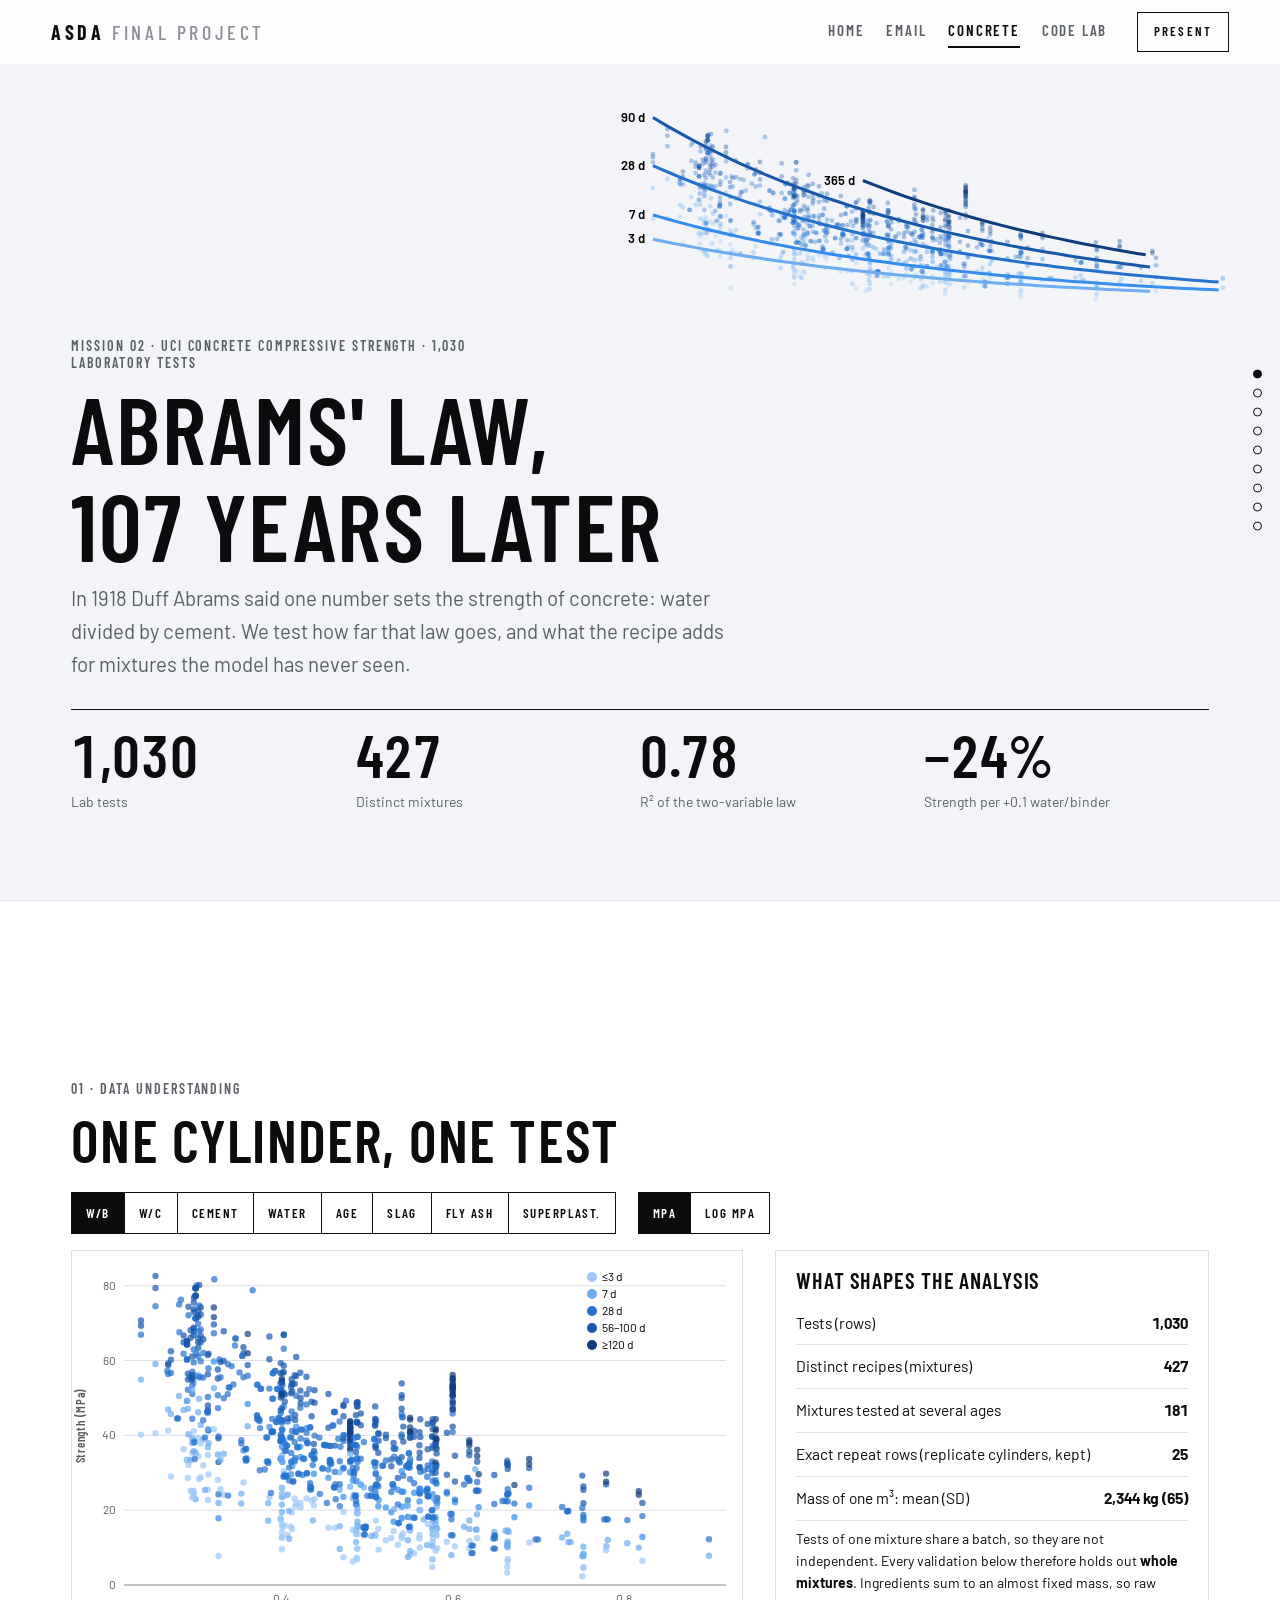
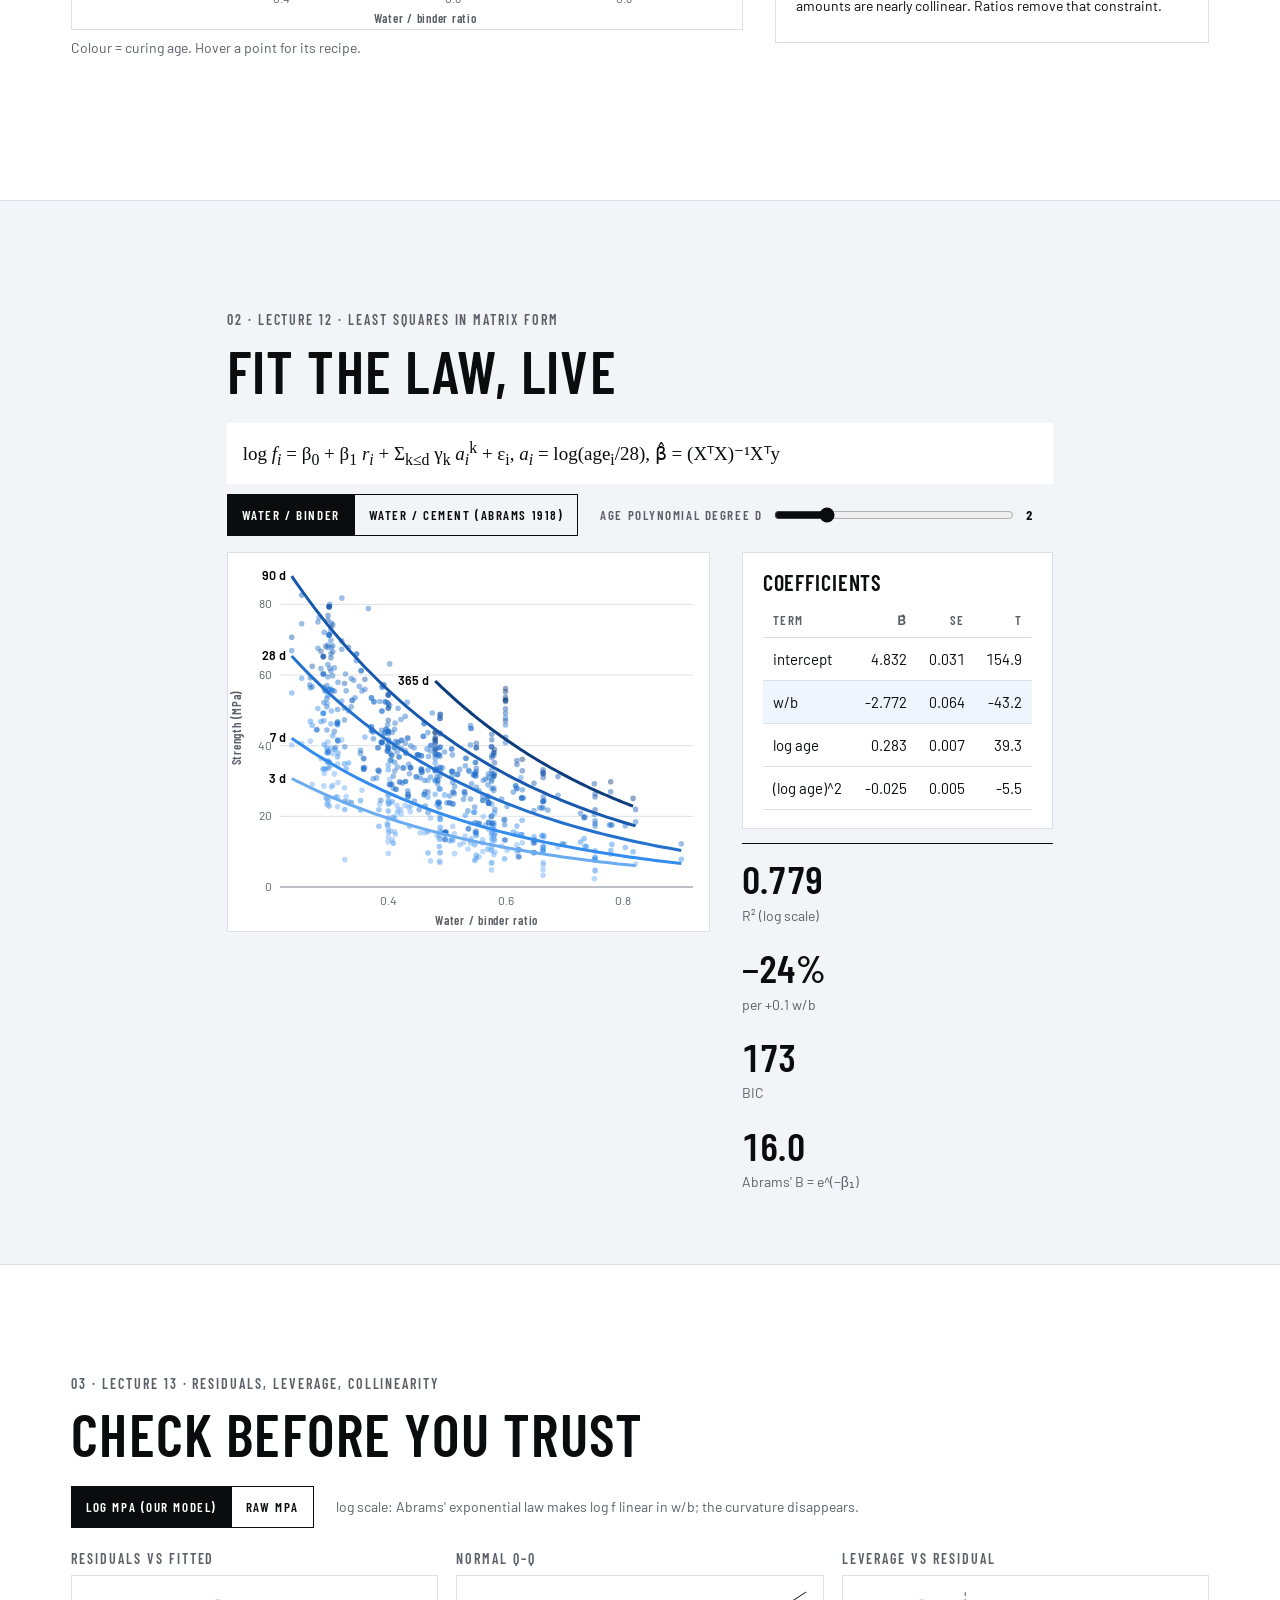
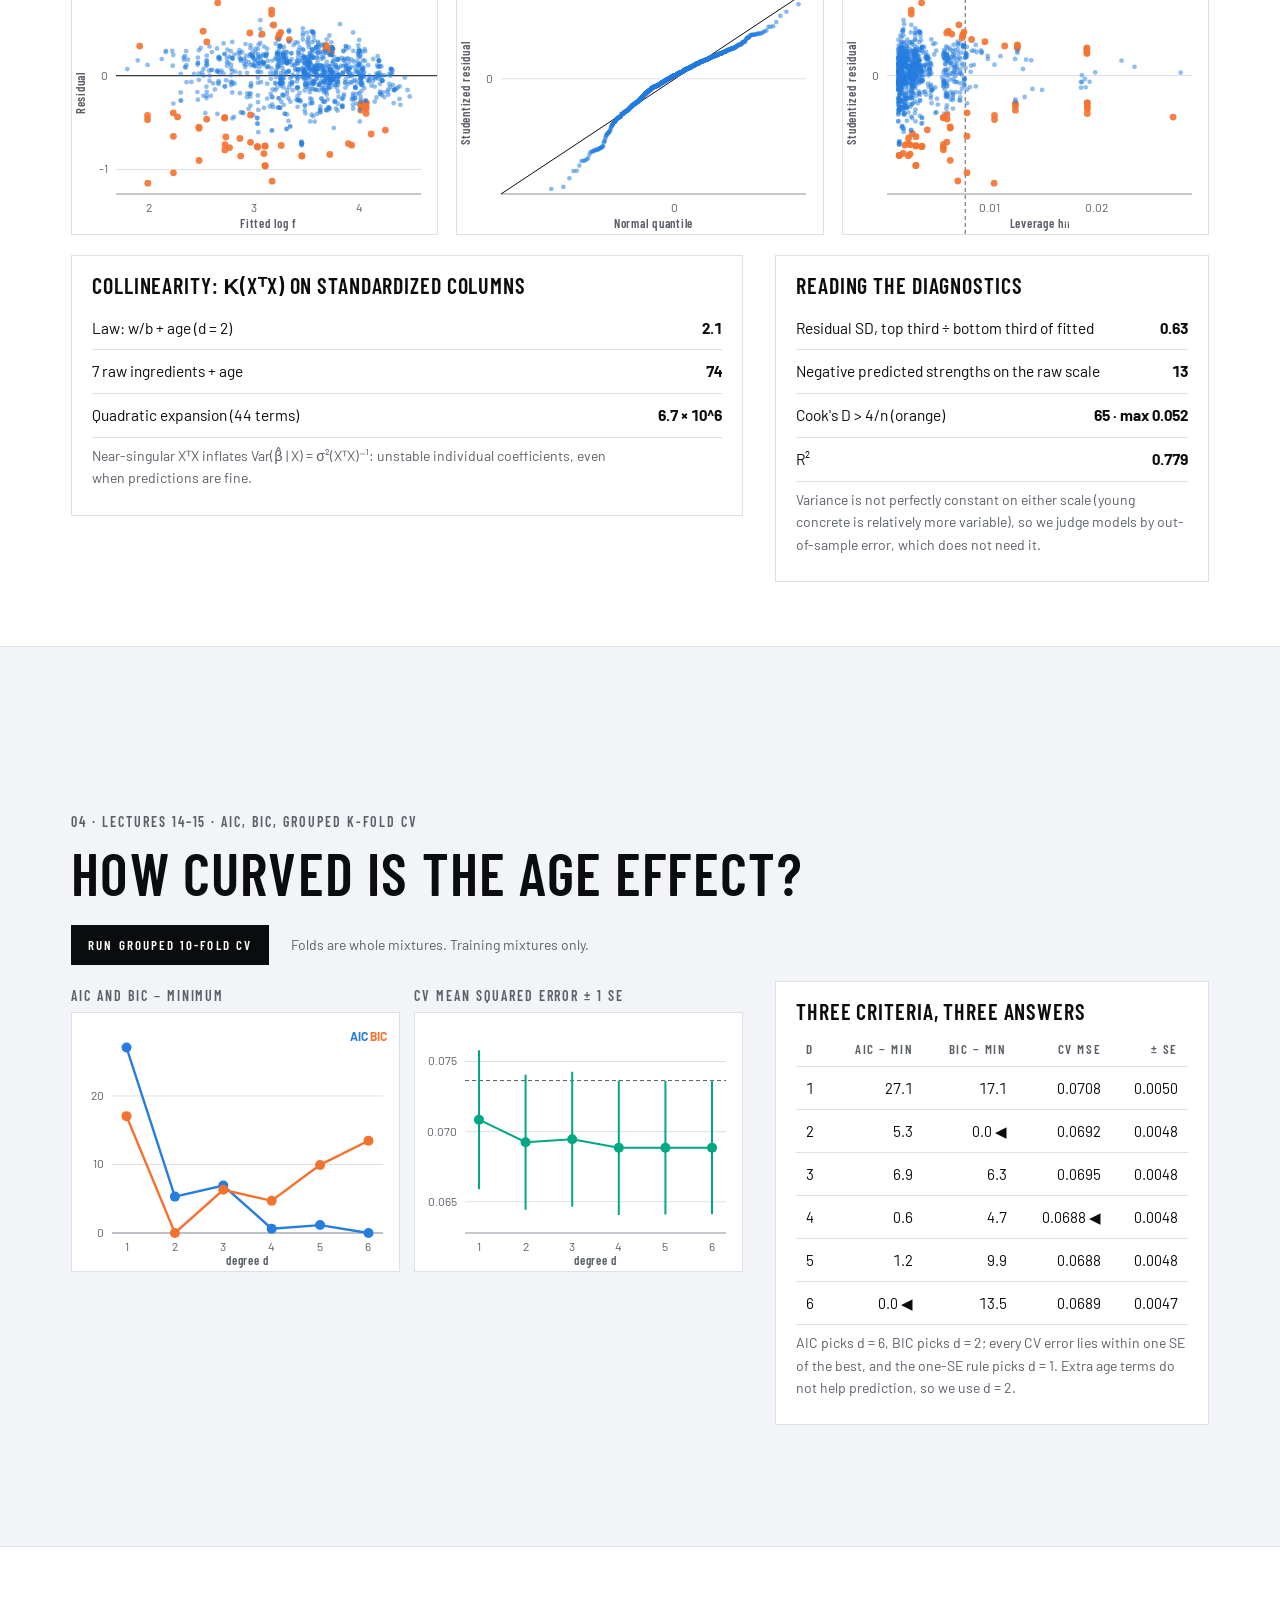
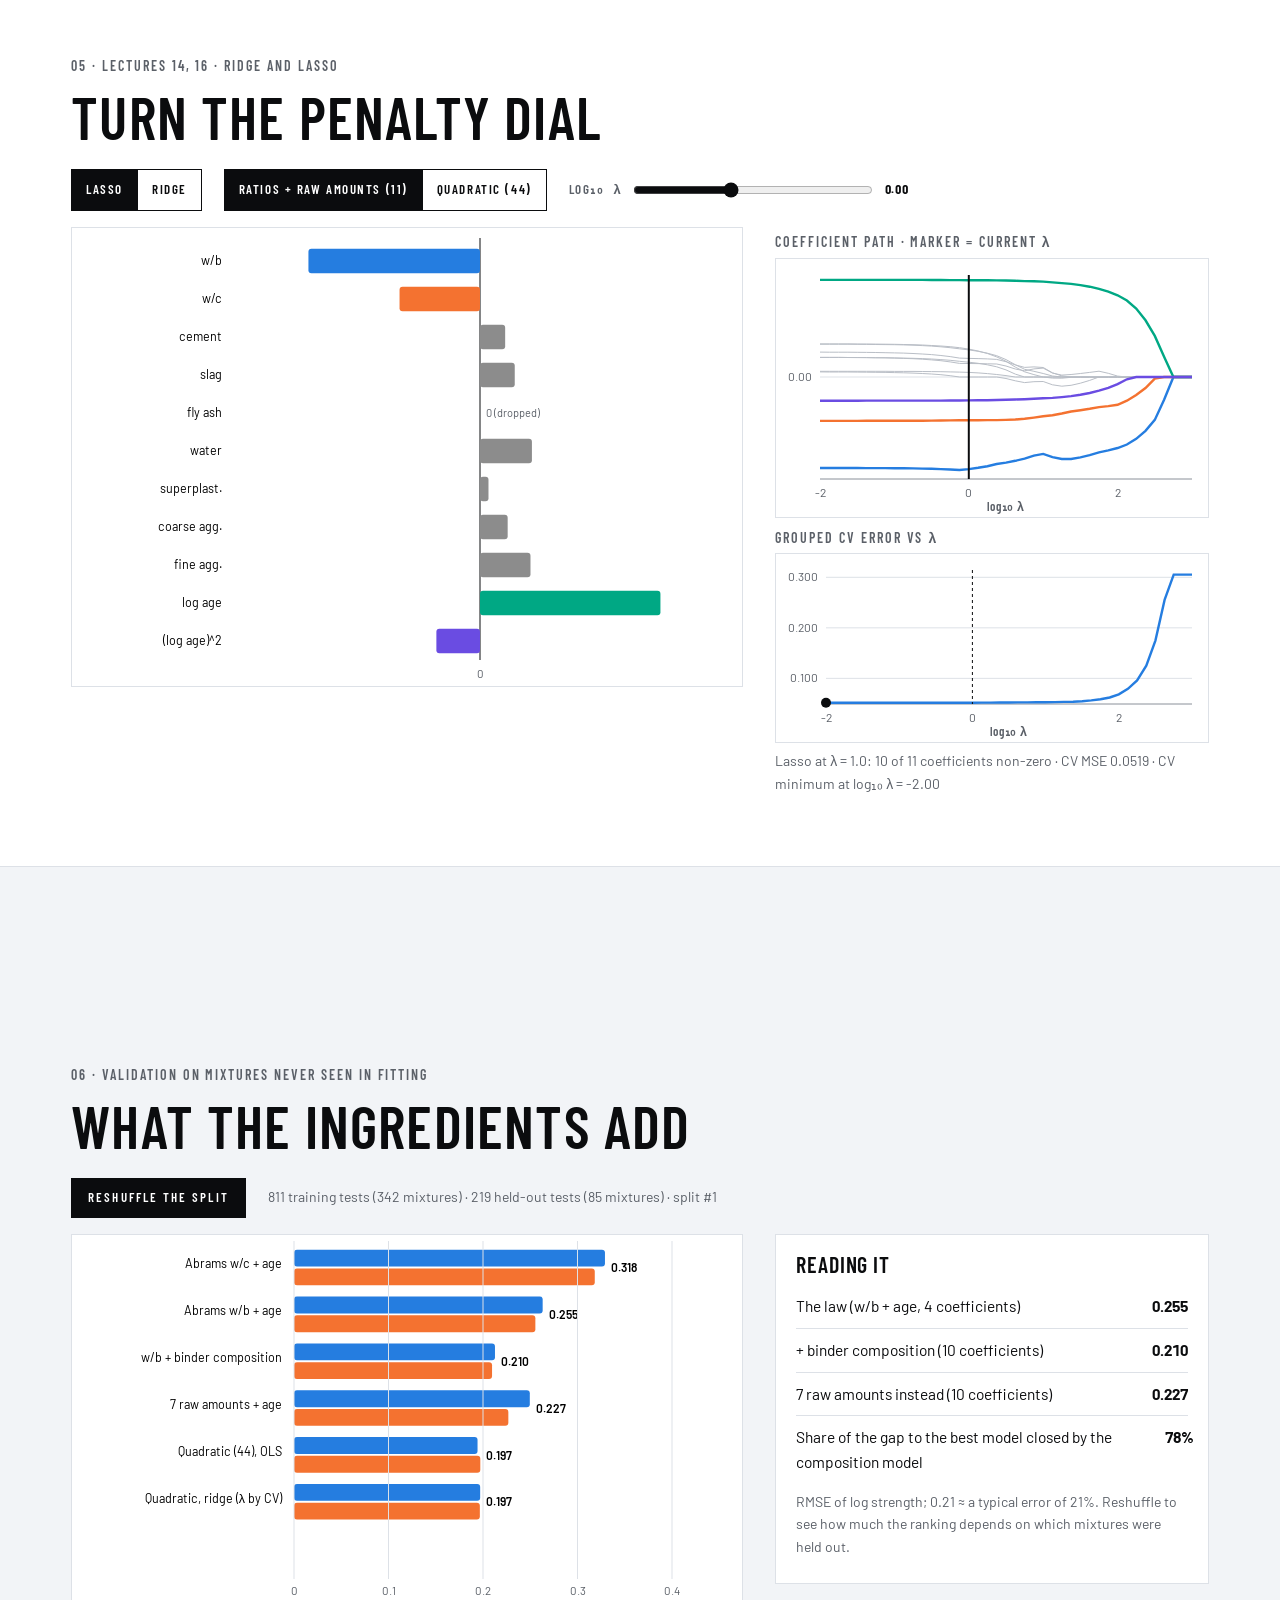
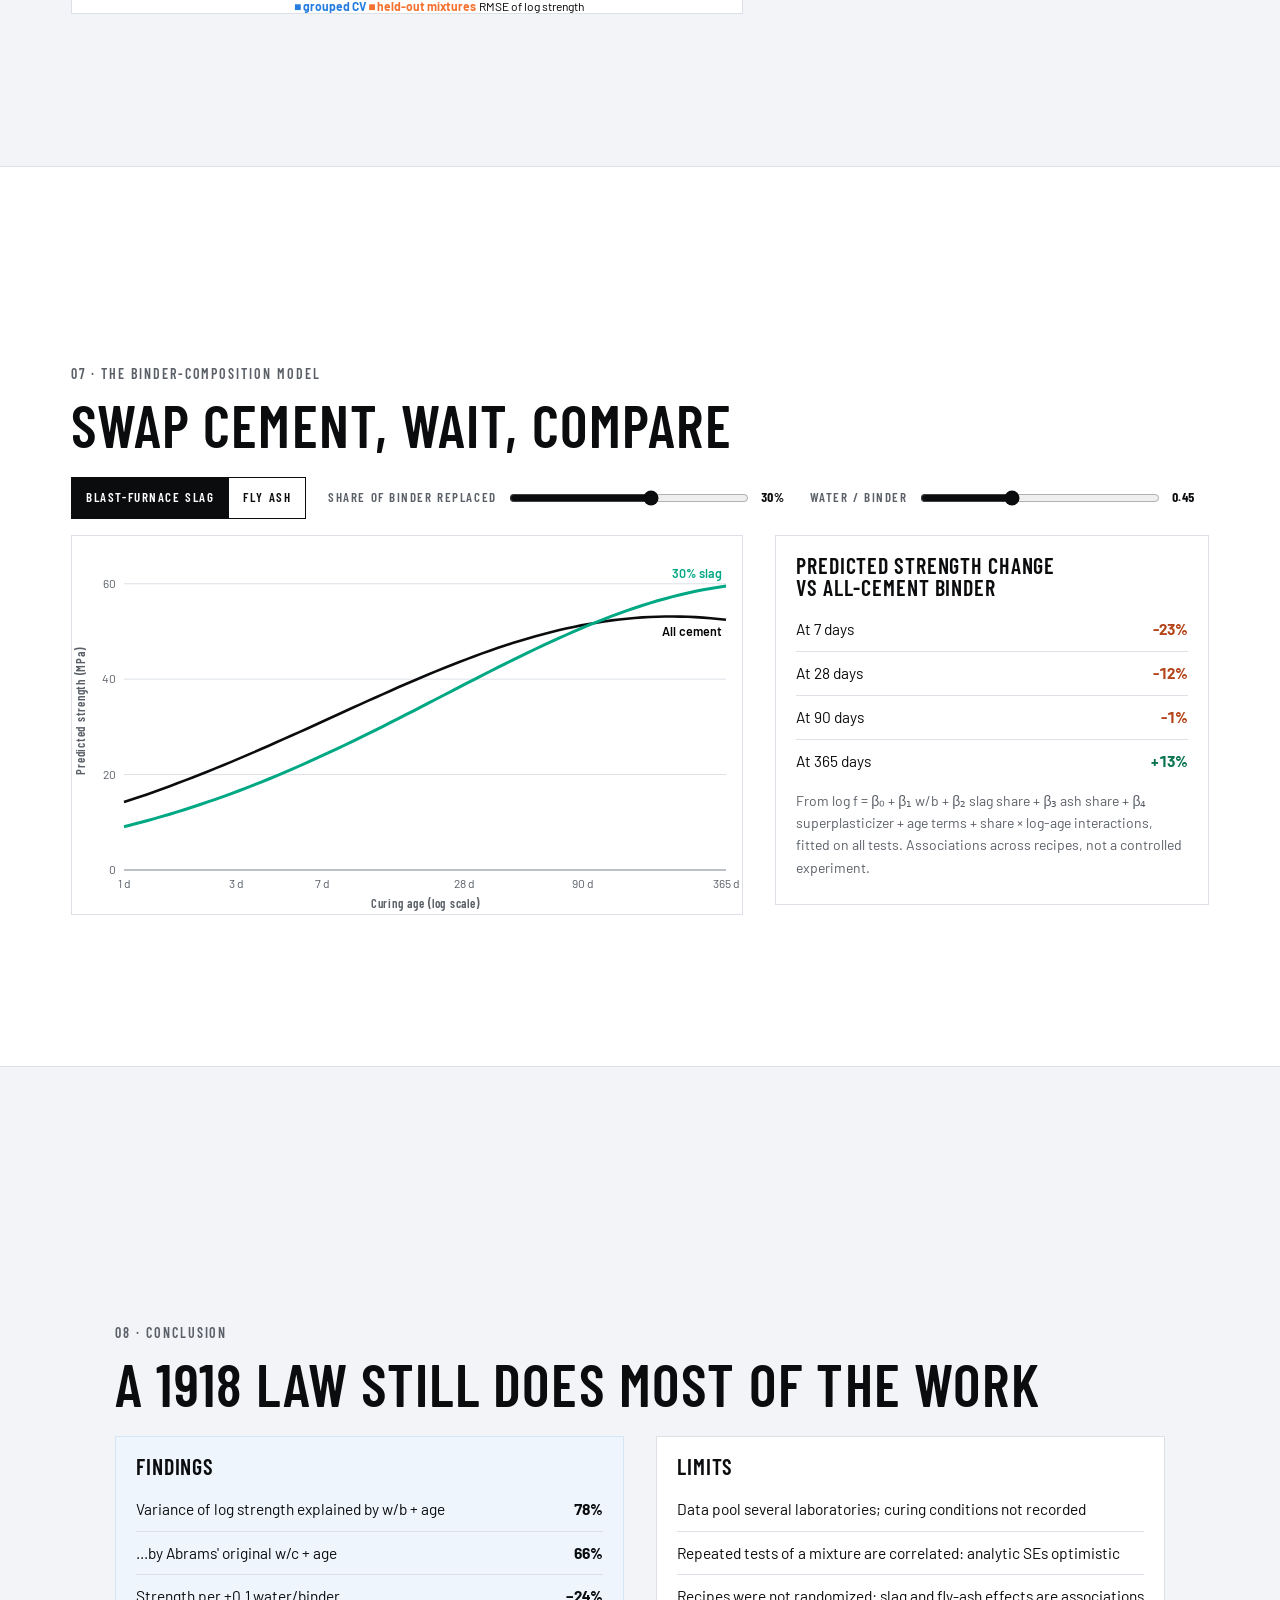
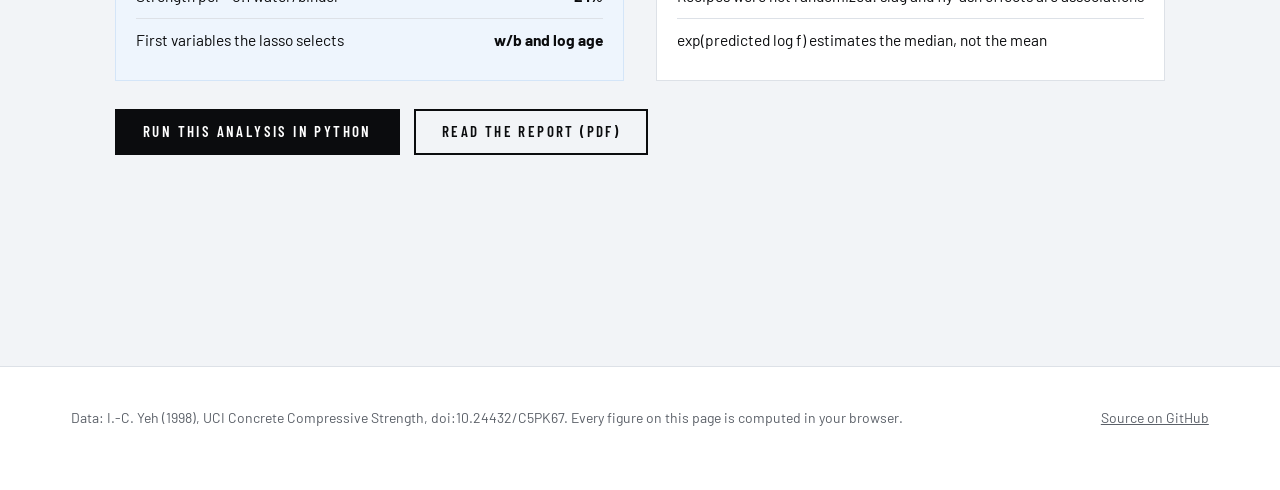
==== concrete.html @ e4a32b52 "ASDA final project: live website, Code Lab, both analyses, report and slides - Mission 01 (Hillstrom" ====
<!DOCTYPE html>
<html lang="en">
<head>
<meta charset="utf-8">
<meta name="viewport" content="width=device-width, initial-scale=1">
<title>Mission 02 · Concrete strength</title>
<link rel="icon" href="data:image/svg+xml,%3Csvg xmlns='http://www.w3.org/2000/svg' viewBox='0 0 32 32'%3E%3Crect width='32' height='32' fill='%230b0c0e'/%3E%3Ccircle cx='10' cy='16' r='3' fill='%238c8c8c'/%3E%3Ccircle cx='16' cy='16' r='3' fill='%23257de0'/%3E%3Ccircle cx='22' cy='16' r='3' fill='%23f47230'/%3E%3C/svg%3E">
<link rel="preconnect" href="https://fonts.googleapis.com"><link rel="preconnect" href="https://fonts.gstatic.com" crossorigin>
<link href="https://fonts.googleapis.com/css2?family=Barlow:wght@400;500;600&family=Barlow+Condensed:wght@500;600;700&display=swap" rel="stylesheet">
<link rel="stylesheet" href="assets/css/site.css">
</head>
<body>
<nav class="nav" aria-label="Main">
  <a class="brand" href="index.html">ASDA <span>Final Project</span></a>
  <div class="links"><a href="index.html">Home</a><a href="email.html">Email</a><a href="concrete.html" aria-current="page">Concrete</a><a href="lab.html">Code Lab</a></div>
  <button class="btn sm present-btn" type="button">Present</button>
</nav>

<section class="hero" id="intro" data-title="Mission 02">
  <svg class="bg" id="heroCurves" aria-hidden="true"></svg>
  <div class="scrim"></div>
  <div class="wrap">
    <p class="label">Mission 02 · UCI Concrete Compressive Strength · 1,030 laboratory tests</p>
    <h1>Abrams' law,<br>107 years later</h1>
    <p class="lead">In 1918 Duff Abrams said one number sets the strength of concrete: water divided by cement. We test how far that law goes, and what the recipe adds for mixtures the model has never seen.</p>
    <div class="stats" id="heroStats"></div>
  </div>
</section>

<section class="chapter" id="data" data-title="The data">
  <div class="wrap">
    <header><p class="label">01 · Data understanding</p><h2>One cylinder, one test</h2></header>
    <div class="controls">
      <div class="seg" id="segX" role="group" aria-label="x variable"></div>
      <div class="seg" id="segLogY" role="group" aria-label="y scale"></div>
    </div>
    <div class="grid2">
      <div><div class="fig"><svg id="scatter" aria-label="Strength against a chosen variable"></svg></div><p class="note">Colour = curing age. Hover a point for its recipe.</p></div>
      <div class="panel">
        <h3>What shapes the analysis</h3>
        <div class="kv"><span>Tests (rows)</span><b id="nObs">–</b></div>
        <div class="kv"><span>Distinct recipes (mixtures)</span><b id="nMix">–</b></div>
        <div class="kv"><span>Mixtures tested at several ages</span><b id="nMulti">–</b></div>
        <div class="kv"><span>Exact repeat rows (replicate cylinders, kept)</span><b id="nDup">–</b></div>
        <div class="kv"><span>Mass of one m³: mean (SD)</span><b id="mass">–</b></div>
        <p class="small">Tests of one mixture share a batch, so they are not independent. Every validation below therefore holds out <b>whole mixtures</b>. Ingredients sum to an almost fixed mass, so raw amounts are nearly collinear. Ratios remove that constraint.</p>
      </div>
    </div>
  </div>
</section>

<section class="chapter alt" id="law" data-title="The law">
  <div class="wrap">
    <header><p class="label">02 · Lecture 12 · Least squares in matrix form</p><h2>Fit the law, live</h2></header>
    <div class="formula" id="lawFormula">log <i>f<sub>i</sub></i> = β<sub>0</sub> + β<sub>1</sub> <i>r<sub>i</sub></i> + Σ<sub>k≤d</sub> γ<sub>k</sub> <i>a<sub>i</sub></i><sup>k</sup> + ε<sub>i</sub>,  <i>a<sub>i</sub></i> = log(age<sub>i</sub>/28),   β̂ = (XᵀX)⁻¹Xᵀy</div>
    <div class="controls">
      <div class="seg" id="segRatio" role="group" aria-label="Ratio"></div>
      <label class="range">Age polynomial degree d <input id="deg" type="range" min="1" max="6" value="2"><b id="degLab">2</b></label>
    </div>
    <div class="grid2">
      <div><div class="fig"><svg id="curves" aria-label="Fitted Abrams curves"></svg></div></div>
      <div>
        <div class="panel"><h3>Coefficients</h3><div class="scroll"><table id="coefTab"></table></div></div>
        <div class="stats" id="lawStats" style="margin-top:14px"></div>
      </div>
    </div>
  </div>
</section>

<section class="chapter" id="diag" data-title="Diagnostics">
  <div class="wrap">
    <header><p class="label">03 · Lecture 13 · Residuals, leverage, collinearity</p><h2>Check before you trust</h2></header>
    <div class="controls"><div class="seg" id="segScale" role="group" aria-label="Response scale"></div><span class="note" id="diagNote"></span></div>
    <div class="grid3">
      <div><p class="label">Residuals vs fitted</p><div class="fig short"><svg id="rvf"></svg></div></div>
      <div><p class="label">Normal Q–Q</p><div class="fig short"><svg id="qq"></svg></div></div>
      <div><p class="label">Leverage vs residual</p><div class="fig short"><svg id="lev"></svg></div></div>
    </div>
    <div class="grid2" style="margin-top:20px">
      <div class="panel"><h3>Collinearity: κ(XᵀX) on standardized columns</h3><div id="kappa"></div></div>
      <div class="panel"><h3>Reading the diagnostics</h3><div id="diagKV"></div></div>
    </div>
  </div>
</section>

<section class="chapter alt" id="select" data-title="Model selection">
  <div class="wrap">
    <header><p class="label">04 · Lectures 14–15 · AIC, BIC, grouped K-fold CV</p><h2>How curved is the age effect?</h2></header>
    <div class="controls"><button class="btn sm solid" id="cvRun" type="button">Run grouped 10-fold CV</button><span class="note" id="cvNote">Folds are whole mixtures. Training mixtures only.</span></div>
    <div class="grid2">
      <div class="grid2 even" style="gap:14px">
        <div><p class="label">AIC and BIC − minimum</p><div class="fig short"><svg id="icPlot"></svg></div></div>
        <div><p class="label">CV mean squared error ± 1 SE</p><div class="fig short"><svg id="cvPlot"></svg></div></div>
      </div>
      <div class="panel"><h3>Three criteria, three answers</h3><div class="scroll"><table id="selTab"></table></div><p class="note" id="selNote"></p></div>
    </div>
  </div>
</section>

<section class="chapter" id="reg" data-title="Ridge and lasso">
  <div class="wrap">
    <header><p class="label">05 · Lectures 14, 16 · Ridge and lasso</p><h2>Turn the penalty dial</h2></header>
    <div class="controls">
      <div class="seg" id="segMethod" role="group" aria-label="Method"></div>
      <div class="seg" id="segFeat" role="group" aria-label="Features"></div>
      <label class="range">log₁₀ <span class="nt">λ</span> <input id="lam" type="range" min="-200" max="300" value="0"><b id="lamLab">0</b></label>
    </div>
    <div class="grid2">
      <div><div class="fig tall"><svg id="coefBars" aria-label="Standardized coefficients"></svg></div></div>
      <div>
        <p class="label">Coefficient path · marker = current <span class="nt">λ</span></p><div class="fig short"><svg id="pathPlot"></svg></div>
        <p class="label" style="margin-top:12px">Grouped CV error vs <span class="nt">λ</span></p><div class="fig short" style="min-height:190px"><svg id="lamCV"></svg></div>
        <p class="note" id="regNote"></p>
      </div>
    </div>
  </div>
</section>

<section class="chapter alt" id="compare" data-title="Held-out test">
  <div class="wrap">
    <header><p class="label">06 · Validation on mixtures never seen in fitting</p><h2>What the ingredients add</h2></header>
    <div class="controls"><button class="btn sm solid" id="reshuffle" type="button">Reshuffle the split</button><span class="note" id="splitNote"></span></div>
    <div class="grid2">
      <div><div class="fig"><svg id="cmpPlot" aria-label="Model comparison"></svg></div></div>
      <div class="panel"><h3>Reading it</h3><div id="cmpKV"></div><p class="note">RMSE of log strength; 0.21 ≈ a typical error of 21%. Reshuffle to see how much the ranking depends on which mixtures were held out.</p></div>
    </div>
  </div>
</section>

<section class="chapter" id="binder" data-title="Replace the cement">
  <div class="wrap">
    <header><p class="label">07 · The binder-composition model</p><h2>Swap cement, wait, compare</h2></header>
    <div class="controls">
      <div class="seg" id="segSCM" role="group" aria-label="Replacement"></div>
      <label class="range">Share of binder replaced <input id="share" type="range" min="0" max="50" value="30"><b id="shareLab">30%</b></label>
      <label class="range">Water / binder <input id="wbIn" type="range" min="30" max="70" value="45"><b id="wbLab">0.45</b></label>
    </div>
    <div class="grid2">
      <div><div class="fig"><svg id="gain" aria-label="Strength over time"></svg></div></div>
      <div class="panel"><h3>Predicted strength change vs all-cement binder</h3><div id="gainKV"></div><p class="note">From log f = β₀ + β₁ w/b + β₂ slag share + β₃ ash share + β₄ superplasticizer + age terms + share × log-age interactions, fitted on all tests. Associations across recipes, not a controlled experiment.</p></div>
    </div>
  </div>
</section>

<section class="chapter alt" id="end" data-title="Conclusion">
  <div class="wrap">
    <header><p class="label">08 · Conclusion</p><h2>A 1918 law still does most of the work</h2></header>
    <div class="grid2 even">
      <div class="panel" style="background:#eef5fd;border-color:#d4e5f8"><h3>Findings</h3><div id="endKV"></div></div>
      <div class="panel"><h3>Limits</h3>
        <div class="kv"><span>Data pool several laboratories; curing conditions not recorded</span></div>
        <div class="kv"><span>Repeated tests of a mixture are correlated: analytic SEs optimistic</span></div>
        <div class="kv"><span>Recipes were not randomized: slag and fly-ash effects are associations</span></div>
        <div class="kv"><span>exp(predicted log f) estimates the median, not the mean</span></div>
      </div>
    </div>
    <div class="cta" style="display:flex;flex-wrap:wrap;gap:14px;margin-top:28px"><a class="btn solid" href="lab.html#concrete">Run this analysis in Python</a><a class="btn" href="report/report.pdf">Read the report (PDF)</a></div>
  </div>
</section>

<footer class="site"><div class="wrap"><span>Data: I.-C. Yeh (1998), UCI Concrete Compressive Strength, doi:10.24432/C5PK67. Every figure on this page is computed in your browser.</span><a href="https://github.com/sahiljangra12/asda-final-project">Source on GitHub</a></div></footer>
<script src="assets/js/core.js"></script>
<script src="assets/js/concrete.js"></script>
</body>
</html>
---- assets/css/site.css ----
/* VOICE: mission-control briefing in daylight; spare, exact, every figure live.
   IDEA: each dataset is a "mission"; each course concept is a chapter you can fly through.
   PICTURE: full-bleed live visuals (64,000 customers as light points; Abrams curves drawing themselves).
   COLOUR and TYPE: white and pale steel fields, near-black ink; arm colours blue/orange/grey; Barlow Condensed + Barlow.
   LAYOUT: fixed hairline nav, full-viewport chapters (snap in Present mode), content up to 1240px. */
:root {
  --bg: #ffffff; --steel: #f2f4f7; --steel2: #e7eaef; --ink: #0b0c0e; --ink2: #5b6068; --ink3: #8a9099;
  --line: #dde1e7; --men: #257de0; --women: #f47230; --ctrl: #8c8c8c; --aqua: #00a884; --violet: #6a4ce2;
  --head: "Barlow Condensed", "Arial Narrow", Arial, sans-serif;
  --body: "Barlow", "Helvetica Neue", Arial, sans-serif;
  --mono: "JetBrains Mono", ui-monospace, Menlo, Consolas, monospace;
  color-scheme: light;
}
* { box-sizing: border-box; min-width: 0 }
html { scroll-behavior: smooth; scroll-padding-top: 72px }
body { margin: 0; background: var(--bg); color: var(--ink); font: 17px/1.6 var(--body); overflow-x: clip; -webkit-font-smoothing: antialiased }
a { color: inherit }
h1, h2, h3 { font-family: var(--head); font-weight: 600; text-transform: uppercase; letter-spacing: .02em; line-height: 1.02; margin: 0; text-wrap: balance }
h1 { font-size: clamp(44px, 7.4vw, 104px) }
h2 { font-size: clamp(34px, 4.6vw, 60px) }
h3 { font-size: 22px; letter-spacing: .04em }
p { margin: .5em 0; max-width: 68ch }
.label { font: 600 14px/1.2 var(--head); letter-spacing: .14em; text-transform: uppercase; color: var(--ink2) }
.muted { color: var(--ink2) } .small { font-size: 14px } .note { font-size: 14px; color: var(--ink2) }
.wrap { max-width: 1240px; margin: 0 auto; padding: 0 max(4vw, 18px) }
i.v { font-family: "Times New Roman", serif; font-style: italic; font-size: 1.08em }

/* nav */
.nav { position: fixed; inset: 0 0 auto 0; z-index: 50; height: 64px; display: flex; align-items: center; gap: 22px; padding: 0 max(4vw, 18px);
  background: rgba(255, 255, 255, .82); backdrop-filter: saturate(1.4) blur(14px); -webkit-backdrop-filter: saturate(1.4) blur(14px); border-bottom: 1px solid transparent; transition: border-color .3s }
.nav.scrolled { border-bottom-color: var(--line) }
.brand { flex: none; font: 700 20px/1 var(--head); letter-spacing: .18em; text-transform: uppercase; text-decoration: none; white-space: nowrap }
.brand span { color: var(--ink3); font-weight: 500 }
.nav .links { display: flex; gap: 22px; margin-left: auto; overflow-x: auto; scrollbar-width: none }
.nav .links a { flex: none; font: 600 15px/1 var(--head); letter-spacing: .12em; text-transform: uppercase; text-decoration: none; color: var(--ink2); padding: 8px 0; white-space: nowrap; border-bottom: 2px solid transparent }
.nav .links a:hover, .nav .links a[aria-current=page] { color: var(--ink); border-bottom-color: var(--ink) }
.btn { display: inline-flex; align-items: center; justify-content: center; gap: 10px; min-height: 46px; padding: 0 26px; border: 2px solid var(--ink); background: transparent; color: var(--ink);
  font: 600 15px/1 var(--head); letter-spacing: .16em; text-transform: uppercase; text-decoration: none; cursor: pointer; transition: background .2s, color .2s; white-space: nowrap }
.btn:hover, .btn.solid { background: var(--ink); color: #fff }
.btn.solid:hover { background: transparent; color: var(--ink) }
.btn.sm { min-height: 40px; padding: 0 16px; font-size: 13px; border-width: 1.5px }
.present-btn { margin-left: 8px }
button:focus-visible, a:focus-visible, input:focus-visible, select:focus-visible { outline: 3px solid var(--men); outline-offset: 2px }

/* hero */
.hero { position: relative; min-height: 100svh; display: flex; align-items: flex-end; overflow: hidden; background: var(--steel) }
.hero canvas, .hero svg.bg { position: absolute; inset: 0; width: 100%; height: 100% }
.hero .wrap { position: relative; width: 100%; padding-bottom: clamp(40px, 9vh, 110px) }
.hero p.lead { font-size: clamp(18px, 1.6vw, 21px); color: var(--ink2); max-width: 56ch }
.hero .cta { display: flex; flex-wrap: wrap; gap: 14px; margin-top: 26px }
.scrim { position: absolute; inset: 0; background: linear-gradient(180deg, rgba(242, 244, 247, 0) 30%, rgba(242, 244, 247, .9) 78%, var(--steel)); pointer-events: none }

/* chapters */
.chapter { position: relative; min-height: 100svh; padding: 104px 0 64px; display: flex; flex-direction: column; justify-content: center; border-top: 1px solid var(--line) }
.chapter.alt { background: var(--steel) }
.chapter header { margin-bottom: 22px }
.chapter header .label { margin-bottom: 12px }
.grid2 { display: grid; grid-template-columns: minmax(0, 1.55fr) minmax(0, 1fr); gap: 32px; align-items: start }
.grid2.even { grid-template-columns: repeat(2, minmax(0, 1fr)) }
.grid3 { display: grid; grid-template-columns: repeat(3, minmax(0, 1fr)); gap: 18px }
.fig { position: relative; min-height: 380px; background: var(--bg); border: 1px solid var(--line) }
.alt .fig { background: #fff }
.fig.short { min-height: 260px } .fig.tall { min-height: 460px }
.fig > svg, .fig > canvas { position: absolute; inset: 0; width: 100%; height: 100% }
.panel { background: var(--bg); border: 1px solid var(--line); padding: 18px 20px }
.alt .panel { background: #fff }
.panel h3 { margin-bottom: 10px }

/* stats */
.stats { display: grid; grid-template-columns: repeat(auto-fit, minmax(170px, 1fr)); gap: 0; border-top: 1px solid var(--ink); margin-top: 28px }
.stat { padding: 16px 18px 6px 0 }
.stat b { display: block; font: 600 clamp(40px, 4.6vw, 64px)/1 var(--head); letter-spacing: .01em; font-variant-numeric: tabular-nums }
.stat span { display: block; font-size: 14px; color: var(--ink2); margin-top: 6px }
.stat .dot, .dot { display: inline-block; width: 10px; height: 10px; border-radius: 50%; margin-right: 7px; vertical-align: 1px }

/* controls */
.controls { display: flex; flex-wrap: wrap; gap: 10px 22px; align-items: center; margin: 4px 0 16px }
.seg { display: inline-flex; flex-wrap: wrap; border: 1.5px solid var(--ink) }
.seg button { font: 600 13px/1 var(--head); letter-spacing: .12em; text-transform: uppercase; border: 0; border-right: 1.5px solid var(--ink); background: transparent; color: var(--ink); padding: 0 14px; min-height: 40px; cursor: pointer }
.seg button:last-child { border-right: 0 }
.seg button[aria-pressed=true] { background: var(--ink); color: #fff }
.range { display: flex; align-items: center; gap: 10px; font: 600 13px/1 var(--head); letter-spacing: .12em; text-transform: uppercase; color: var(--ink2) }
.range input { width: min(240px, 52vw); accent-color: var(--ink) }
.range b { color: var(--ink); min-width: 4.5ch; font-variant-numeric: tabular-nums; letter-spacing: .04em }

/* readouts and tables */
.kv { display: flex; justify-content: space-between; gap: 14px; padding: 9px 0; border-bottom: 1px solid var(--line); font-size: 15.5px }
.kv:last-child { border-bottom: 0 } .kv b { font-variant-numeric: tabular-nums; white-space: nowrap }
.big { font: 600 clamp(38px, 4vw, 56px)/1 var(--head); font-variant-numeric: tabular-nums }
table { border-collapse: collapse; width: 100%; font-size: 15px; font-variant-numeric: tabular-nums }
th, td { padding: 9px 10px; border-bottom: 1px solid var(--line); text-align: right; white-space: nowrap }
th:first-child, td:first-child { text-align: left; white-space: normal }
th { font: 600 13px/1.2 var(--head); letter-spacing: .12em; text-transform: uppercase; color: var(--ink2) }
tr.hl td { background: #eef5fd }
.scroll { overflow-x: auto }
.formula { font-family: "Times New Roman", serif; font-size: 19px; padding: 12px 16px; background: var(--steel); border-left: 0; margin: 10px 0; overflow-x: auto; white-space: nowrap }
.alt .formula { background: #fff }
.tag { display: inline-block; font: 600 12px/1 var(--head); letter-spacing: .14em; text-transform: uppercase; padding: 6px 9px; border: 1px solid var(--line); color: var(--ink2); margin: 0 6px 6px 0 }
.pill-ok { color: #08734f } .pill-no { color: #b4441a }

/* axes */
.axis text { fill: var(--ink2); font: 12px var(--body) }
.axis line { stroke: var(--line) } .axis .zero { stroke: var(--ink3) }
.axis-title { fill: var(--ink2); font: 600 12.5px var(--head); letter-spacing: .06em }
.nt { text-transform: none; letter-spacing: .02em }

/* tooltip */
.tip { position: fixed; z-index: 90; pointer-events: none; background: var(--ink); color: #fff; font-size: 13.5px; line-height: 1.45; padding: 8px 11px; opacity: 0; transition: opacity .12s; max-width: 300px }

/* mission cards on home */
.mission { position: relative; min-height: 92svh; display: flex; align-items: flex-end; overflow: hidden; border-top: 1px solid var(--line) }
.mission .wrap { position: relative; width: 100%; padding-bottom: 72px }
.mission .wrap > * { max-width: min(560px, 100%) }
.mission .bgfig { position: absolute; inset: 0 }
.concepts { display: flex; flex-wrap: wrap; gap: 0; margin-top: 16px }

/* chapter nav dots */
.dots { position: fixed; right: 18px; top: 50%; transform: translateY(-50%); z-index: 40; display: flex; flex-direction: column; gap: 10px }
.dots a { width: 9px; height: 9px; border: 1.5px solid var(--ink); border-radius: 50%; display: block }
.dots a.on { background: var(--ink) }

/* present mode */
html.present { scroll-snap-type: y mandatory }
html.present .chapter, html.present .hero { scroll-snap-align: start; min-height: 100vh }
.present-hint { position: fixed; left: 50%; bottom: 16px; transform: translateX(-50%); z-index: 60; background: var(--ink); color: #fff; font: 600 12px/1 var(--head); letter-spacing: .14em; text-transform: uppercase; padding: 10px 14px; opacity: 0; transition: opacity .3s; pointer-events: none }
html.present .present-hint.show { opacity: .9 }

/* code lab */
.cell { border: 1px solid var(--line); background: #fff; margin: 0 0 26px }
.cell .bar { display: flex; flex-wrap: wrap; align-items: center; gap: 12px; padding: 12px 16px; border-bottom: 1px solid var(--line); background: var(--steel) }
.cell .bar h3 { font-size: 19px; margin-right: auto }
.cell .explain { padding: 12px 16px 4px; color: var(--ink2); font-size: 15.5px }
.cell .CodeMirror, .cell textarea.code { height: auto; min-height: 60px; font: 14px/1.55 var(--mono); border-top: 1px solid var(--line); border-bottom: 1px solid var(--line) }
.cell textarea.code { width: 100%; border: 0; padding: 12px 16px; resize: vertical; background: #fbfcfd }
.cell .out { padding: 12px 16px; font: 13.5px/1.5 var(--mono); white-space: pre-wrap; overflow-x: auto; min-height: 20px; color: var(--ink) }
.cell .out:empty::before { content: "Output appears here."; color: var(--ink3); font-family: var(--body) }
.cell .out img { display: block; max-width: 100%; margin: 10px 0; background: #fff }
.cell .out .err { color: #b4441a }
.status { font: 600 13px/1.2 var(--head); letter-spacing: .12em; text-transform: uppercase }
.bootbar { height: 3px; background: var(--steel2); margin-top: 10px }
.bootbar i { display: block; height: 100%; width: 0; background: var(--ink); transition: width .3s }

footer.site { border-top: 1px solid var(--line); padding: 40px 0 60px; font-size: 14px; color: var(--ink2) }
footer.site .wrap { display: flex; flex-wrap: wrap; gap: 14px 28px; justify-content: space-between }

@media (max-width: 900px) { .grid2, .grid2.even { grid-template-columns: 1fr } .grid3 { grid-template-columns: 1fr } .dots { display: none } }
@media (max-width: 600px) {
  body { font-size: 16px }
  .nav { gap: 12px } .brand { font-size: 16px; letter-spacing: .12em } .brand span { display: none } .nav .links { gap: 14px } .present-btn { display: none }
  .fig { min-height: 300px } .chapter { padding-top: 88px }
  table { font-size: 13.5px } th, td { padding: 8px 6px }
}
@media (prefers-reduced-motion: reduce) { * { transition: none !important; scroll-behavior: auto !important } }
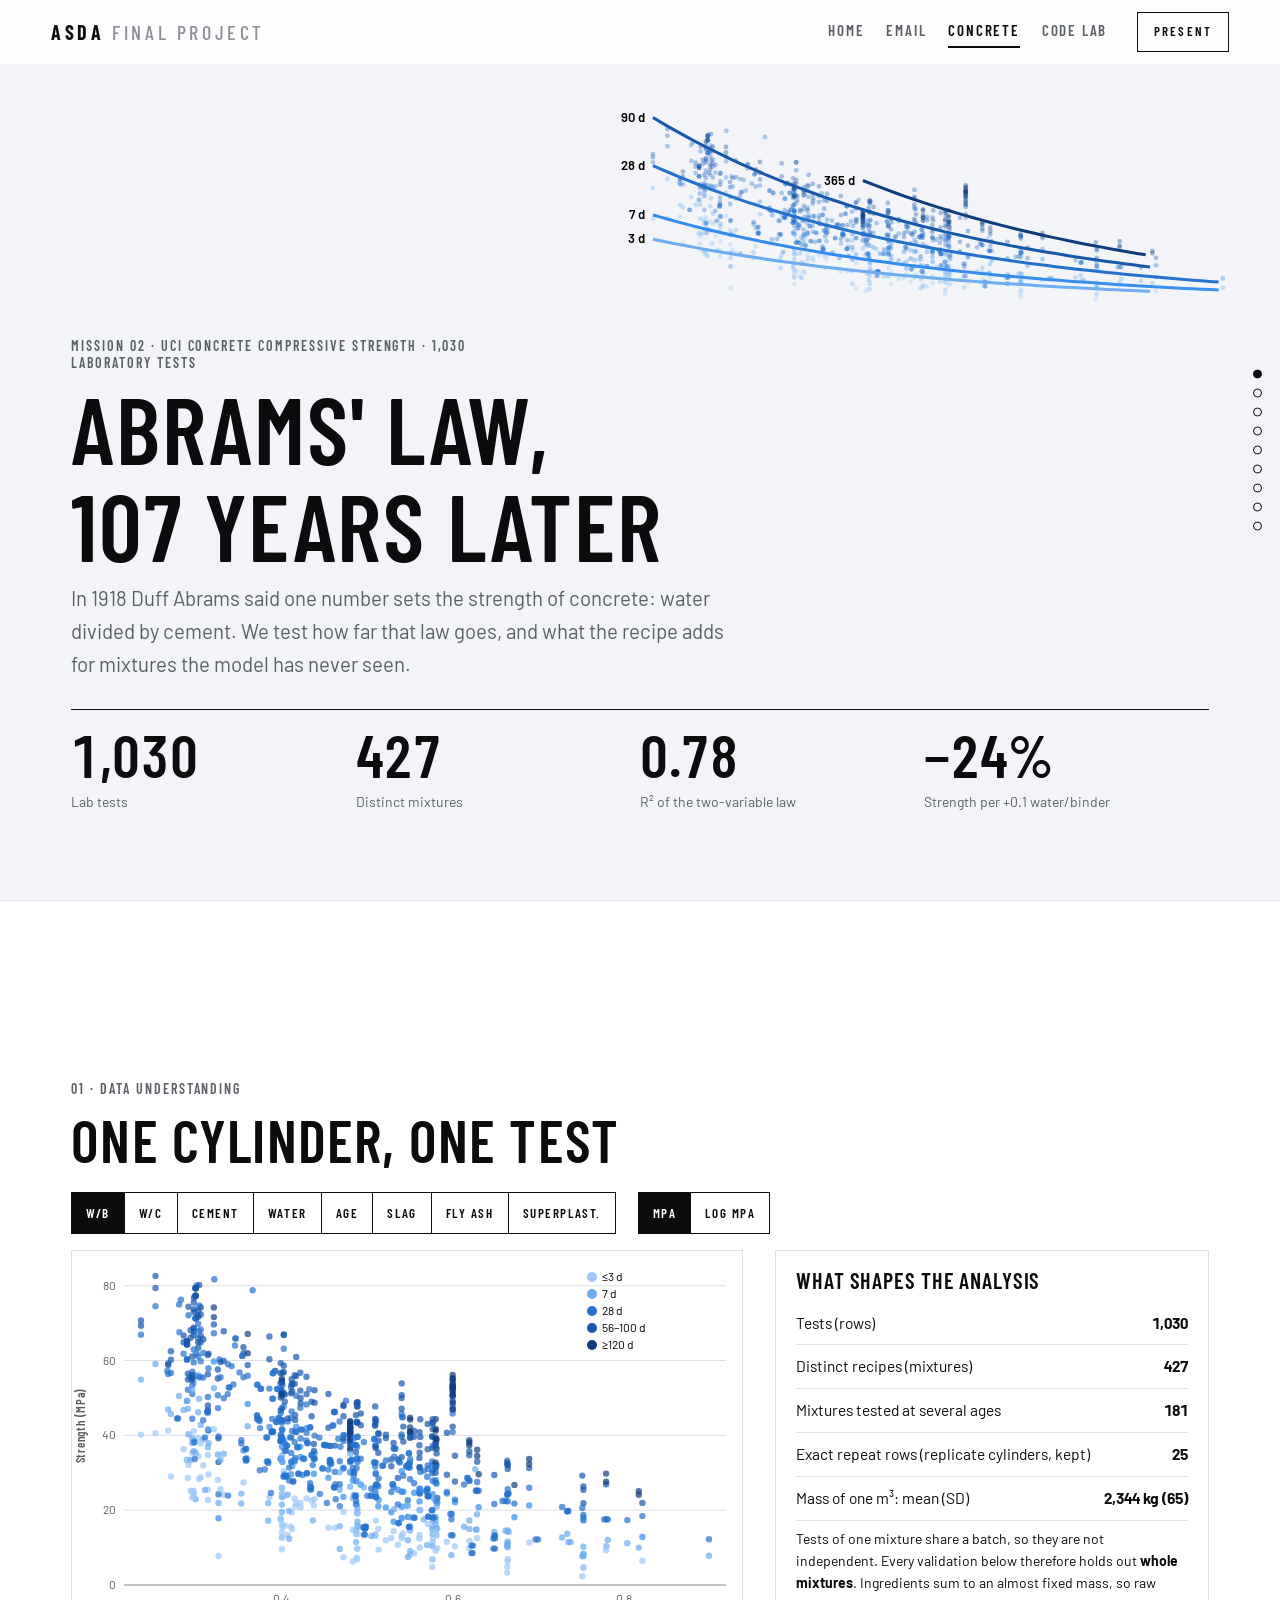
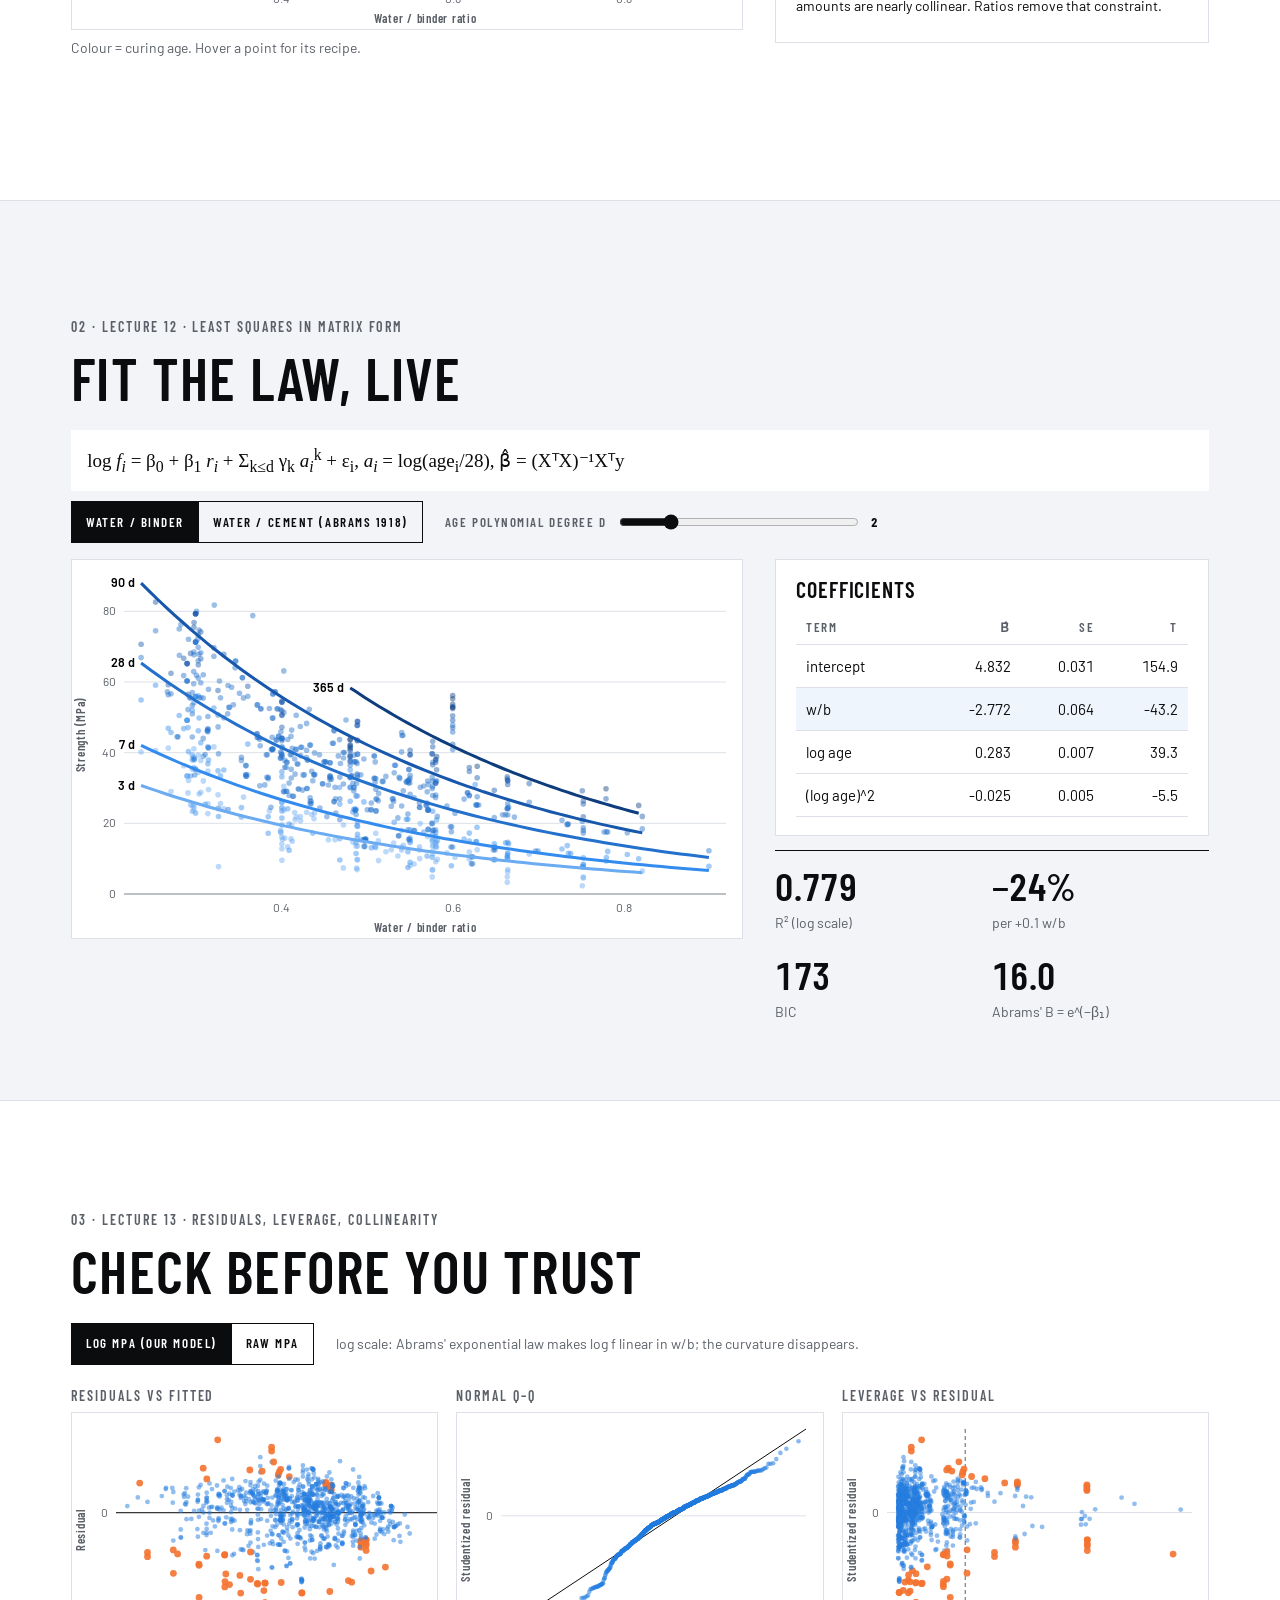
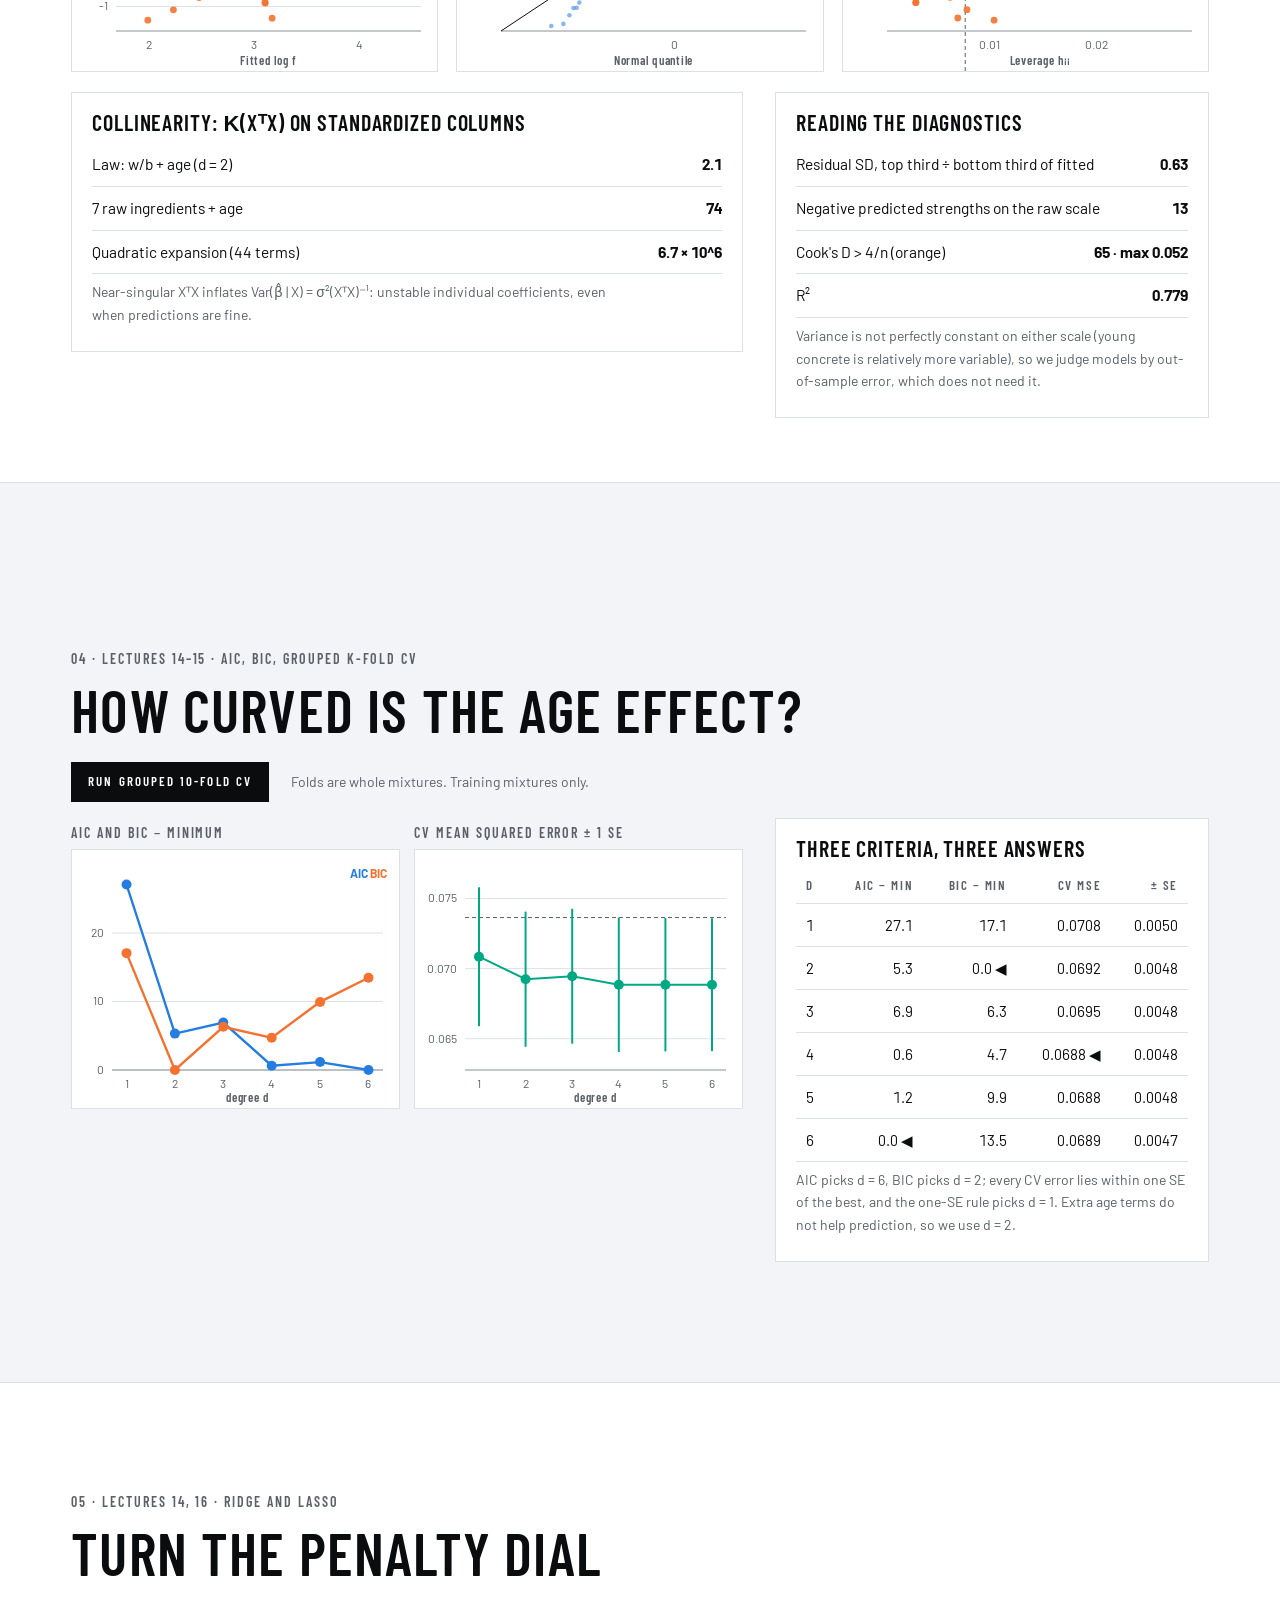
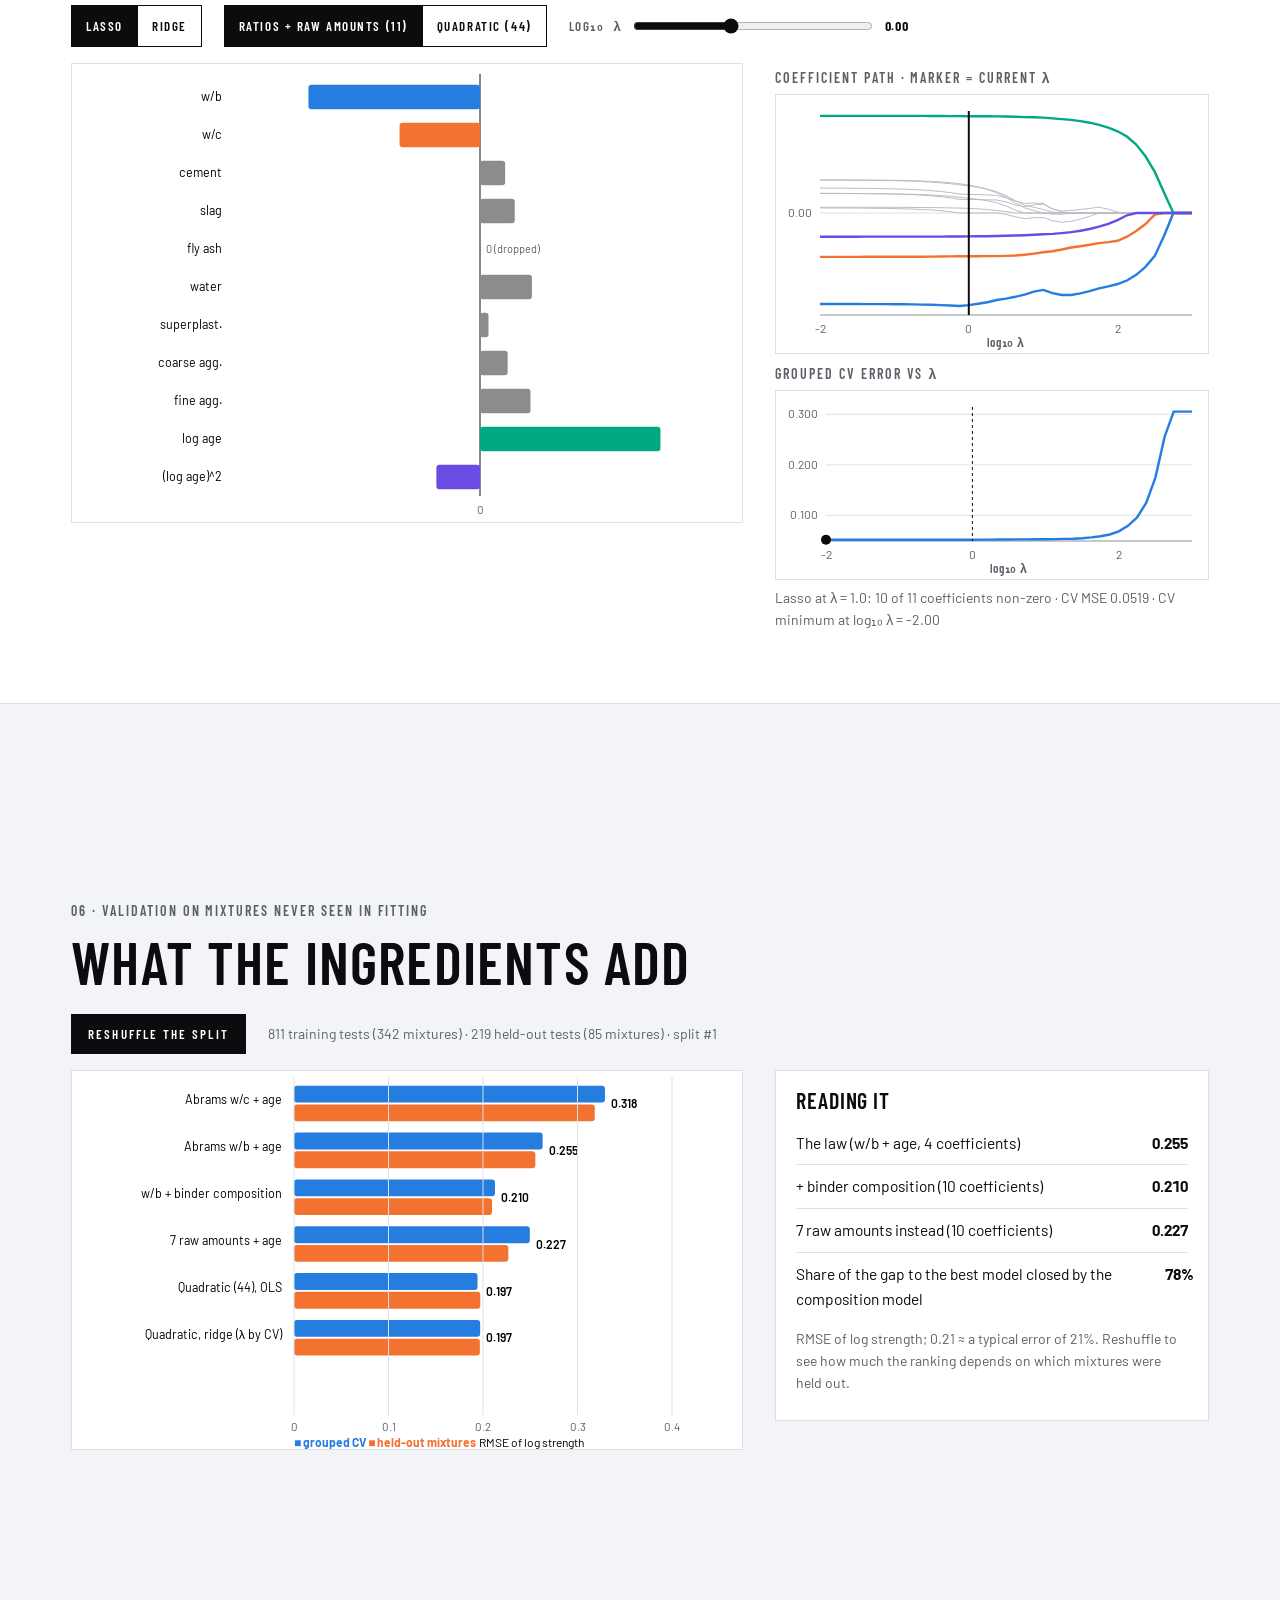
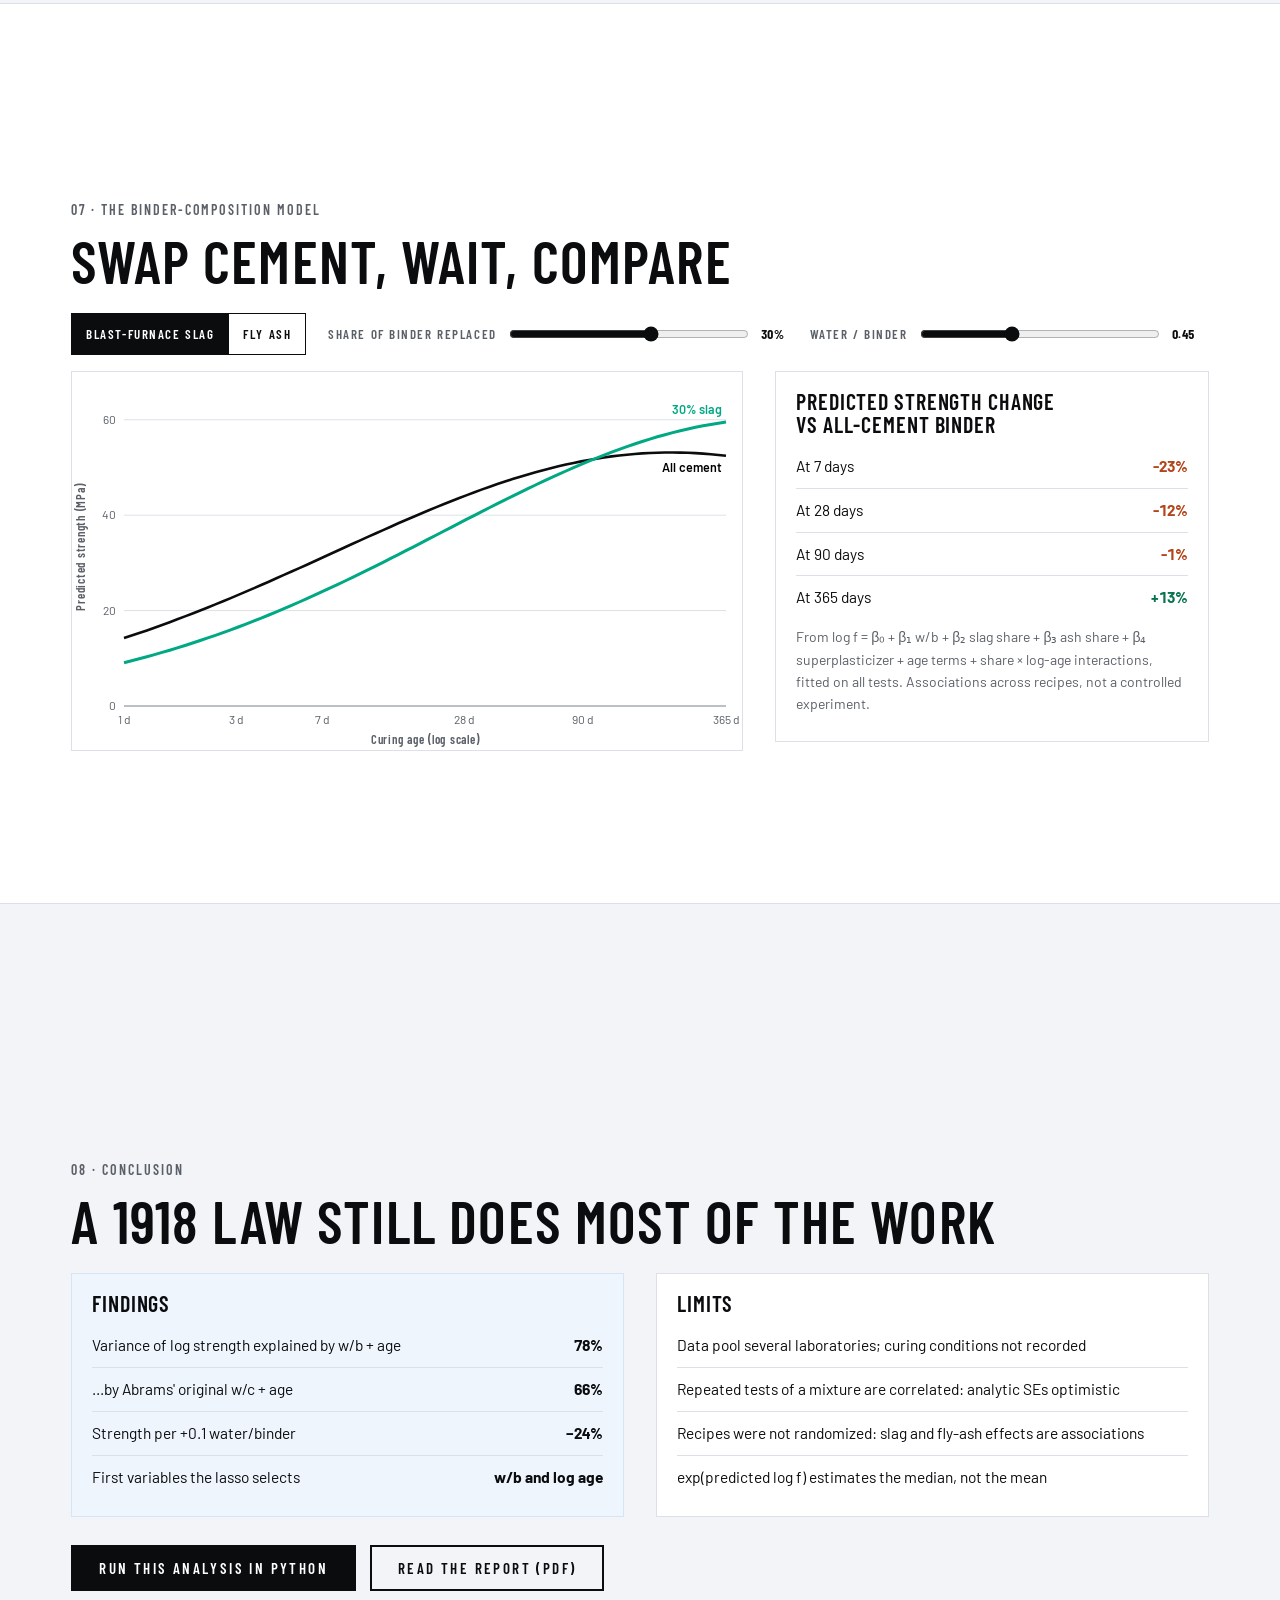
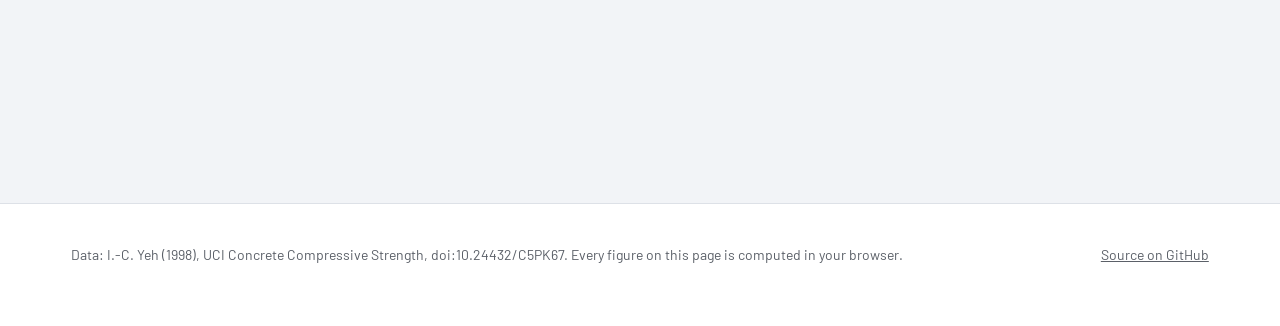
==== commit 16a9663d: "Add the Ask box with an 'Ask Claude' link (opens claude.ai with the question and page context)" ====
--- a/concrete.html
+++ b/concrete.html
@@ -161,5 +161,6 @@
 <footer class="site"><div class="wrap"><span>Data: I.-C. Yeh (1998), UCI Concrete Compressive Strength, doi:10.24432/C5PK67. Every figure on this page is computed in your browser.</span><a href="https://github.com/sahiljangra12/asda-final-project">Source on GitHub</a></div></footer>
 <script src="assets/js/core.js"></script>
 <script src="assets/js/concrete.js"></script>
+<script defer src="https://sahiljangra12.github.io/ask/ask.js" data-site="ASDA Final Project"></script>
 </body>
 </html>
--- a/assets/css/site.css
+++ b/assets/css/site.css
@@ -22,7 +22,7 @@
 p { margin: .5em 0; max-width: 68ch }
 .label { font: 600 14px/1.2 var(--head); letter-spacing: .14em; text-transform: uppercase; color: var(--ink2) }
 .muted { color: var(--ink2) } .small { font-size: 14px } .note { font-size: 14px; color: var(--ink2) }
-.wrap { max-width: 1240px; margin: 0 auto; padding: 0 max(4vw, 18px) }
+.wrap { width: 100%; max-width: 1240px; margin: 0 auto; padding: 0 max(4vw, 18px) }
 i.v { font-family: "Times New Roman", serif; font-style: italic; font-size: 1.08em }
 
 /* nav */
@@ -75,7 +75,7 @@
 
 /* controls */
 .controls { display: flex; flex-wrap: wrap; gap: 10px 22px; align-items: center; margin: 4px 0 16px }
-.seg { display: inline-flex; flex-wrap: wrap; border: 1.5px solid var(--ink) }
+.seg { display: inline-flex; flex-wrap: wrap; border: 1.5px solid var(--ink); max-width: 100% }
 .seg button { font: 600 13px/1 var(--head); letter-spacing: .12em; text-transform: uppercase; border: 0; border-right: 1.5px solid var(--ink); background: transparent; color: var(--ink); padding: 0 14px; min-height: 40px; cursor: pointer }
 .seg button:last-child { border-right: 0 }
 .seg button[aria-pressed=true] { background: var(--ink); color: #fff }
@@ -149,5 +149,7 @@
   .nav { gap: 12px } .brand { font-size: 16px; letter-spacing: .12em } .brand span { display: none } .nav .links { gap: 14px } .present-btn { display: none }
   .fig { min-height: 300px } .chapter { padding-top: 88px }
   table { font-size: 13.5px } th, td { padding: 8px 6px }
+  .seg button { padding: 0 10px; font-size: 12px; letter-spacing: .08em }
+  .range input { width: 44vw }
 }
 @media (prefers-reduced-motion: reduce) { * { transition: none !important; scroll-behavior: auto !important } }
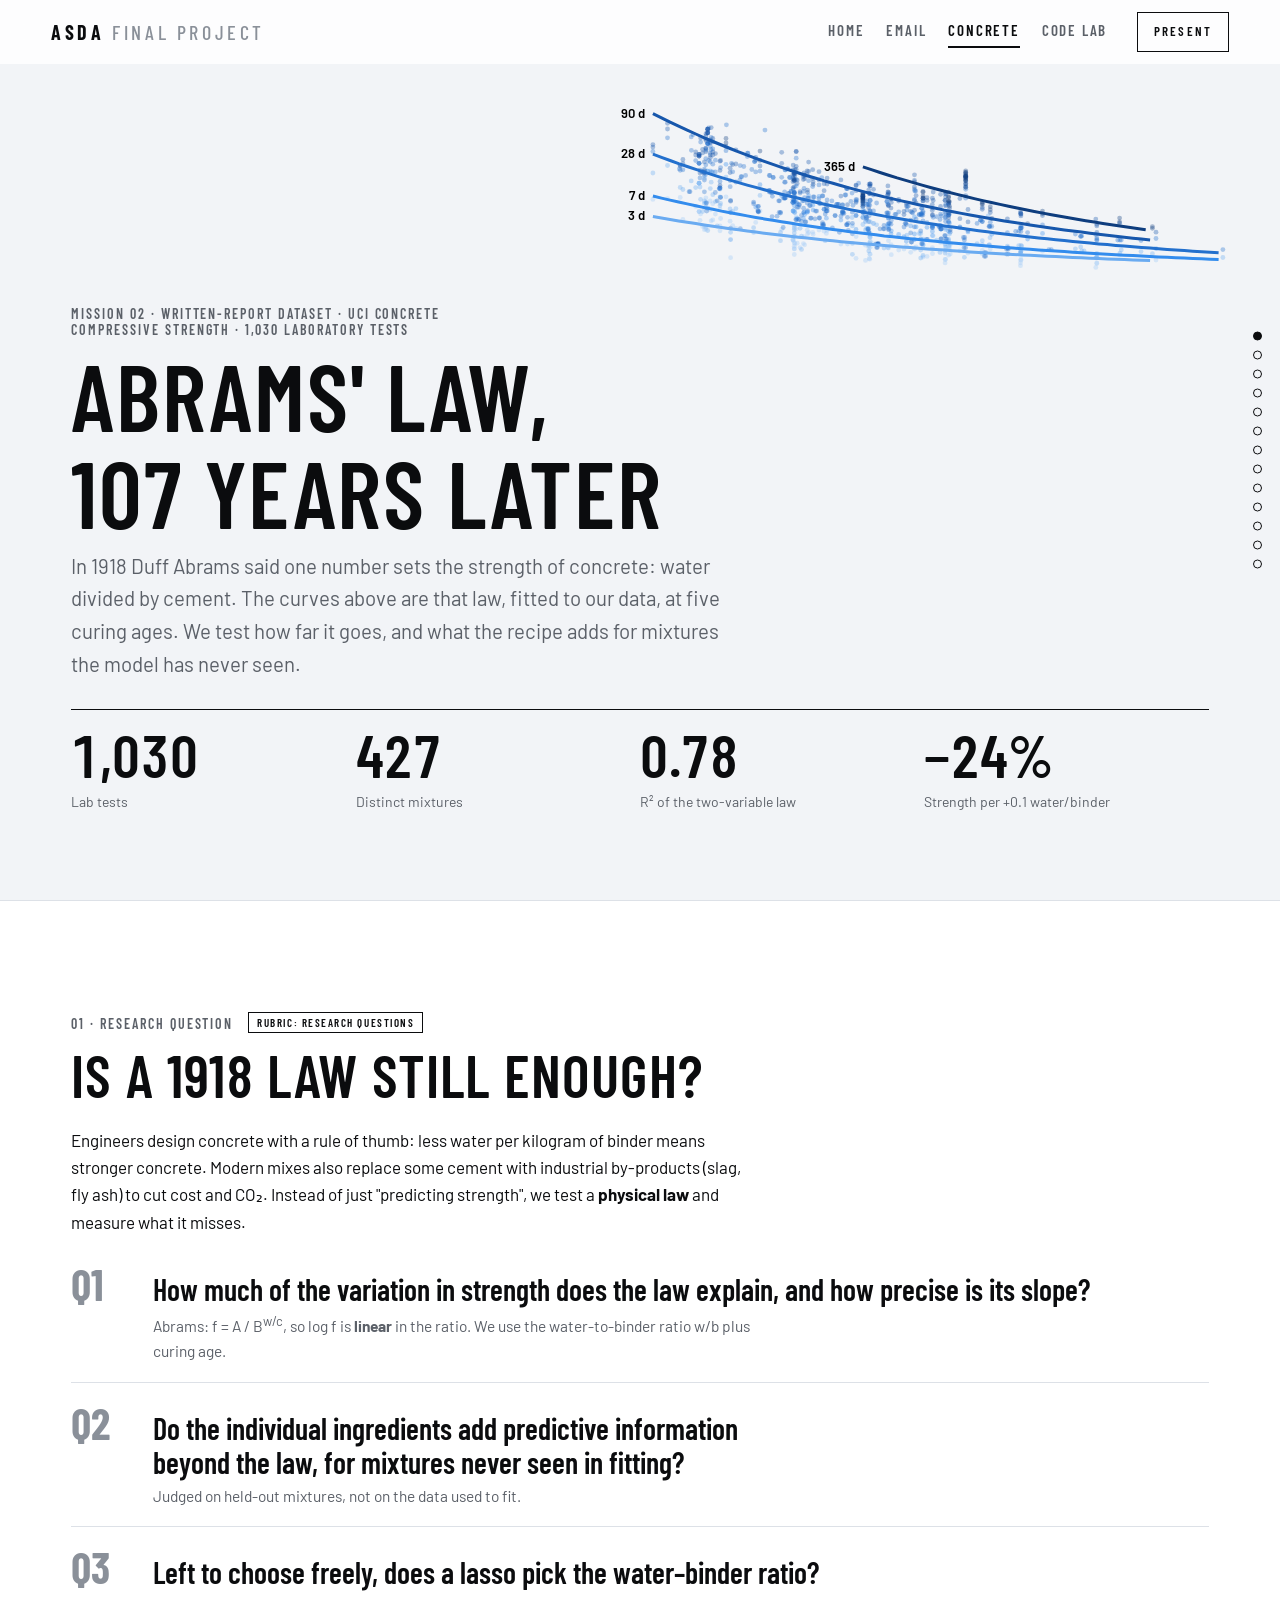
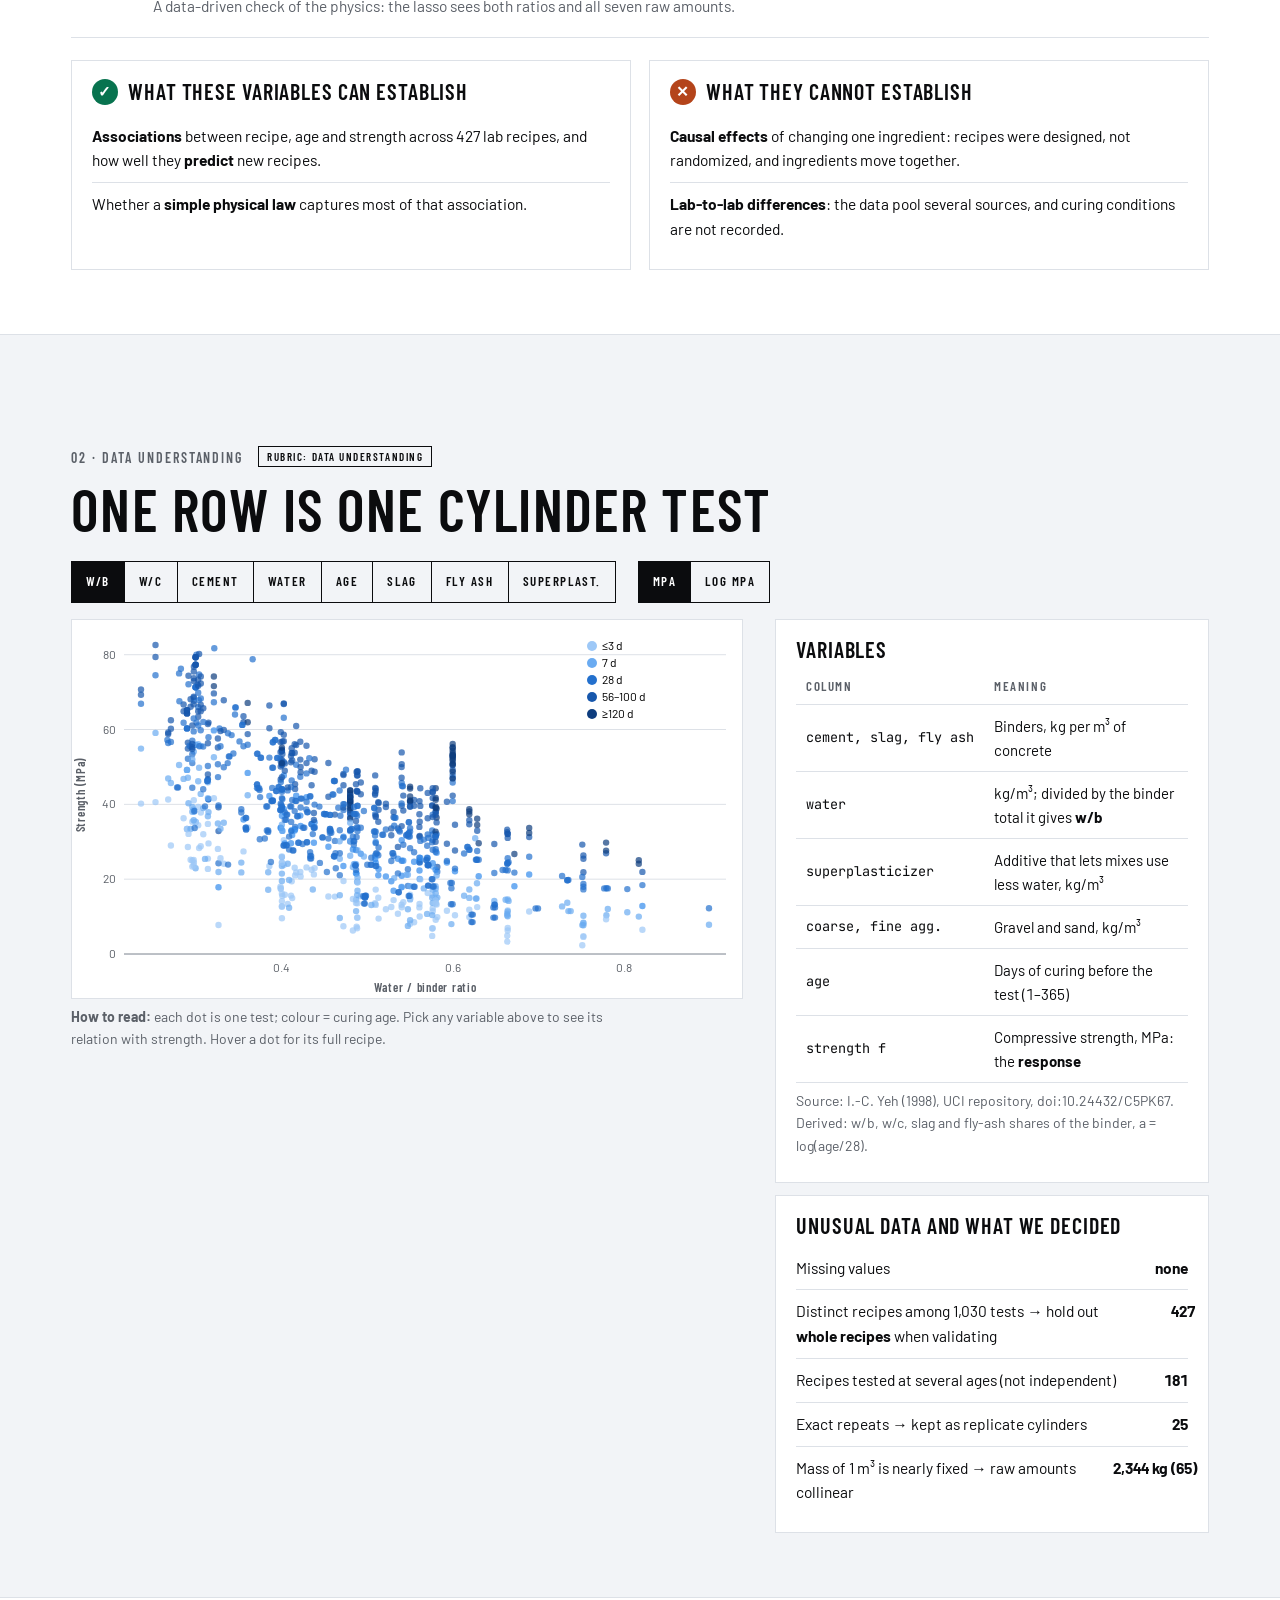
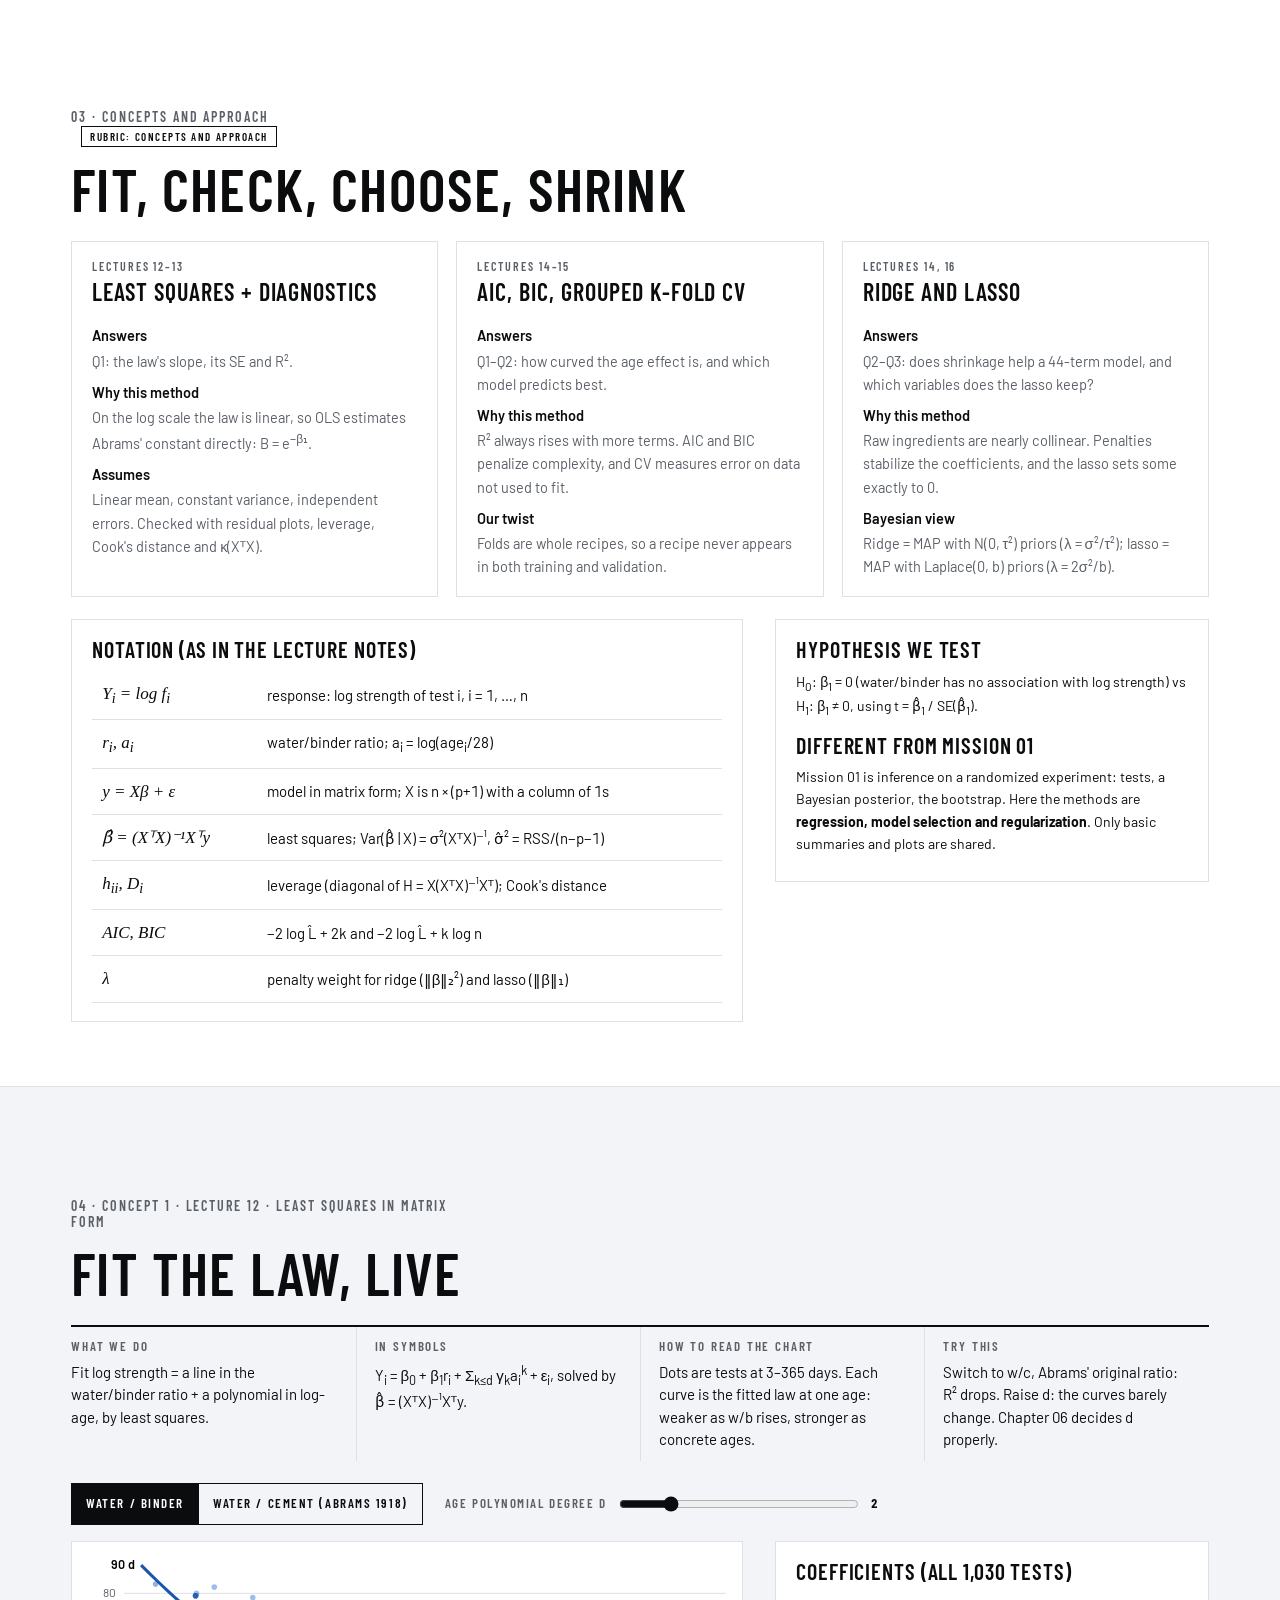
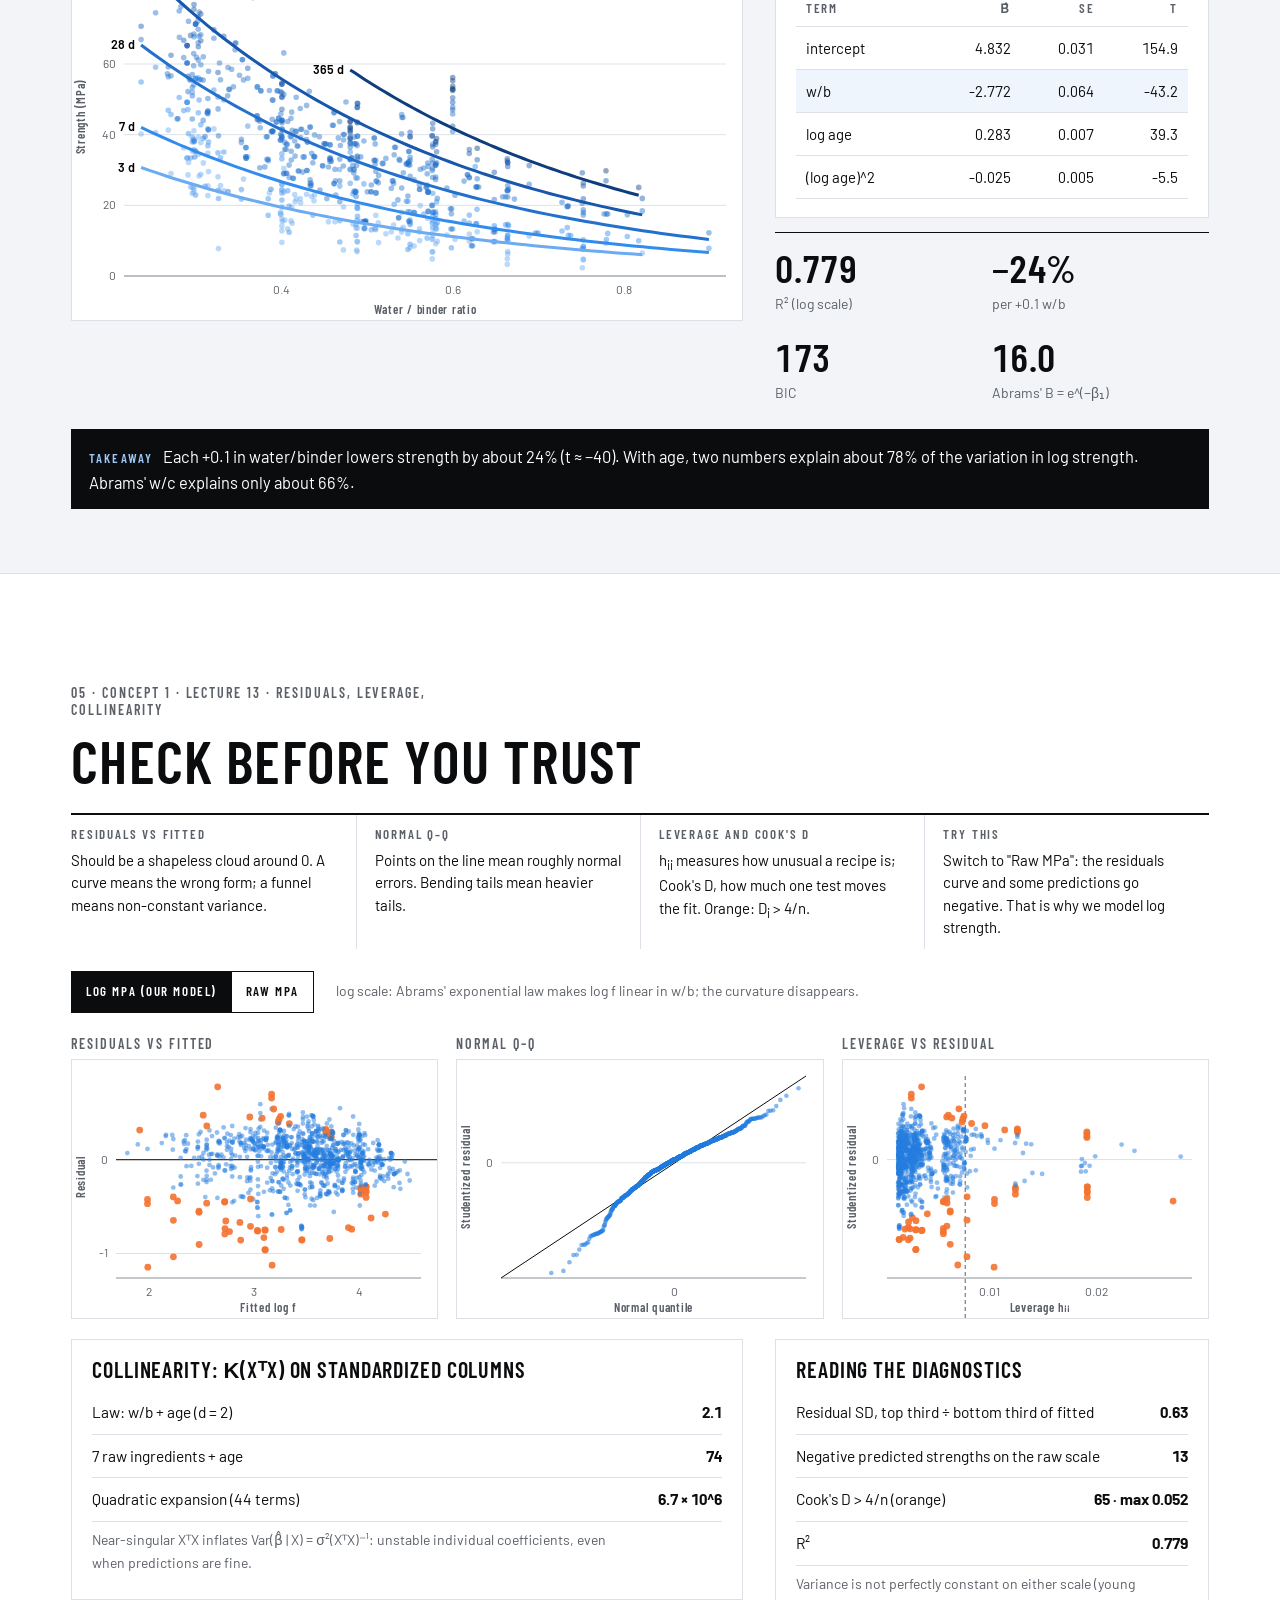
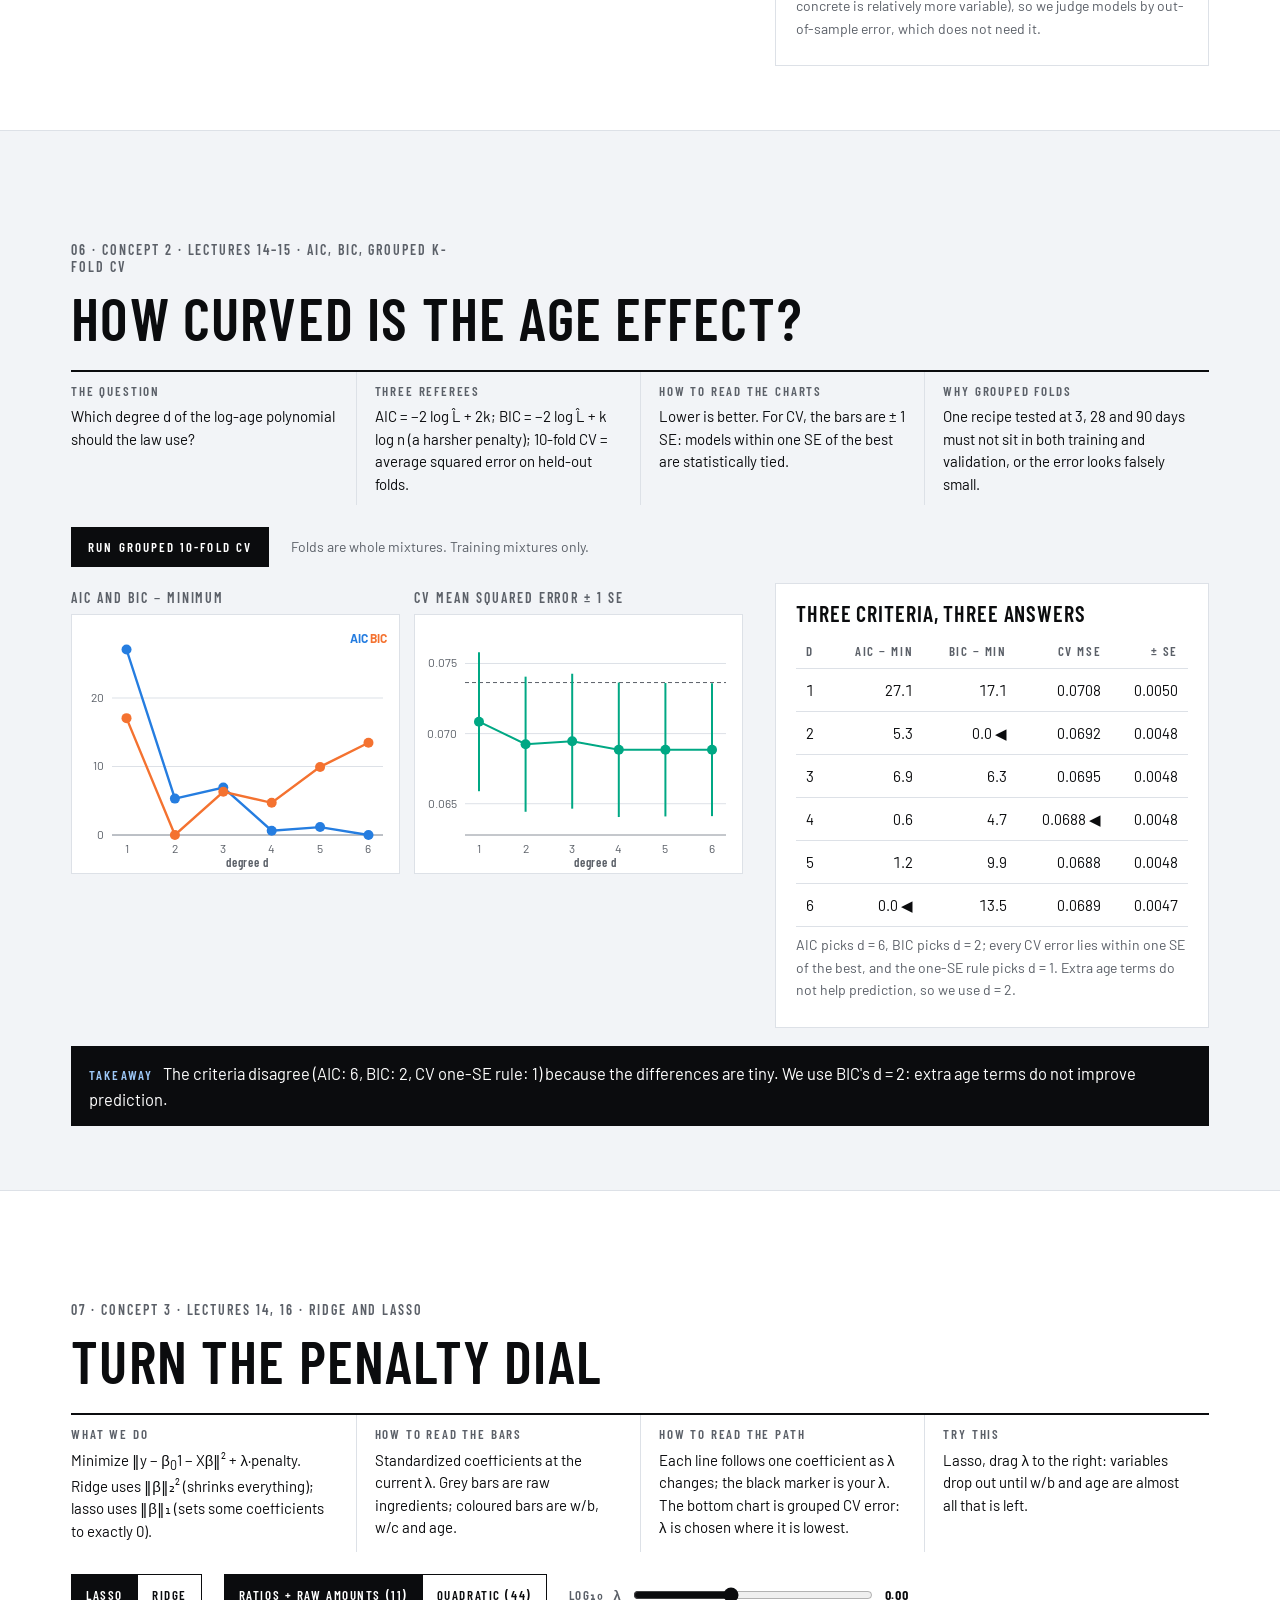
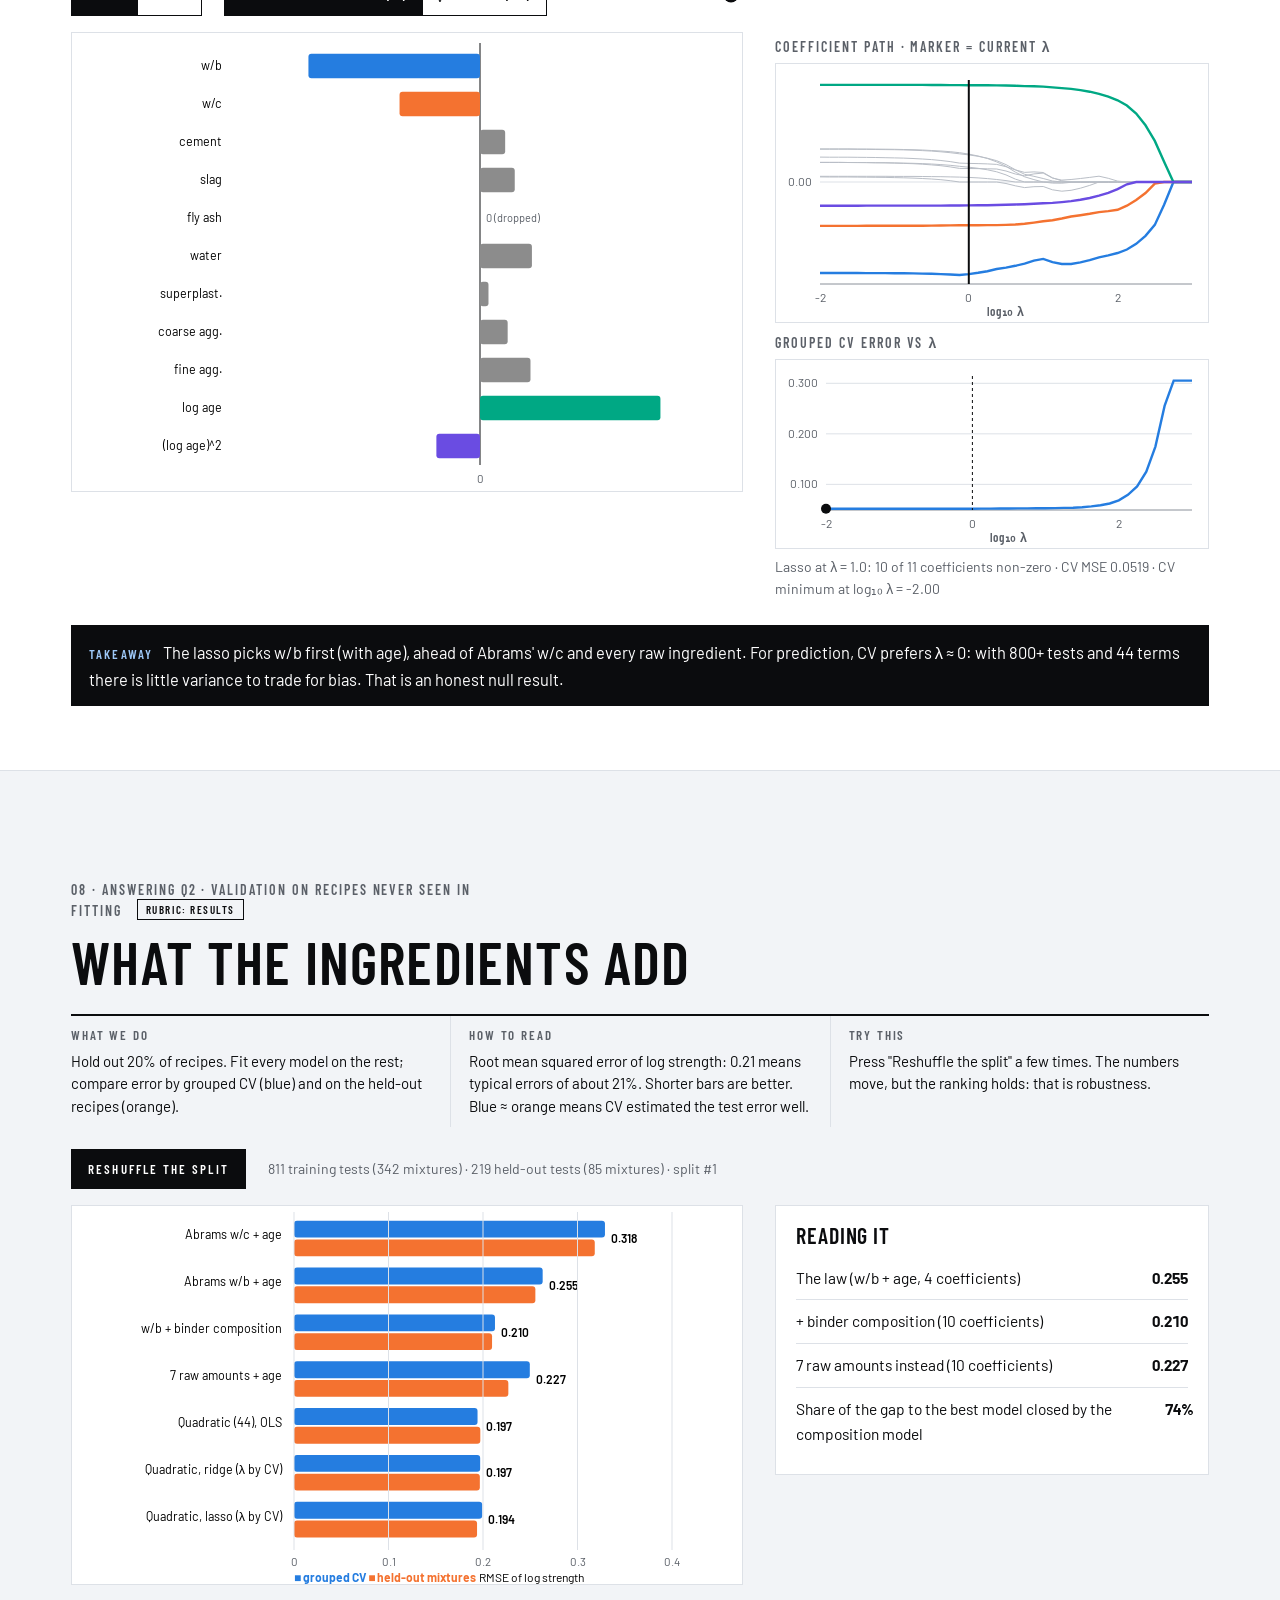
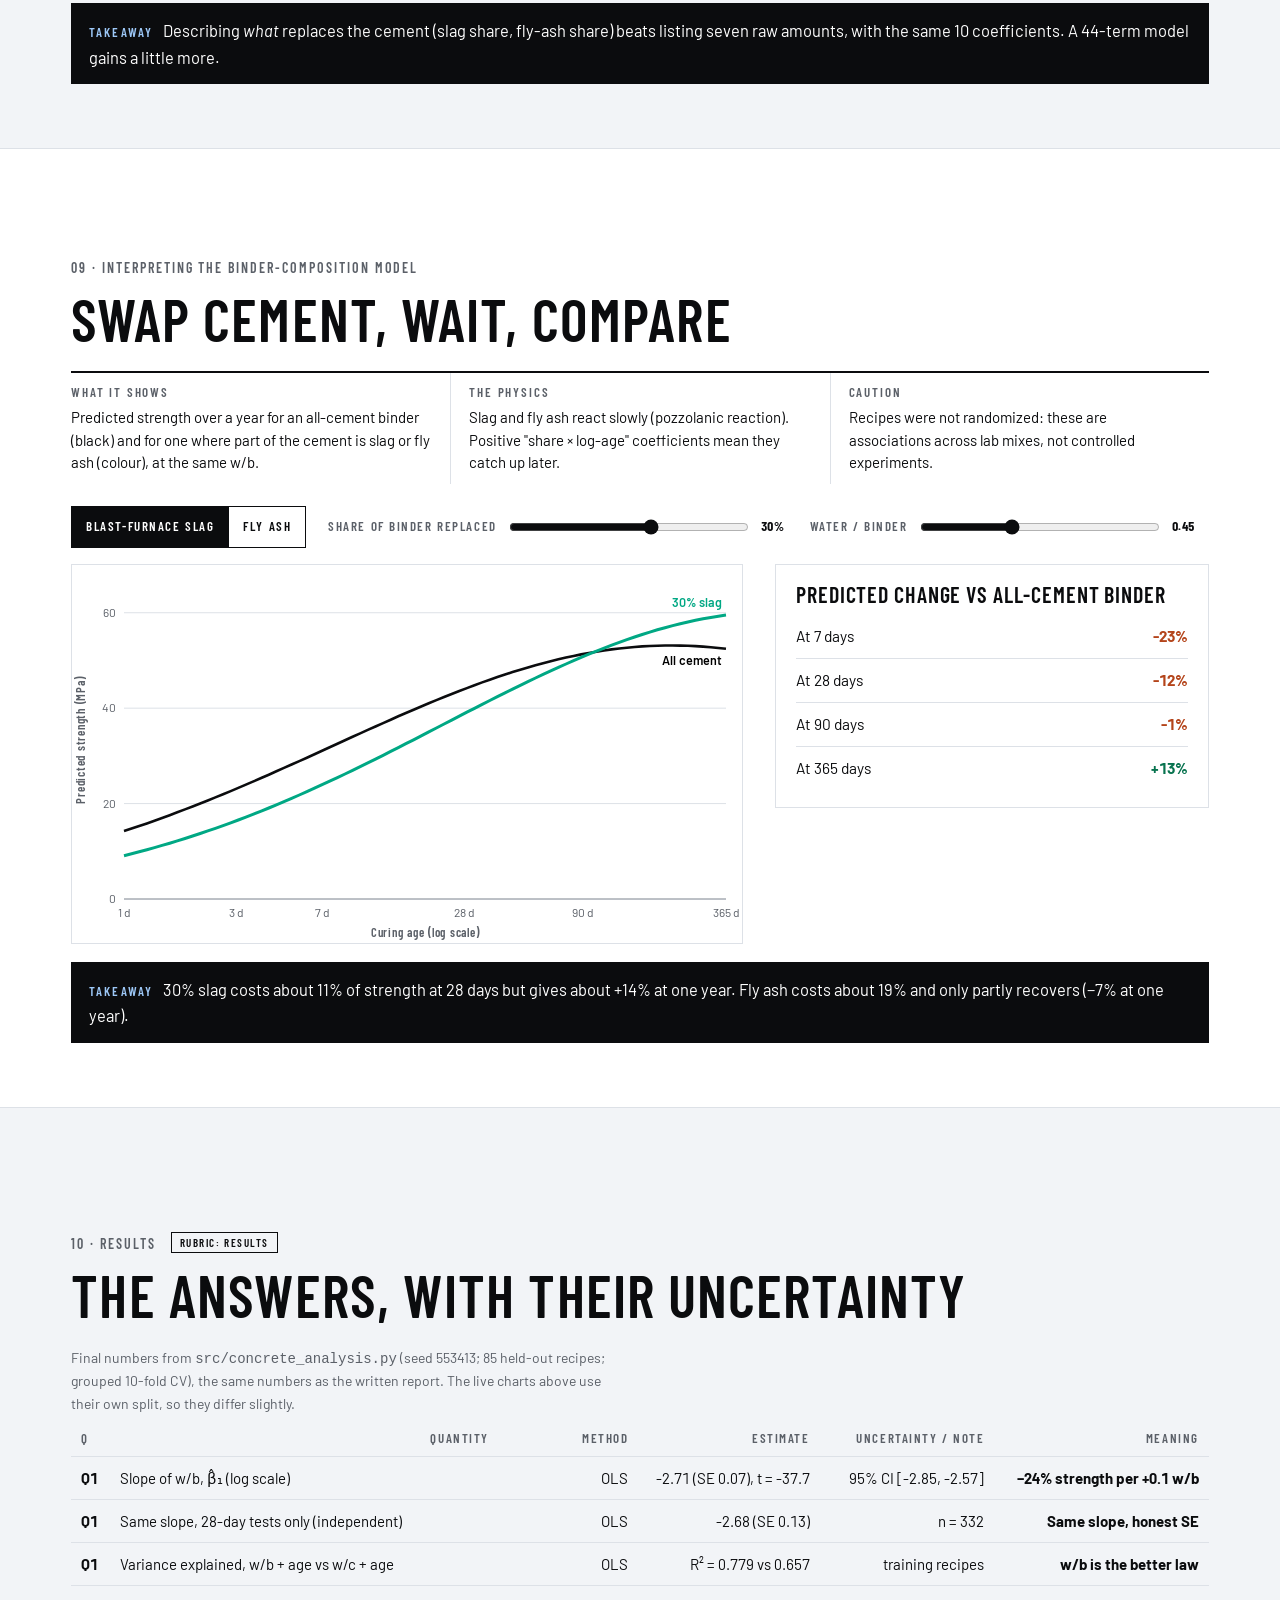
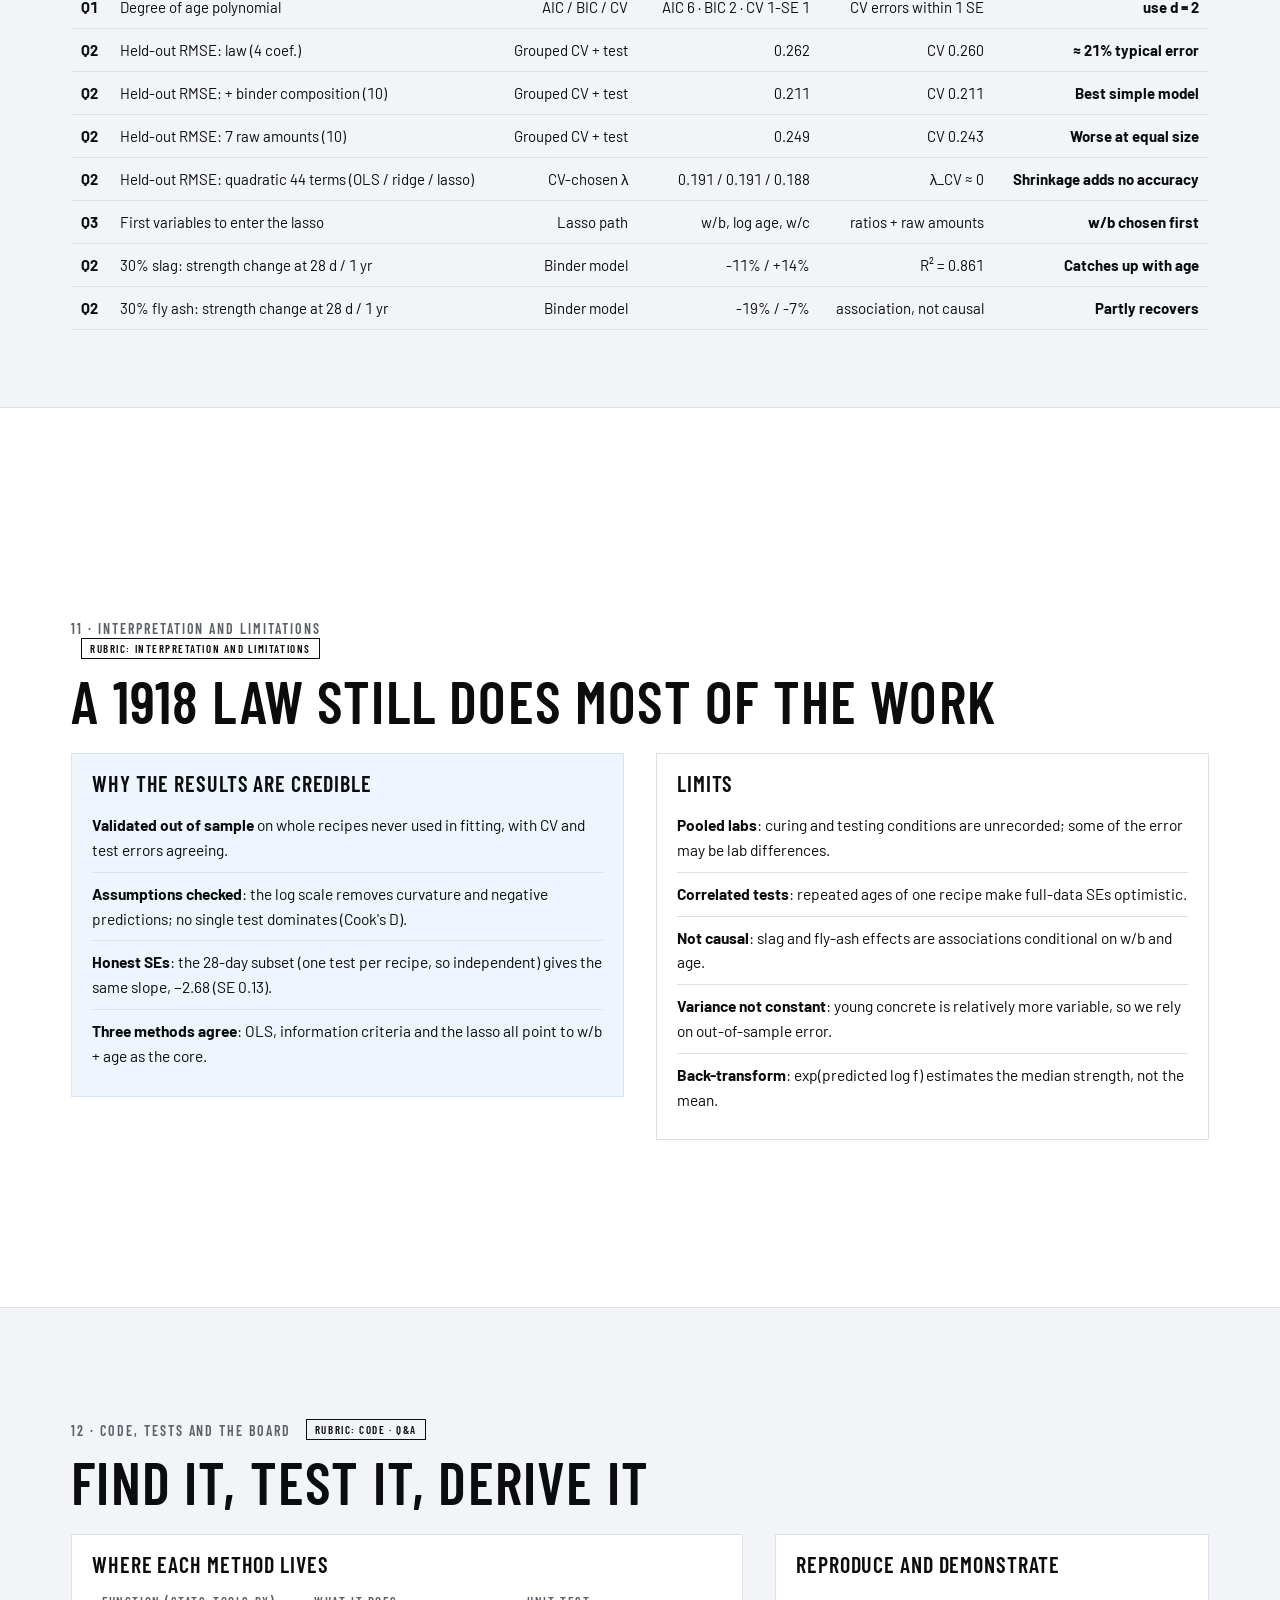
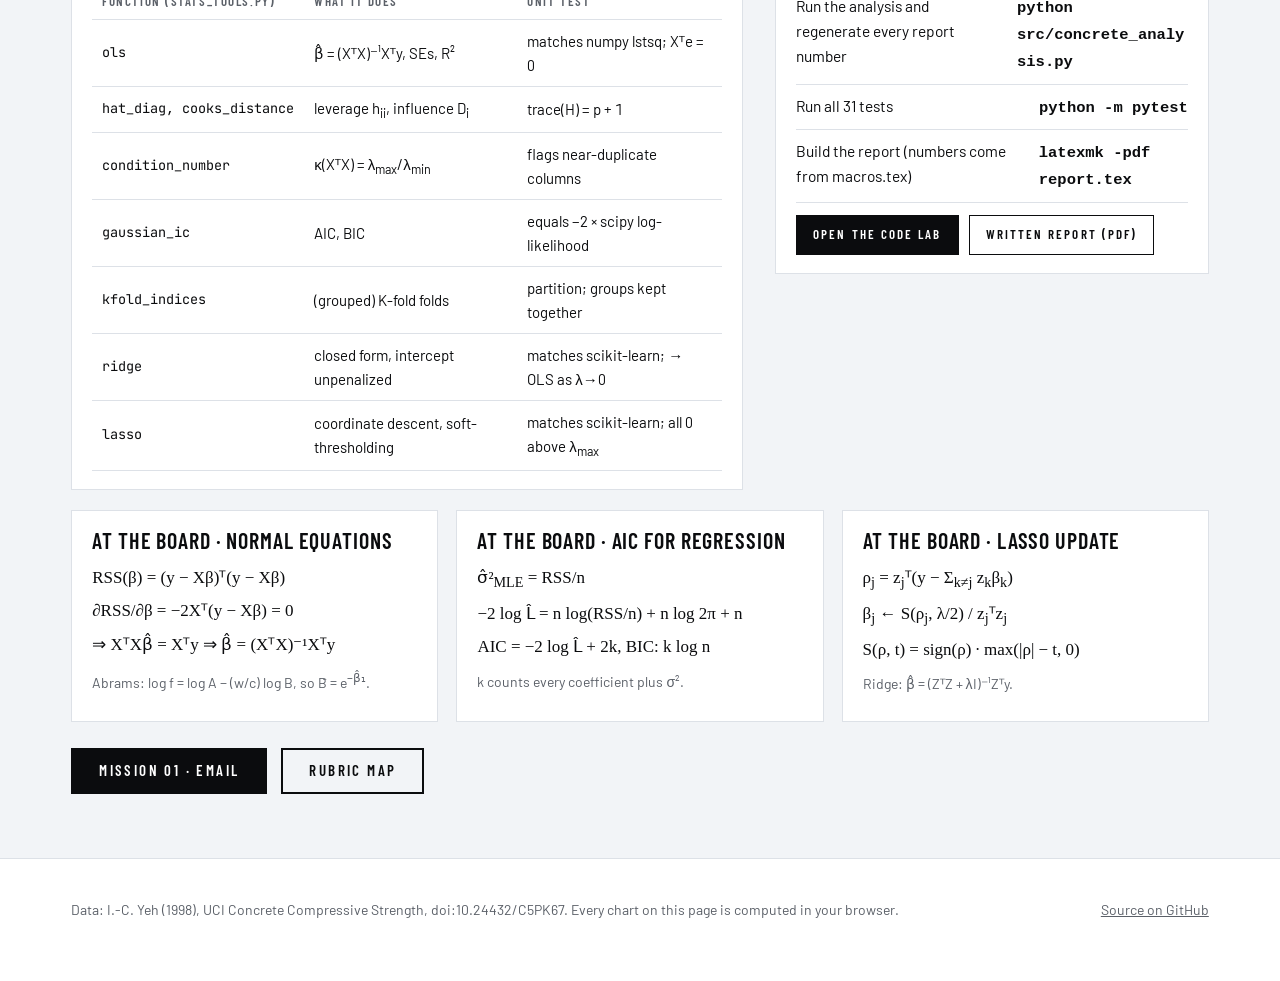
==== commit e41c310e: "Restructure both mission pages around the rubric: research question, data, approach, concept chapter" ====
--- a/concrete.html
+++ b/concrete.html
@@ -6,7 +6,7 @@
 <title>Mission 02 · Concrete strength</title>
 <link rel="icon" href="data:image/svg+xml,%3Csvg xmlns='http://www.w3.org/2000/svg' viewBox='0 0 32 32'%3E%3Crect width='32' height='32' fill='%230b0c0e'/%3E%3Ccircle cx='10' cy='16' r='3' fill='%238c8c8c'/%3E%3Ccircle cx='16' cy='16' r='3' fill='%23257de0'/%3E%3Ccircle cx='22' cy='16' r='3' fill='%23f47230'/%3E%3C/svg%3E">
 <link rel="preconnect" href="https://fonts.googleapis.com"><link rel="preconnect" href="https://fonts.gstatic.com" crossorigin>
-<link href="https://fonts.googleapis.com/css2?family=Barlow:wght@400;500;600&family=Barlow+Condensed:wght@500;600;700&display=swap" rel="stylesheet">
+<link href="https://fonts.googleapis.com/css2?family=Barlow:wght@400;500;600&family=Barlow+Condensed:wght@500;600;700&family=JetBrains+Mono:wght@400&display=swap" rel="stylesheet">
 <link rel="stylesheet" href="assets/css/site.css">
 </head>
 <body>
@@ -20,39 +20,108 @@
   <svg class="bg" id="heroCurves" aria-hidden="true"></svg>
   <div class="scrim"></div>
   <div class="wrap">
-    <p class="label">Mission 02 · UCI Concrete Compressive Strength · 1,030 laboratory tests</p>
+    <p class="label">Mission 02 · Written-report dataset · UCI Concrete Compressive Strength · 1,030 laboratory tests</p>
     <h1>Abrams' law,<br>107 years later</h1>
-    <p class="lead">In 1918 Duff Abrams said one number sets the strength of concrete: water divided by cement. We test how far that law goes, and what the recipe adds for mixtures the model has never seen.</p>
+    <p class="lead">In 1918 Duff Abrams said one number sets the strength of concrete: water divided by cement. The curves above are that law, fitted to our data, at five curing ages. We test how far it goes, and what the recipe adds for mixtures the model has never seen.</p>
     <div class="stats" id="heroStats"></div>
   </div>
 </section>
 
-<section class="chapter" id="data" data-title="The data">
-  <div class="wrap">
-    <header><p class="label">01 · Data understanding</p><h2>One cylinder, one test</h2></header>
+<!-- ============ 01 RESEARCH QUESTION ============ -->
+<section class="chapter" id="rq" data-title="Research question">
+  <div class="wrap">
+    <header><p class="label">01 · Research question <span class="rub">Rubric: research questions</span></p><h2>Is a 1918 law still enough?</h2></header>
+    <p>Engineers design concrete with a rule of thumb: less water per kilogram of binder means stronger concrete. Modern mixes also replace some cement with industrial by-products (slag, fly ash) to cut cost and CO₂. Instead of just "predicting strength", we test a <b>physical law</b> and measure what it misses.</p>
+    <div class="rq"><span class="n">Q1</span><div><h3>How much of the variation in strength does the law explain, and how precise is its slope?</h3><p>Abrams: f = A / B<sup>w/c</sup>, so log f is <b>linear</b> in the ratio. We use the water-to-binder ratio w/b plus curing age.</p></div></div>
+    <div class="rq"><span class="n">Q2</span><div><h3>Do the individual ingredients add predictive information beyond the law, for mixtures never seen in fitting?</h3><p>Judged on held-out mixtures, not on the data used to fit.</p></div></div>
+    <div class="rq"><span class="n">Q3</span><div><h3>Left to choose freely, does a lasso pick the water–binder ratio?</h3><p>A data-driven check of the physics: the lasso sees both ratios and all seven raw amounts.</p></div></div>
+    <div class="can">
+      <div class="panel"><h3><span class="ok-i">✓</span>What these variables can establish</h3>
+        <div class="kv"><span><b>Associations</b> between recipe, age and strength across 427 lab recipes, and how well they <b>predict</b> new recipes.</span></div>
+        <div class="kv"><span>Whether a <b>simple physical law</b> captures most of that association.</span></div></div>
+      <div class="panel"><h3><span class="no-i">✕</span>What they cannot establish</h3>
+        <div class="kv"><span><b>Causal effects</b> of changing one ingredient: recipes were designed, not randomized, and ingredients move together.</span></div>
+        <div class="kv"><span><b>Lab-to-lab differences</b>: the data pool several sources, and curing conditions are not recorded.</span></div></div>
+    </div>
+  </div>
+</section>
+
+<!-- ============ 02 DATA ============ -->
+<section class="chapter alt" id="data" data-title="The data">
+  <div class="wrap">
+    <header><p class="label">02 · Data understanding <span class="rub">Rubric: data understanding</span></p><h2>One row is one cylinder test</h2></header>
     <div class="controls">
       <div class="seg" id="segX" role="group" aria-label="x variable"></div>
       <div class="seg" id="segLogY" role="group" aria-label="y scale"></div>
     </div>
     <div class="grid2">
-      <div><div class="fig"><svg id="scatter" aria-label="Strength against a chosen variable"></svg></div><p class="note">Colour = curing age. Hover a point for its recipe.</p></div>
-      <div class="panel">
-        <h3>What shapes the analysis</h3>
-        <div class="kv"><span>Tests (rows)</span><b id="nObs">–</b></div>
-        <div class="kv"><span>Distinct recipes (mixtures)</span><b id="nMix">–</b></div>
-        <div class="kv"><span>Mixtures tested at several ages</span><b id="nMulti">–</b></div>
-        <div class="kv"><span>Exact repeat rows (replicate cylinders, kept)</span><b id="nDup">–</b></div>
-        <div class="kv"><span>Mass of one m³: mean (SD)</span><b id="mass">–</b></div>
-        <p class="small">Tests of one mixture share a batch, so they are not independent. Every validation below therefore holds out <b>whole mixtures</b>. Ingredients sum to an almost fixed mass, so raw amounts are nearly collinear. Ratios remove that constraint.</p>
+      <div><div class="fig"><svg id="scatter" aria-label="Strength against a chosen variable"></svg></div><p class="note"><b>How to read:</b> each dot is one test; colour = curing age. Pick any variable above to see its relation with strength. Hover a dot for its full recipe.</p></div>
+      <div>
+        <div class="panel">
+          <h3>Variables</h3>
+          <div class="scroll"><table class="dict">
+            <tr><th>Column</th><th>Meaning</th></tr>
+            <tr><td>cement, slag, fly ash</td><td>Binders, kg per m³ of concrete</td></tr>
+            <tr><td>water</td><td>kg/m³; divided by the binder total it gives <b>w/b</b></td></tr>
+            <tr><td>superplasticizer</td><td>Additive that lets mixes use less water, kg/m³</td></tr>
+            <tr><td>coarse, fine agg.</td><td>Gravel and sand, kg/m³</td></tr>
+            <tr><td>age</td><td>Days of curing before the test (1–365)</td></tr>
+            <tr><td>strength f</td><td>Compressive strength, MPa: the <b>response</b></td></tr>
+          </table></div>
+          <p class="note">Source: I.-C. Yeh (1998), UCI repository, doi:10.24432/C5PK67. Derived: w/b, w/c, slag and fly-ash shares of the binder, a = log(age/28).</p>
+        </div>
+        <div class="panel" style="margin-top:12px">
+          <h3>Unusual data and what we decided</h3>
+          <div class="kv"><span>Missing values</span><b>none</b></div>
+          <div class="kv"><span>Distinct recipes among <span id="nObs">–</span> tests → hold out <b>whole recipes</b> when validating</span><b id="nMix">–</b></div>
+          <div class="kv"><span>Recipes tested at several ages (not independent)</span><b id="nMulti">–</b></div>
+          <div class="kv"><span>Exact repeats → kept as replicate cylinders</span><b id="nDup">–</b></div>
+          <div class="kv"><span>Mass of 1 m³ is nearly fixed → raw amounts collinear</span><b id="mass">–</b></div>
+        </div>
       </div>
     </div>
   </div>
 </section>
 
+<!-- ============ 03 APPROACH ============ -->
+<section class="chapter" id="approach" data-title="Approach">
+  <div class="wrap">
+    <header><p class="label">03 · Concepts and approach <span class="rub">Rubric: concepts and approach</span></p><h2>Fit, check, choose, shrink</h2></header>
+    <div class="grid3">
+      <div class="concept-card"><span class="lec">Lectures 12–13</span><h3>Least squares + diagnostics</h3>
+        <dl><dt>Answers</dt><dd>Q1: the law's slope, its SE and R².</dd><dt>Why this method</dt><dd>On the log scale the law is linear, so OLS estimates Abrams' constant directly: B = e<sup>−β₁</sup>.</dd><dt>Assumes</dt><dd>Linear mean, constant variance, independent errors. Checked with residual plots, leverage, Cook's distance and κ(XᵀX).</dd></dl></div>
+      <div class="concept-card"><span class="lec">Lectures 14–15</span><h3>AIC, BIC, grouped K-fold CV</h3>
+        <dl><dt>Answers</dt><dd>Q1–Q2: how curved the age effect is, and which model predicts best.</dd><dt>Why this method</dt><dd>R² always rises with more terms. AIC and BIC penalize complexity, and CV measures error on data not used to fit.</dd><dt>Our twist</dt><dd>Folds are whole recipes, so a recipe never appears in both training and validation.</dd></dl></div>
+      <div class="concept-card"><span class="lec">Lectures 14, 16</span><h3>Ridge and lasso</h3>
+        <dl><dt>Answers</dt><dd>Q2–Q3: does shrinkage help a 44-term model, and which variables does the lasso keep?</dd><dt>Why this method</dt><dd>Raw ingredients are nearly collinear. Penalties stabilize the coefficients, and the lasso sets some exactly to 0.</dd><dt>Bayesian view</dt><dd>Ridge = MAP with N(0, τ²) priors (λ = σ²/τ²); lasso = MAP with Laplace(0, b) priors (λ = 2σ²/b).</dd></dl></div>
+    </div>
+    <div class="grid2" style="margin-top:22px">
+      <div class="panel"><h3>Notation (as in the lecture notes)</h3>
+        <div class="scroll"><table class="notation">
+          <tr><td>Y<sub>i</sub> = log f<sub>i</sub></td><td>response: log strength of test i, i = 1, …, n</td></tr>
+          <tr><td>r<sub>i</sub>, a<sub>i</sub></td><td>water/binder ratio; a<sub>i</sub> = log(age<sub>i</sub>/28)</td></tr>
+          <tr><td>y = Xβ + ε</td><td>model in matrix form; X is n × (p+1) with a column of 1s</td></tr>
+          <tr><td>β̂ = (XᵀX)⁻¹Xᵀy</td><td>least squares; Var(β̂ | X) = σ²(XᵀX)⁻¹, σ̂² = RSS/(n−p−1)</td></tr>
+          <tr><td>h<sub>ii</sub>, D<sub>i</sub></td><td>leverage (diagonal of H = X(XᵀX)⁻¹Xᵀ); Cook's distance</td></tr>
+          <tr><td>AIC, BIC</td><td>−2 log L̂ + 2k and −2 log L̂ + k log n</td></tr>
+          <tr><td>λ</td><td>penalty weight for ridge (‖β‖₂²) and lasso (‖β‖₁)</td></tr>
+        </table></div></div>
+      <div class="panel"><h3>Hypothesis we test</h3><p class="small">H<sub>0</sub>: β<sub>1</sub> = 0 (water/binder has no association with log strength) vs H<sub>1</sub>: β<sub>1</sub> ≠ 0, using t = β̂<sub>1</sub> / SE(β̂<sub>1</sub>).</p>
+        <h3 style="margin-top:14px">Different from Mission 01</h3><p class="small">Mission 01 is inference on a randomized experiment: tests, a Bayesian posterior, the bootstrap. Here the methods are <b>regression, model selection and regularization</b>. Only basic summaries and plots are shared.</p></div>
+    </div>
+  </div>
+</section>
+
+<!-- ============ 04 LAW ============ -->
 <section class="chapter alt" id="law" data-title="The law">
   <div class="wrap">
-    <header><p class="label">02 · Lecture 12 · Least squares in matrix form</p><h2>Fit the law, live</h2></header>
-    <div class="formula" id="lawFormula">log <i>f<sub>i</sub></i> = β<sub>0</sub> + β<sub>1</sub> <i>r<sub>i</sub></i> + Σ<sub>k≤d</sub> γ<sub>k</sub> <i>a<sub>i</sub></i><sup>k</sup> + ε<sub>i</sub>,  <i>a<sub>i</sub></i> = log(age<sub>i</sub>/28),   β̂ = (XᵀX)⁻¹Xᵀy</div>
+    <header><p class="label">04 · Concept 1 · Lecture 12 · Least squares in matrix form</p><h2>Fit the law, live</h2></header>
+    <div class="explain">
+      <div class="ex"><b>What we do</b><p>Fit log strength = a line in the water/binder ratio + a polynomial in log-age, by least squares.</p></div>
+      <div class="ex"><b>In symbols</b><p>Y<sub>i</sub> = β<sub>0</sub> + β<sub>1</sub>r<sub>i</sub> + Σ<sub>k≤d</sub> γ<sub>k</sub>a<sub>i</sub><sup>k</sup> + ε<sub>i</sub>, solved by β̂ = (XᵀX)⁻¹Xᵀy.</p></div>
+      <div class="ex"><b>How to read the chart</b><p>Dots are tests at 3–365 days. Each curve is the fitted law at one age: weaker as w/b rises, stronger as concrete ages.</p></div>
+      <div class="ex"><b>Try this</b><p>Switch to w/c, Abrams' original ratio: R² drops. Raise d: the curves barely change. Chapter 06 decides d properly.</p></div>
+    </div>
     <div class="controls">
       <div class="seg" id="segRatio" role="group" aria-label="Ratio"></div>
       <label class="range">Age polynomial degree d <input id="deg" type="range" min="1" max="6" value="2"><b id="degLab">2</b></label>
@@ -60,16 +129,24 @@
     <div class="grid2">
       <div><div class="fig"><svg id="curves" aria-label="Fitted Abrams curves"></svg></div></div>
       <div>
-        <div class="panel"><h3>Coefficients</h3><div class="scroll"><table id="coefTab"></table></div></div>
+        <div class="panel"><h3>Coefficients (all 1,030 tests)</h3><div class="scroll"><table id="coefTab"></table></div></div>
         <div class="stats" id="lawStats" style="margin-top:14px"></div>
       </div>
     </div>
-  </div>
-</section>
-
+    <p class="takeaway"><b>Takeaway</b>Each +0.1 in water/binder lowers strength by about 24% (t ≈ −40). With age, two numbers explain about 78% of the variation in log strength. Abrams' w/c explains only about 66%.</p>
+  </div>
+</section>
+
+<!-- ============ 05 DIAGNOSTICS ============ -->
 <section class="chapter" id="diag" data-title="Diagnostics">
   <div class="wrap">
-    <header><p class="label">03 · Lecture 13 · Residuals, leverage, collinearity</p><h2>Check before you trust</h2></header>
+    <header><p class="label">05 · Concept 1 · Lecture 13 · Residuals, leverage, collinearity</p><h2>Check before you trust</h2></header>
+    <div class="explain">
+      <div class="ex"><b>Residuals vs fitted</b><p>Should be a shapeless cloud around 0. A curve means the wrong form; a funnel means non-constant variance.</p></div>
+      <div class="ex"><b>Normal Q–Q</b><p>Points on the line mean roughly normal errors. Bending tails mean heavier tails.</p></div>
+      <div class="ex"><b>Leverage and Cook's D</b><p>h<sub>ii</sub> measures how unusual a recipe is; Cook's D, how much one test moves the fit. Orange: D<sub>i</sub> &gt; 4/n.</p></div>
+      <div class="ex"><b>Try this</b><p>Switch to "Raw MPa": the residuals curve and some predictions go negative. That is why we model log strength.</p></div>
+    </div>
     <div class="controls"><div class="seg" id="segScale" role="group" aria-label="Response scale"></div><span class="note" id="diagNote"></span></div>
     <div class="grid3">
       <div><p class="label">Residuals vs fitted</p><div class="fig short"><svg id="rvf"></svg></div></div>
@@ -83,10 +160,17 @@
   </div>
 </section>
 
+<!-- ============ 06 SELECTION ============ -->
 <section class="chapter alt" id="select" data-title="Model selection">
   <div class="wrap">
-    <header><p class="label">04 · Lectures 14–15 · AIC, BIC, grouped K-fold CV</p><h2>How curved is the age effect?</h2></header>
-    <div class="controls"><button class="btn sm solid" id="cvRun" type="button">Run grouped 10-fold CV</button><span class="note" id="cvNote">Folds are whole mixtures. Training mixtures only.</span></div>
+    <header><p class="label">06 · Concept 2 · Lectures 14–15 · AIC, BIC, grouped K-fold CV</p><h2>How curved is the age effect?</h2></header>
+    <div class="explain">
+      <div class="ex"><b>The question</b><p>Which degree d of the log-age polynomial should the law use?</p></div>
+      <div class="ex"><b>Three referees</b><p>AIC = −2 log L̂ + 2k; BIC = −2 log L̂ + k log n (a harsher penalty); 10-fold CV = average squared error on held-out folds.</p></div>
+      <div class="ex"><b>How to read the charts</b><p>Lower is better. For CV, the bars are ± 1 SE: models within one SE of the best are statistically tied.</p></div>
+      <div class="ex"><b>Why grouped folds</b><p>One recipe tested at 3, 28 and 90 days must not sit in both training and validation, or the error looks falsely small.</p></div>
+    </div>
+    <div class="controls"><button class="btn sm solid" id="cvRun" type="button">Run grouped 10-fold CV</button><span class="note" id="cvNote">Folds are whole recipes. Training recipes only.</span></div>
     <div class="grid2">
       <div class="grid2 even" style="gap:14px">
         <div><p class="label">AIC and BIC − minimum</p><div class="fig short"><svg id="icPlot"></svg></div></div>
@@ -94,12 +178,20 @@
       </div>
       <div class="panel"><h3>Three criteria, three answers</h3><div class="scroll"><table id="selTab"></table></div><p class="note" id="selNote"></p></div>
     </div>
-  </div>
-</section>
-
+    <p class="takeaway"><b>Takeaway</b>The criteria disagree (AIC: 6, BIC: 2, CV one-SE rule: 1) because the differences are tiny. We use BIC's d = 2: extra age terms do not improve prediction.</p>
+  </div>
+</section>
+
+<!-- ============ 07 RIDGE/LASSO ============ -->
 <section class="chapter" id="reg" data-title="Ridge and lasso">
   <div class="wrap">
-    <header><p class="label">05 · Lectures 14, 16 · Ridge and lasso</p><h2>Turn the penalty dial</h2></header>
+    <header><p class="label">07 · Concept 3 · Lectures 14, 16 · Ridge and lasso</p><h2>Turn the penalty dial</h2></header>
+    <div class="explain">
+      <div class="ex"><b>What we do</b><p>Minimize ‖y − β<sub>0</sub>1 − Xβ‖² + λ·penalty. Ridge uses ‖β‖₂² (shrinks everything); lasso uses ‖β‖₁ (sets some coefficients to exactly 0).</p></div>
+      <div class="ex"><b>How to read the bars</b><p>Standardized coefficients at the current λ. Grey bars are raw ingredients; coloured bars are w/b, w/c and age.</p></div>
+      <div class="ex"><b>How to read the path</b><p>Each line follows one coefficient as λ changes; the black marker is your λ. The bottom chart is grouped CV error: λ is chosen where it is lowest.</p></div>
+      <div class="ex"><b>Try this</b><p>Lasso, drag λ to the right: variables drop out until w/b and age are almost all that is left.</p></div>
+    </div>
     <div class="controls">
       <div class="seg" id="segMethod" role="group" aria-label="Method"></div>
       <div class="seg" id="segFeat" role="group" aria-label="Features"></div>
@@ -113,23 +205,37 @@
         <p class="note" id="regNote"></p>
       </div>
     </div>
-  </div>
-</section>
-
+    <p class="takeaway"><b>Takeaway</b>The lasso picks w/b first (with age), ahead of Abrams' w/c and every raw ingredient. For prediction, CV prefers λ ≈ 0: with 800+ tests and 44 terms there is little variance to trade for bias. That is an honest null result.</p>
+  </div>
+</section>
+
+<!-- ============ 08 HELD-OUT ============ -->
 <section class="chapter alt" id="compare" data-title="Held-out test">
   <div class="wrap">
-    <header><p class="label">06 · Validation on mixtures never seen in fitting</p><h2>What the ingredients add</h2></header>
+    <header><p class="label">08 · Answering Q2 · validation on recipes never seen in fitting <span class="rub">Rubric: results</span></p><h2>What the ingredients add</h2></header>
+    <div class="explain three">
+      <div class="ex"><b>What we do</b><p>Hold out 20% of recipes. Fit every model on the rest; compare error by grouped CV (blue) and on the held-out recipes (orange).</p></div>
+      <div class="ex"><b>How to read</b><p>Root mean squared error of log strength: 0.21 means typical errors of about 21%. Shorter bars are better. Blue ≈ orange means CV estimated the test error well.</p></div>
+      <div class="ex"><b>Try this</b><p>Press "Reshuffle the split" a few times. The numbers move, but the ranking holds: that is robustness.</p></div>
+    </div>
     <div class="controls"><button class="btn sm solid" id="reshuffle" type="button">Reshuffle the split</button><span class="note" id="splitNote"></span></div>
     <div class="grid2">
       <div><div class="fig"><svg id="cmpPlot" aria-label="Model comparison"></svg></div></div>
-      <div class="panel"><h3>Reading it</h3><div id="cmpKV"></div><p class="note">RMSE of log strength; 0.21 ≈ a typical error of 21%. Reshuffle to see how much the ranking depends on which mixtures were held out.</p></div>
-    </div>
-  </div>
-</section>
-
+      <div class="panel"><h3>Reading it</h3><div id="cmpKV"></div></div>
+    </div>
+    <p class="takeaway"><b>Takeaway</b>Describing <i>what</i> replaces the cement (slag share, fly-ash share) beats listing seven raw amounts, with the same 10 coefficients. A 44-term model gains a little more.</p>
+  </div>
+</section>
+
+<!-- ============ 09 BINDER ============ -->
 <section class="chapter" id="binder" data-title="Replace the cement">
   <div class="wrap">
-    <header><p class="label">07 · The binder-composition model</p><h2>Swap cement, wait, compare</h2></header>
+    <header><p class="label">09 · Interpreting the binder-composition model</p><h2>Swap cement, wait, compare</h2></header>
+    <div class="explain three">
+      <div class="ex"><b>What it shows</b><p>Predicted strength over a year for an all-cement binder (black) and for one where part of the cement is slag or fly ash (colour), at the same w/b.</p></div>
+      <div class="ex"><b>The physics</b><p>Slag and fly ash react slowly (pozzolanic reaction). Positive "share × log-age" coefficients mean they catch up later.</p></div>
+      <div class="ex"><b>Caution</b><p>Recipes were not randomized: these are associations across lab mixes, not controlled experiments.</p></div>
+    </div>
     <div class="controls">
       <div class="seg" id="segSCM" role="group" aria-label="Replacement"></div>
       <label class="range">Share of binder replaced <input id="share" type="range" min="0" max="50" value="30"><b id="shareLab">30%</b></label>
@@ -137,30 +243,80 @@
     </div>
     <div class="grid2">
       <div><div class="fig"><svg id="gain" aria-label="Strength over time"></svg></div></div>
-      <div class="panel"><h3>Predicted strength change vs all-cement binder</h3><div id="gainKV"></div><p class="note">From log f = β₀ + β₁ w/b + β₂ slag share + β₃ ash share + β₄ superplasticizer + age terms + share × log-age interactions, fitted on all tests. Associations across recipes, not a controlled experiment.</p></div>
-    </div>
-  </div>
-</section>
-
-<section class="chapter alt" id="end" data-title="Conclusion">
-  <div class="wrap">
-    <header><p class="label">08 · Conclusion</p><h2>A 1918 law still does most of the work</h2></header>
+      <div class="panel"><h3>Predicted change vs all-cement binder</h3><div id="gainKV"></div></div>
+    </div>
+    <p class="takeaway"><b>Takeaway</b>30% slag costs about 11% of strength at 28 days but gives about +14% at one year. Fly ash costs about 19% and only partly recovers (−7% at one year).</p>
+  </div>
+</section>
+
+<!-- ============ 10 RESULTS ============ -->
+<section class="chapter alt" id="results" data-title="Results">
+  <div class="wrap">
+    <header><p class="label">10 · Results <span class="rub">Rubric: results</span></p><h2>The answers, with their uncertainty</h2></header>
+    <p class="small muted">Final numbers from <code>src/concrete_analysis.py</code> (seed 553413; 85 held-out recipes; grouped 10-fold CV), the same numbers as the written report. The live charts above use their own split, so they differ slightly.</p>
+    <div class="scroll"><table id="resTab"></table></div>
+  </div>
+</section>
+
+<!-- ============ 11 INTERPRETATION ============ -->
+<section class="chapter" id="end" data-title="Interpretation">
+  <div class="wrap">
+    <header><p class="label">11 · Interpretation and limitations <span class="rub">Rubric: interpretation and limitations</span></p><h2>A 1918 law still does most of the work</h2></header>
     <div class="grid2 even">
-      <div class="panel" style="background:#eef5fd;border-color:#d4e5f8"><h3>Findings</h3><div id="endKV"></div></div>
+      <div class="panel" style="background:#eef5fd;border-color:#d4e5f8"><h3>Why the results are credible</h3>
+        <div class="kv"><span><b>Validated out of sample</b> on whole recipes never used in fitting, with CV and test errors agreeing.</span></div>
+        <div class="kv"><span><b>Assumptions checked</b>: the log scale removes curvature and negative predictions; no single test dominates (Cook's D).</span></div>
+        <div class="kv"><span><b>Honest SEs</b>: the 28-day subset (one test per recipe, so independent) gives the same slope, −2.68 (SE 0.13).</span></div>
+        <div class="kv"><span><b>Three methods agree</b>: OLS, information criteria and the lasso all point to w/b + age as the core.</span></div></div>
       <div class="panel"><h3>Limits</h3>
-        <div class="kv"><span>Data pool several laboratories; curing conditions not recorded</span></div>
-        <div class="kv"><span>Repeated tests of a mixture are correlated: analytic SEs optimistic</span></div>
-        <div class="kv"><span>Recipes were not randomized: slag and fly-ash effects are associations</span></div>
-        <div class="kv"><span>exp(predicted log f) estimates the median, not the mean</span></div>
-      </div>
-    </div>
-    <div class="cta" style="display:flex;flex-wrap:wrap;gap:14px;margin-top:28px"><a class="btn solid" href="lab.html#concrete">Run this analysis in Python</a><a class="btn" href="report/report.pdf">Read the report (PDF)</a></div>
-  </div>
-</section>
-
-<footer class="site"><div class="wrap"><span>Data: I.-C. Yeh (1998), UCI Concrete Compressive Strength, doi:10.24432/C5PK67. Every figure on this page is computed in your browser.</span><a href="https://github.com/sahiljangra12/asda-final-project">Source on GitHub</a></div></footer>
+        <div class="kv"><span><b>Pooled labs</b>: curing and testing conditions are unrecorded; some of the error may be lab differences.</span></div>
+        <div class="kv"><span><b>Correlated tests</b>: repeated ages of one recipe make full-data SEs optimistic.</span></div>
+        <div class="kv"><span><b>Not causal</b>: slag and fly-ash effects are associations conditional on w/b and age.</span></div>
+        <div class="kv"><span><b>Variance not constant</b>: young concrete is relatively more variable, so we rely on out-of-sample error.</span></div>
+        <div class="kv"><span><b>Back-transform</b>: exp(predicted log f) estimates the median strength, not the mean.</span></div></div>
+    </div>
+  </div>
+</section>
+
+<!-- ============ 12 CODE + BOARD ============ -->
+<section class="chapter alt" id="code" data-title="Code and board">
+  <div class="wrap">
+    <header><p class="label">12 · Code, tests and the board <span class="rub">Rubric: code · Q&amp;A</span></p><h2>Find it, test it, derive it</h2></header>
+    <div class="grid2">
+      <div class="panel"><h3>Where each method lives</h3><div class="scroll"><table class="dict">
+        <tr><th>Function (stats_tools.py)</th><th>What it does</th><th>Unit test</th></tr>
+        <tr><td>ols</td><td>β̂ = (XᵀX)⁻¹Xᵀy, SEs, R²</td><td>matches numpy lstsq; Xᵀe = 0</td></tr>
+        <tr><td>hat_diag, cooks_distance</td><td>leverage h<sub>ii</sub>, influence D<sub>i</sub></td><td>trace(H) = p + 1</td></tr>
+        <tr><td>condition_number</td><td>κ(XᵀX) = λ<sub>max</sub>/λ<sub>min</sub></td><td>flags near-duplicate columns</td></tr>
+        <tr><td>gaussian_ic</td><td>AIC, BIC</td><td>equals −2 × scipy log-likelihood</td></tr>
+        <tr><td>kfold_indices</td><td>(grouped) K-fold folds</td><td>partition; groups kept together</td></tr>
+        <tr><td>ridge</td><td>closed form, intercept unpenalized</td><td>matches scikit-learn; → OLS as λ→0</td></tr>
+        <tr><td>lasso</td><td>coordinate descent, soft-thresholding</td><td>matches scikit-learn; all 0 above λ<sub>max</sub></td></tr>
+      </table></div></div>
+      <div class="panel"><h3>Reproduce and demonstrate</h3>
+        <div class="kv"><span>Run the analysis and regenerate every report number</span><b><code>python src/concrete_analysis.py</code></b></div>
+        <div class="kv"><span>Run all 31 tests</span><b><code>python -m pytest</code></b></div>
+        <div class="kv"><span>Build the report (numbers come from macros.tex)</span><b><code>latexmk -pdf report.tex</code></b></div>
+        <div class="cta" style="display:flex;flex-wrap:wrap;gap:10px;margin-top:12px"><a class="btn sm solid" href="lab.html#concrete">Open the Code Lab</a><a class="btn sm" href="report/report.pdf">Written report (PDF)</a></div></div>
+    </div>
+    <div class="board" style="margin-top:20px">
+      <div class="panel"><h3>At the board · Normal equations</h3>
+        <div class="step">RSS(β) = (y − Xβ)ᵀ(y − Xβ)</div><div class="step">∂RSS/∂β = −2Xᵀ(y − Xβ) = 0</div><div class="step">⇒ XᵀXβ̂ = Xᵀy ⇒ β̂ = (XᵀX)⁻¹Xᵀy</div>
+        <p class="note">Abrams: log f = log A − (w/c) log B, so B̂ = e<sup>−β̂₁</sup>.</p></div>
+      <div class="panel"><h3>At the board · AIC for regression</h3>
+        <div class="step">σ̂²<sub>MLE</sub> = RSS/n</div><div class="step">−2 log L̂ = n log(RSS/n) + n log 2π + n</div><div class="step">AIC = −2 log L̂ + 2k,  BIC: k log n</div>
+        <p class="note">k counts every coefficient plus σ².</p></div>
+      <div class="panel"><h3>At the board · Lasso update</h3>
+        <div class="step">ρ<sub>j</sub> = z<sub>j</sub>ᵀ(y − Σ<sub>k≠j</sub> z<sub>k</sub>β<sub>k</sub>)</div><div class="step">β<sub>j</sub> ← S(ρ<sub>j</sub>, λ/2) / z<sub>j</sub>ᵀz<sub>j</sub></div><div class="step">S(ρ, t) = sign(ρ) · max(|ρ| − t, 0)</div>
+        <p class="note">Ridge: β̂ = (ZᵀZ + λI)⁻¹Zᵀy.</p></div>
+    </div>
+    <div class="cta" style="display:flex;flex-wrap:wrap;gap:14px;margin-top:26px"><a class="btn solid" href="email.html">Mission 01 · Email</a><a class="btn" href="index.html#rubric">Rubric map</a></div>
+  </div>
+</section>
+
+<footer class="site"><div class="wrap"><span>Data: I.-C. Yeh (1998), UCI Concrete Compressive Strength, doi:10.24432/C5PK67. Every chart on this page is computed in your browser.</span><a href="https://github.com/sahiljangra12/asda-final-project">Source on GitHub</a></div></footer>
 <script src="assets/js/core.js"></script>
 <script src="assets/js/concrete.js"></script>
-<script defer src="https://sahiljangra12.github.io/ask/ask.js" data-site="ASDA Final Project"></script>
+<script defer src="https://sahiljangra12.github.io/ask/ask.js" data-site="ASDA Final Project" data-claude="on"></script>
 </body>
 </html>
--- a/assets/css/site.css
+++ b/assets/css/site.css
@@ -153,3 +153,38 @@
   .range input { width: 44vw }
 }
 @media (prefers-reduced-motion: reduce) { * { transition: none !important; scroll-behavior: auto !important } }
+
+/* ---------- self-explaining blocks ---------- */
+.rub { display: inline-block; margin-left: 10px; padding: 4px 8px; border: 1px solid var(--ink); font: 600 11px/1 var(--head); letter-spacing: .14em; text-transform: uppercase; color: var(--ink); vertical-align: 2px }
+.explain { display: grid; grid-template-columns: repeat(4, minmax(0, 1fr)); gap: 0; border-top: 2px solid var(--ink); margin: 6px 0 22px }
+.explain.three { grid-template-columns: repeat(3, minmax(0, 1fr)) }
+.ex { padding: 12px 18px 10px 0; font-size: 15px; line-height: 1.5 }
+.ex + .ex { padding-left: 18px; border-left: 1px solid var(--line) }
+.ex > b { display: block; font: 600 13px/1.2 var(--head); letter-spacing: .14em; text-transform: uppercase; color: var(--ink2); margin-bottom: 6px }
+.ex p { margin: 0 } .ex ul { margin: 0; padding-left: 18px } .ex li { margin: 2px 0 }
+.takeaway { margin: 18px 0 0; padding: 14px 18px; background: var(--ink); color: #fff; font-size: 16.5px; max-width: none }
+.takeaway b { font: 600 13px/1 var(--head); letter-spacing: .16em; text-transform: uppercase; margin-right: 10px; color: #9dc8f7 }
+.alt .takeaway { background: var(--ink) }
+.rq { display: grid; grid-template-columns: 64px minmax(0, 1fr); gap: 4px 18px; padding: 18px 0; border-bottom: 1px solid var(--line); align-items: baseline }
+.rq .n { font: 700 44px/1 var(--head); color: var(--ink3) }
+.rq h3 { font-size: clamp(22px, 2.4vw, 30px); text-transform: none; letter-spacing: 0; line-height: 1.15 }
+.rq p { margin: 4px 0 0; color: var(--ink2); font-size: 15.5px }
+.can { display: grid; grid-template-columns: repeat(2, minmax(0, 1fr)); gap: 18px; margin-top: 22px }
+.can .panel h3 { display: flex; align-items: center; gap: 10px }
+.ok-i, .no-i { display: inline-grid; place-items: center; width: 26px; height: 26px; border-radius: 50%; color: #fff; font-size: 15px; flex: none }
+.ok-i { background: #08734f } .no-i { background: #b4441a }
+.dict td:first-child { font-family: var(--mono); font-size: 13.5px; white-space: nowrap }
+.dict td { white-space: normal; text-align: left } .dict th { text-align: left }
+.concept-card { border: 1px solid var(--line); background: #fff; padding: 18px 20px; display: flex; flex-direction: column; gap: 8px }
+.concept-card .lec { font: 600 12px/1 var(--head); letter-spacing: .16em; text-transform: uppercase; color: var(--ink2) }
+.concept-card h3 { font-size: 24px }
+.concept-card dl { margin: 4px 0 0; font-size: 14.5px } .concept-card dt { font-weight: 600; margin-top: 8px } .concept-card dd { margin: 2px 0 0; color: var(--ink2) }
+.notation td:first-child { font-family: "Times New Roman", serif; font-style: italic; font-size: 17px; white-space: nowrap }
+.notation td { text-align: left; white-space: normal }
+.board { display: grid; grid-template-columns: repeat(3, minmax(0, 1fr)); gap: 18px }
+.board .panel { font-size: 15px } .board .step { font-family: "Times New Roman", serif; font-size: 17px; padding: 3px 0; overflow-x: auto; white-space: nowrap }
+.rubmap td:first-child b { font-family: var(--head); letter-spacing: .06em; text-transform: uppercase; font-size: 15px }
+.rubmap td { white-space: normal; text-align: left } .rubmap td:nth-child(2) { text-align: right; white-space: nowrap }
+@media (max-width: 900px) { .explain, .explain.three { grid-template-columns: repeat(2, minmax(0, 1fr)) } .ex:nth-child(3) { padding-left: 0; border-left: 0 } .can, .board { grid-template-columns: 1fr } }
+@media (max-width: 600px) { .explain, .explain.three { grid-template-columns: 1fr } .ex + .ex { padding-left: 0; border-left: 0; border-top: 1px solid var(--line) } .rq { grid-template-columns: 40px minmax(0,1fr) } .rq .n { font-size: 30px } }
+.kv code { white-space: normal; overflow-wrap: anywhere }
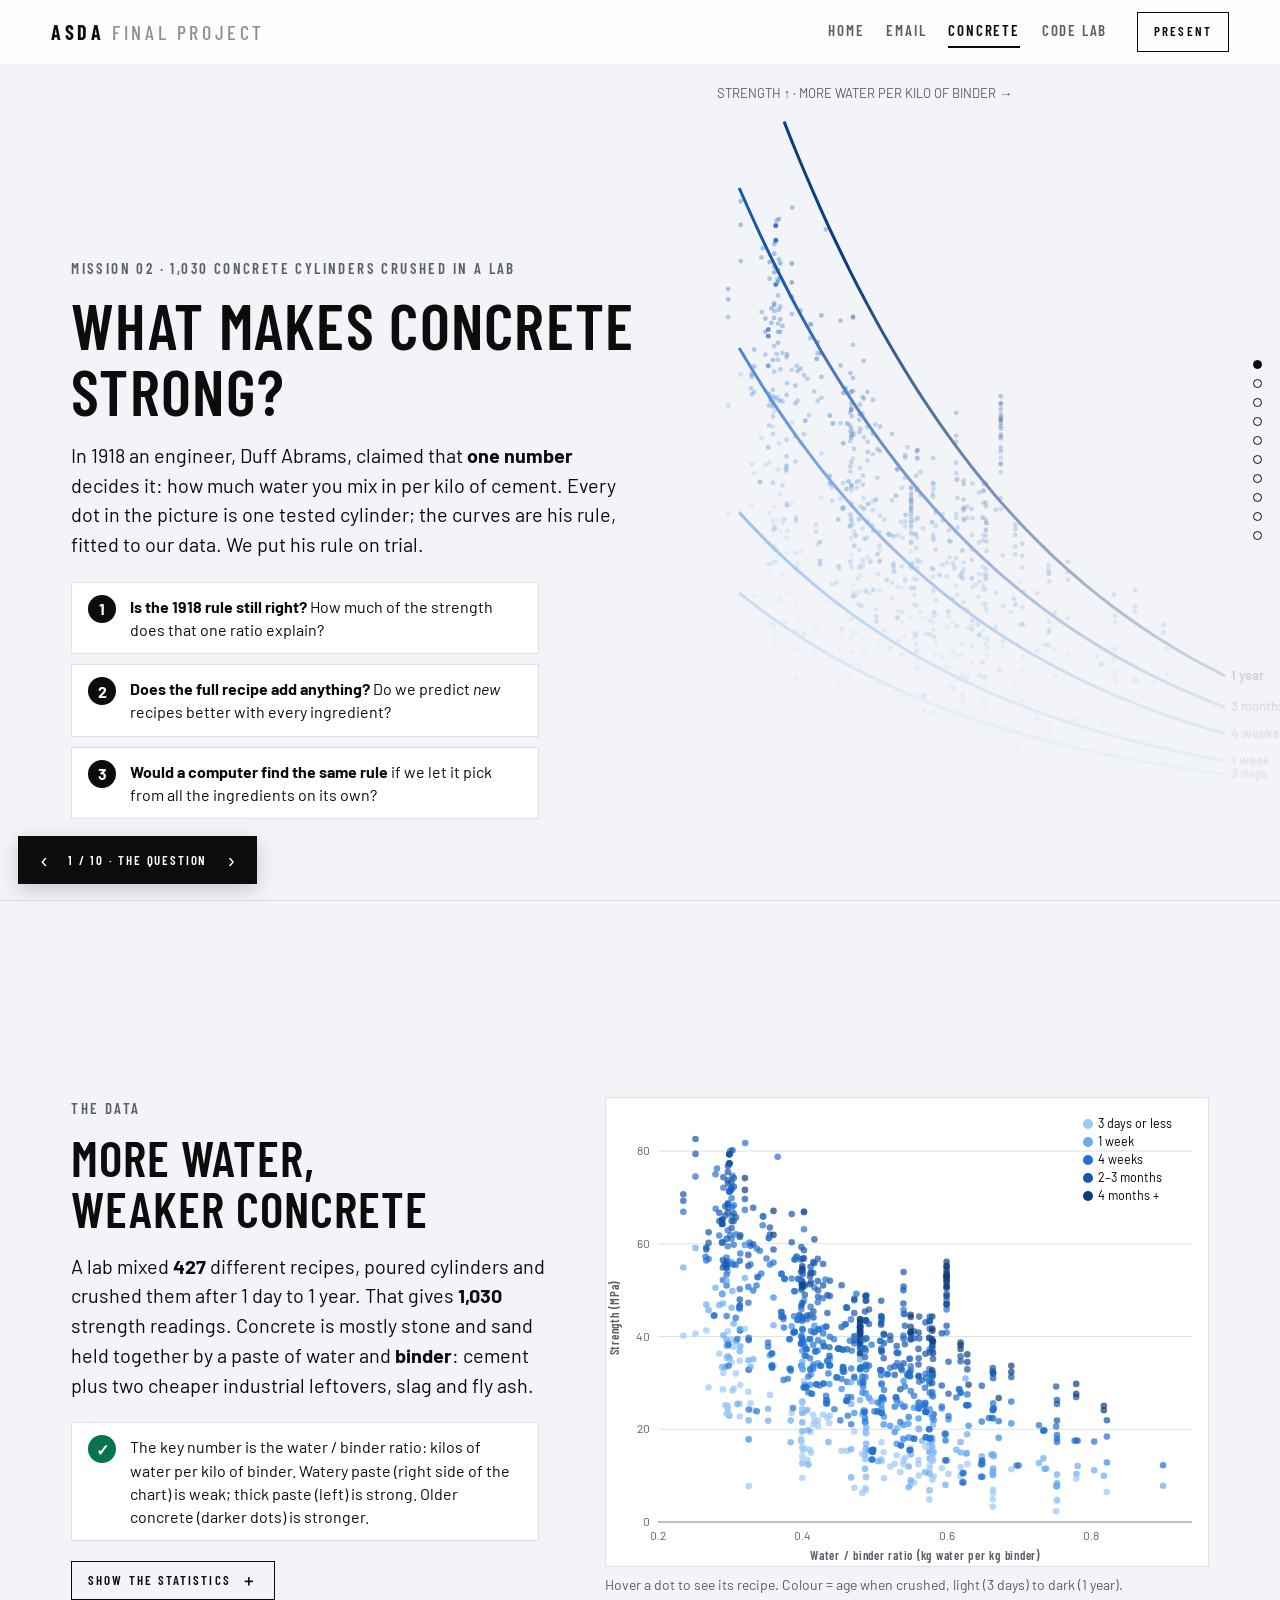
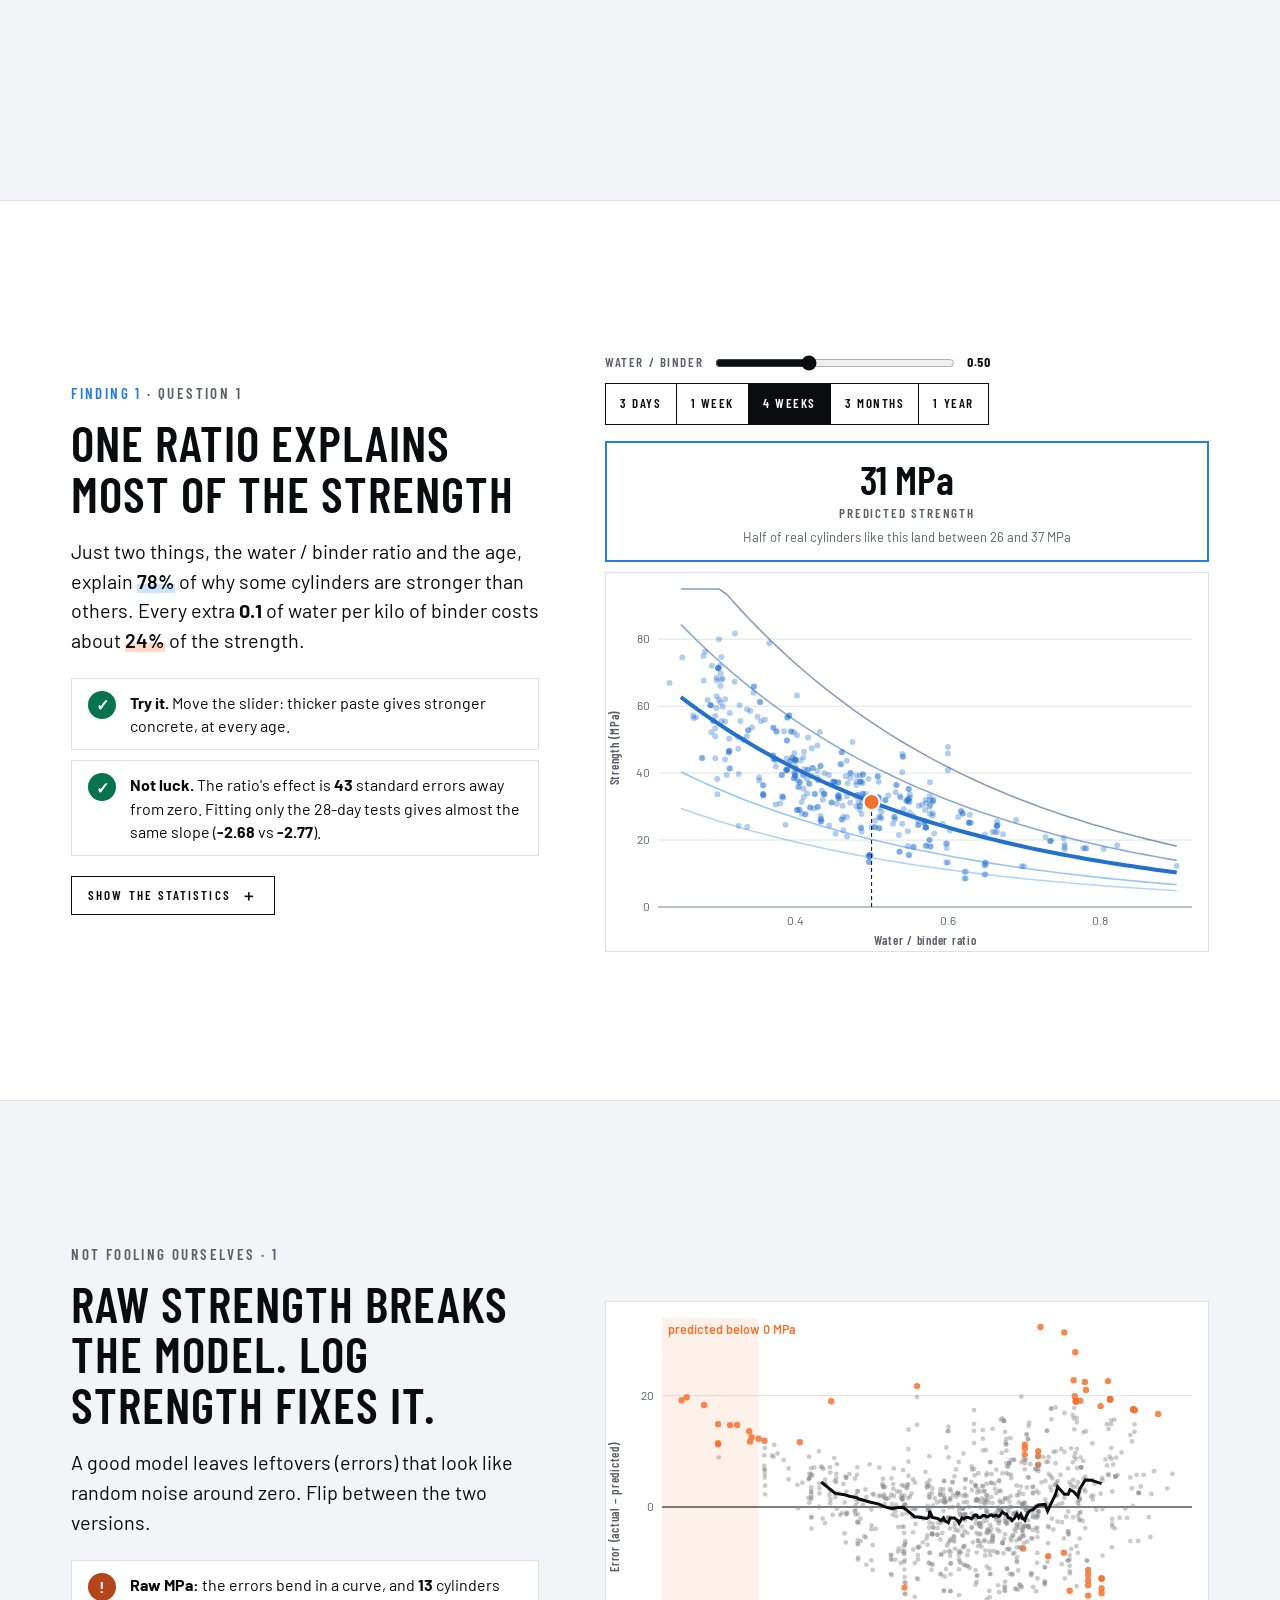
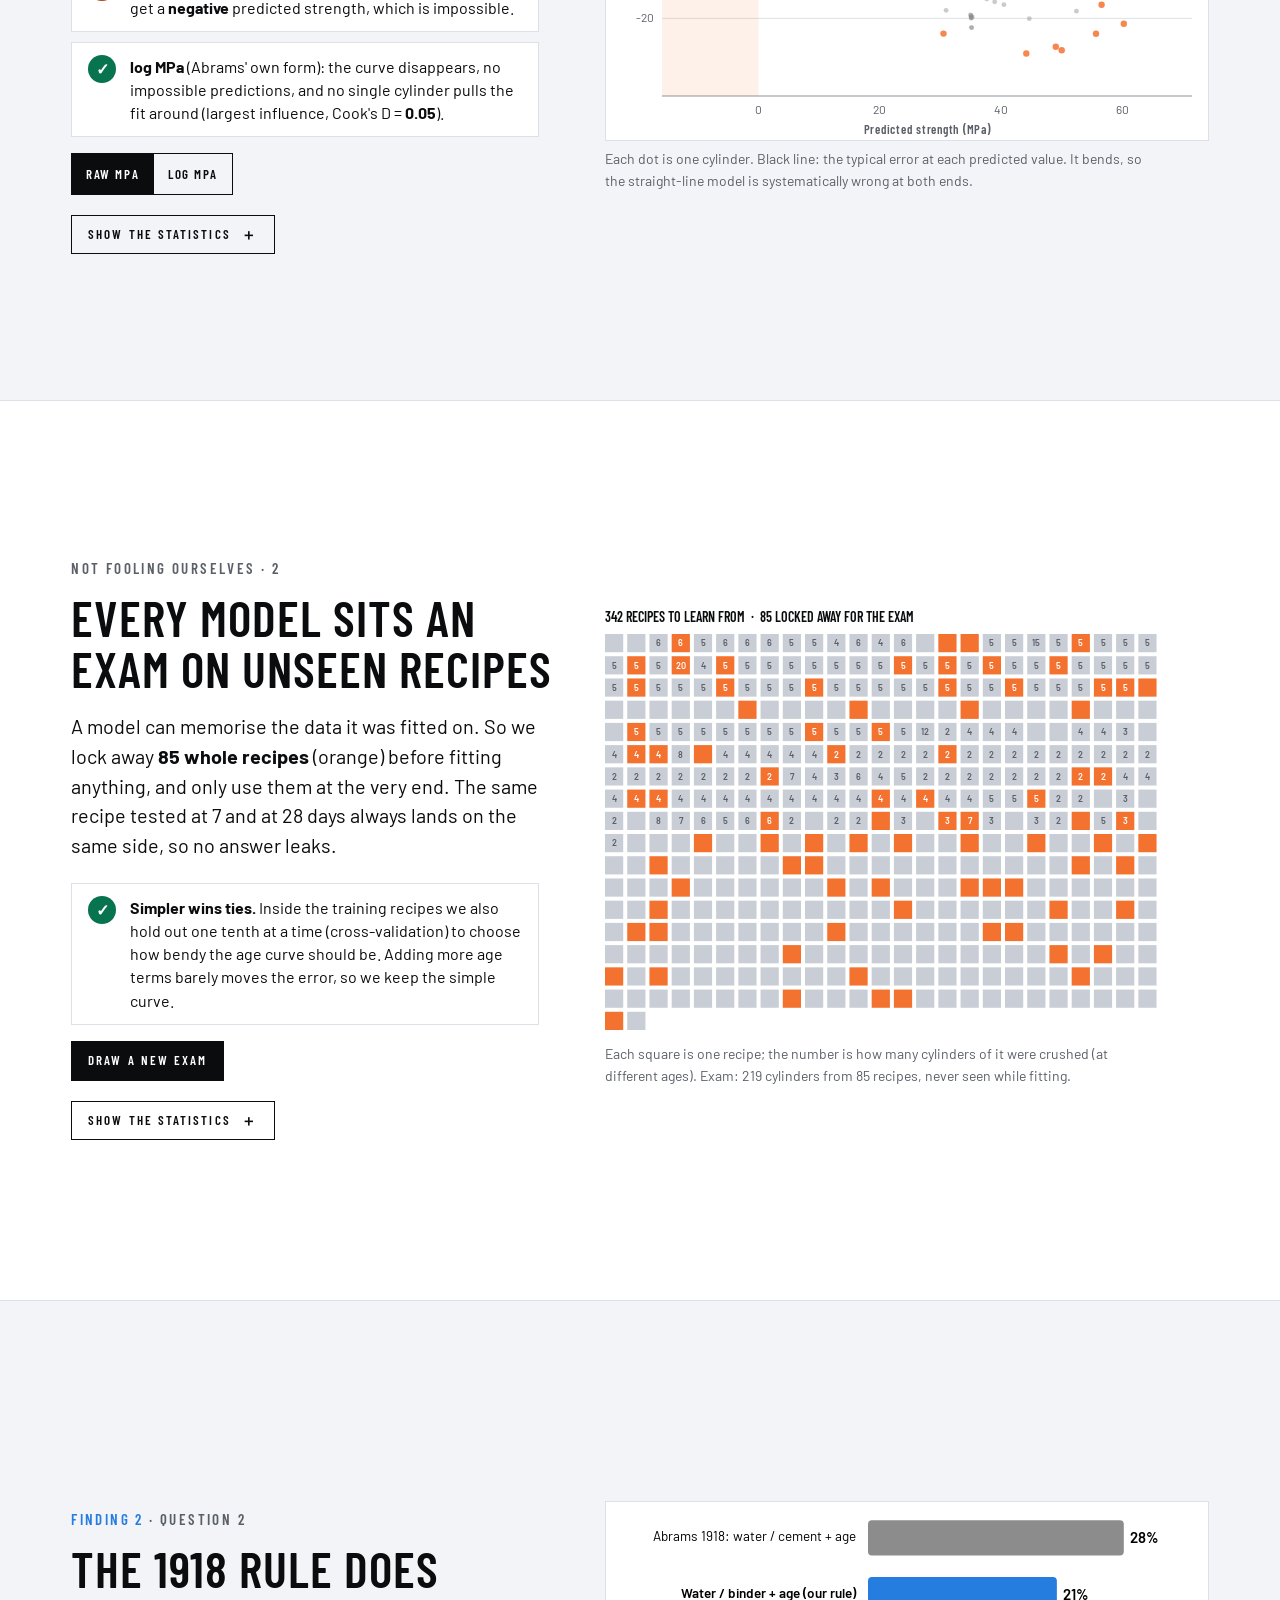
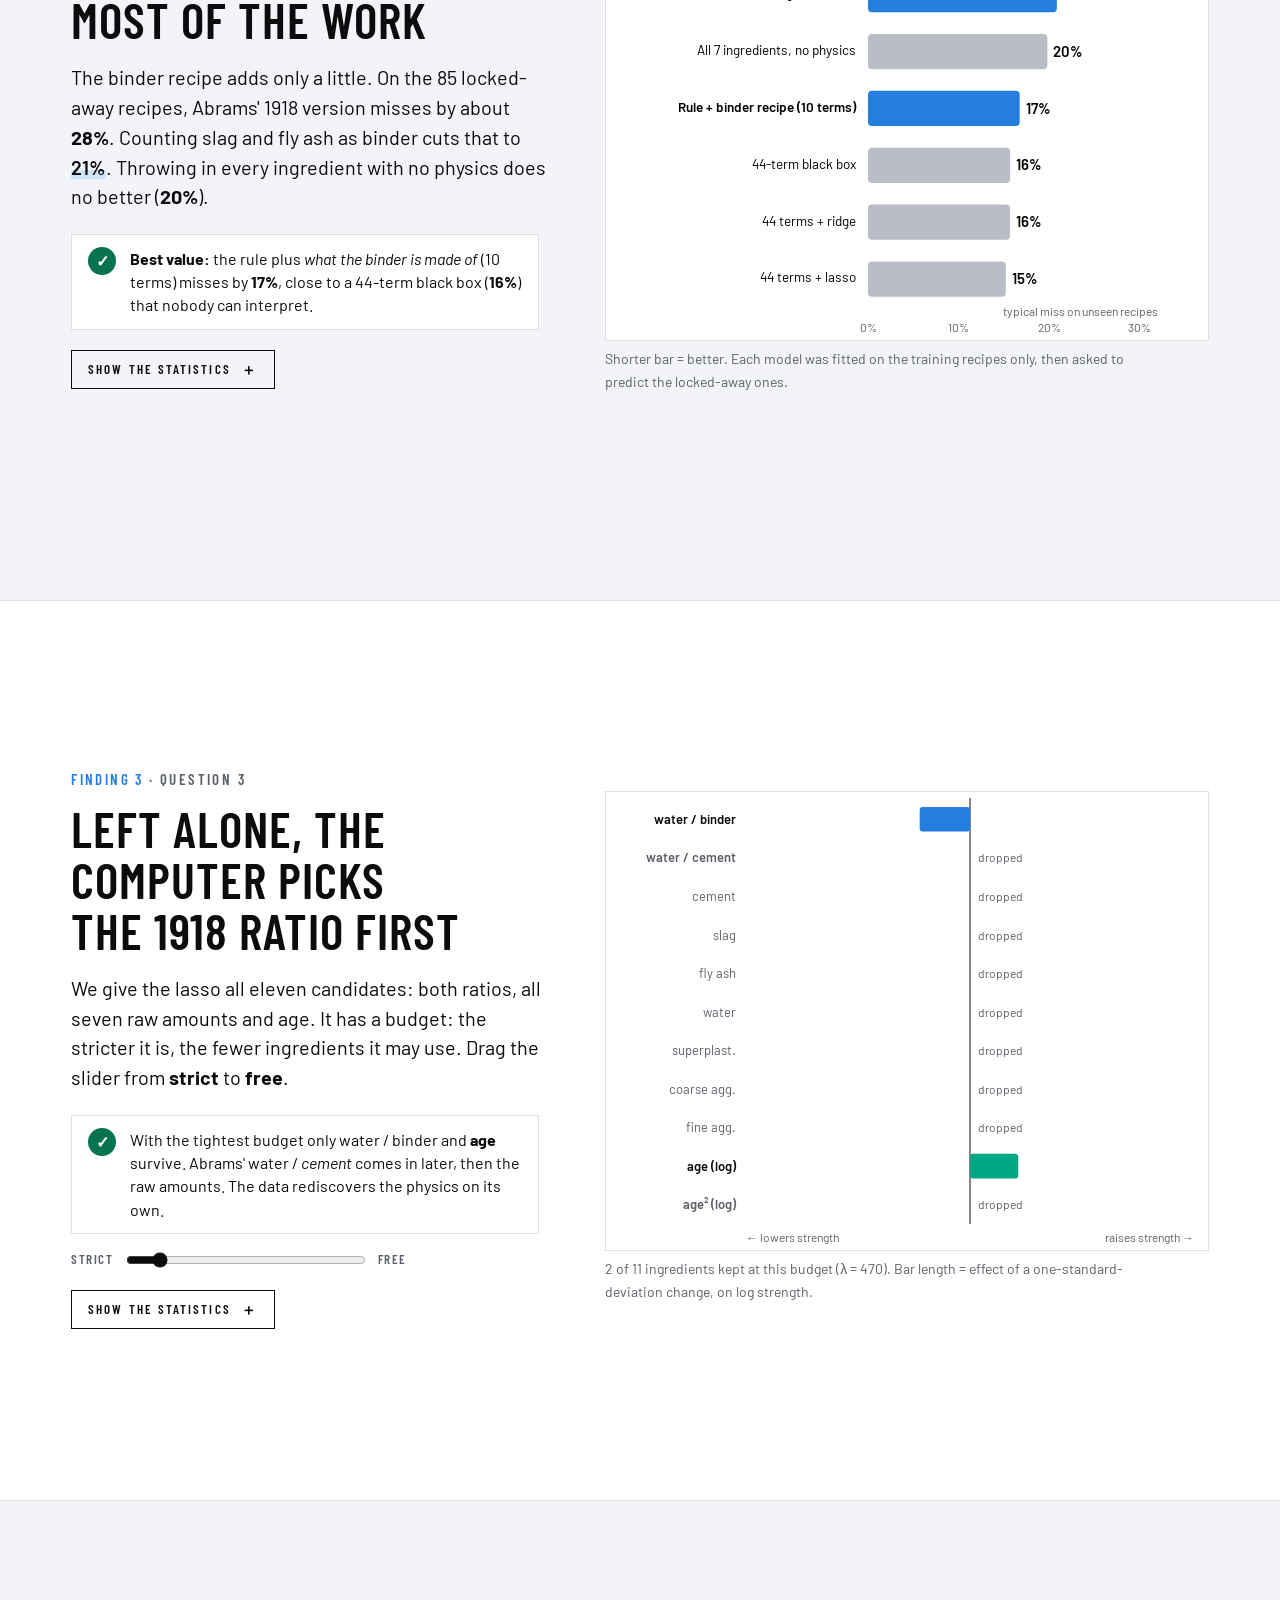
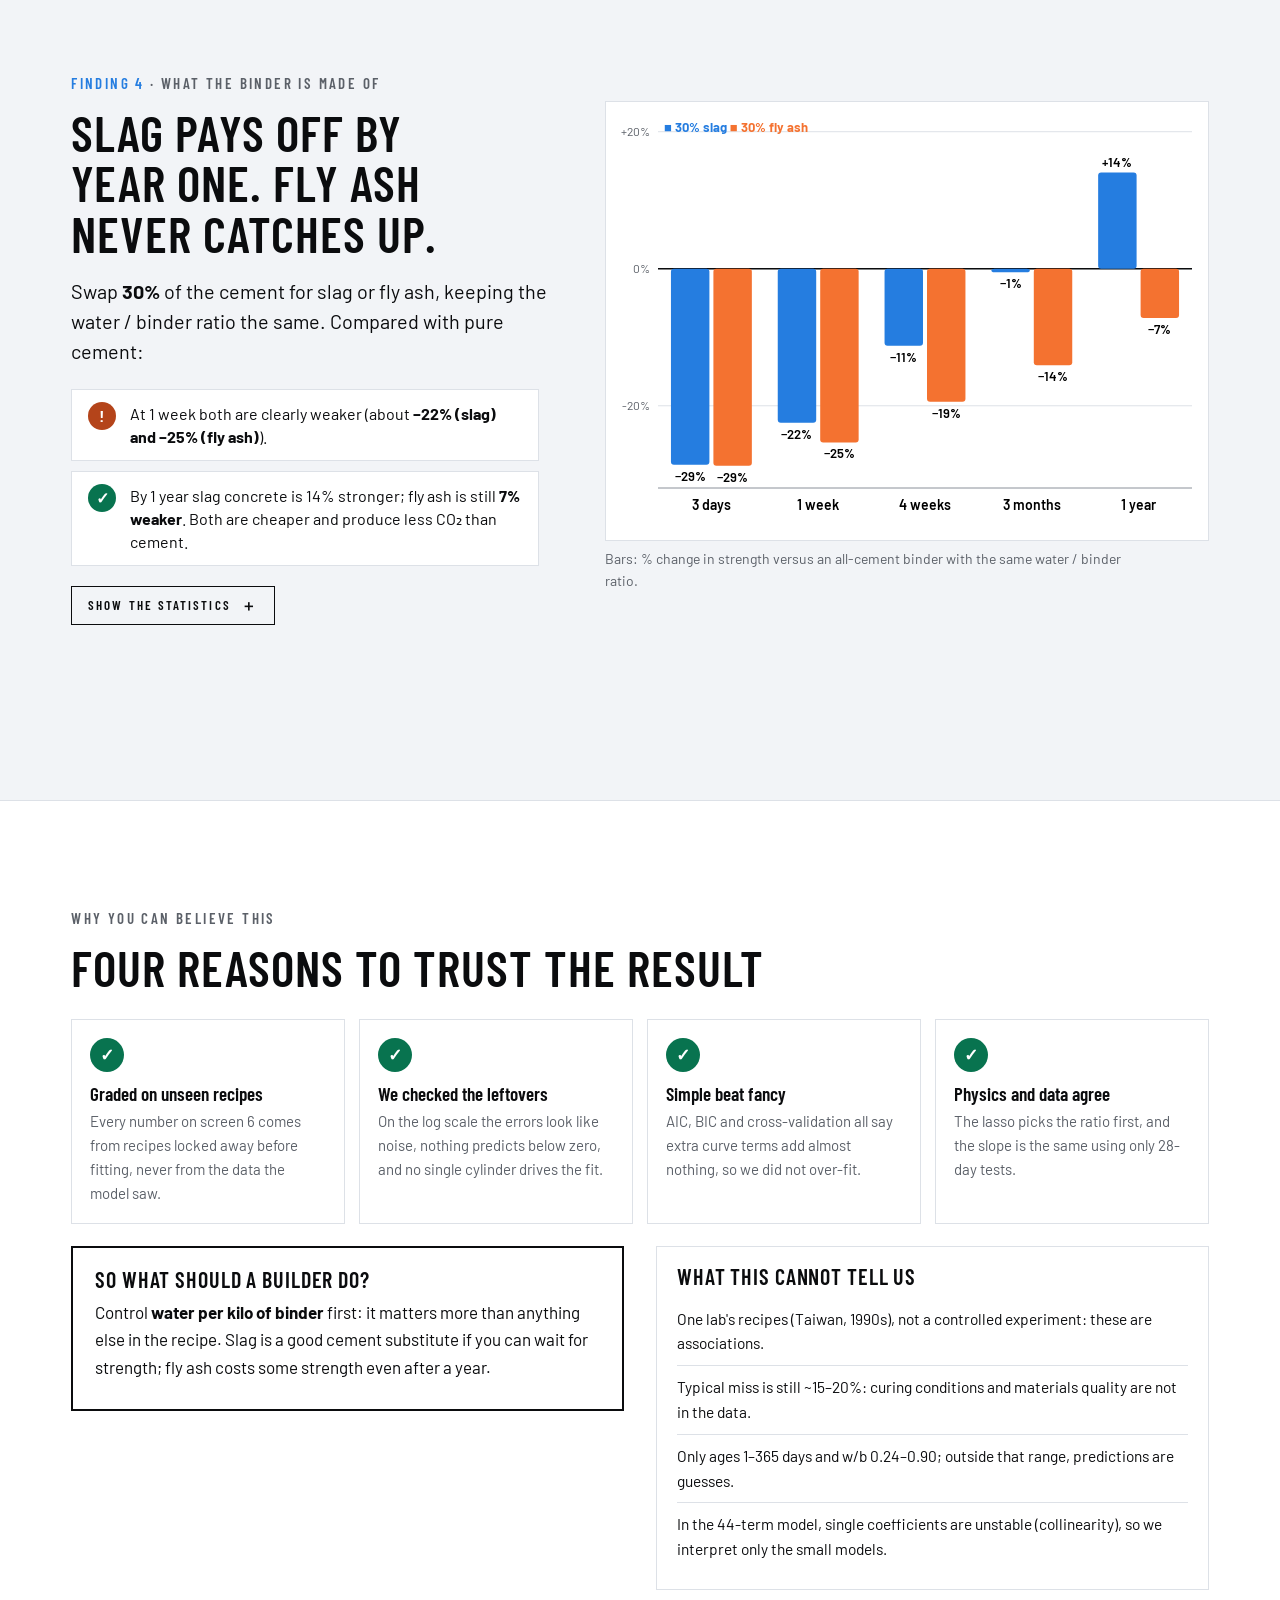
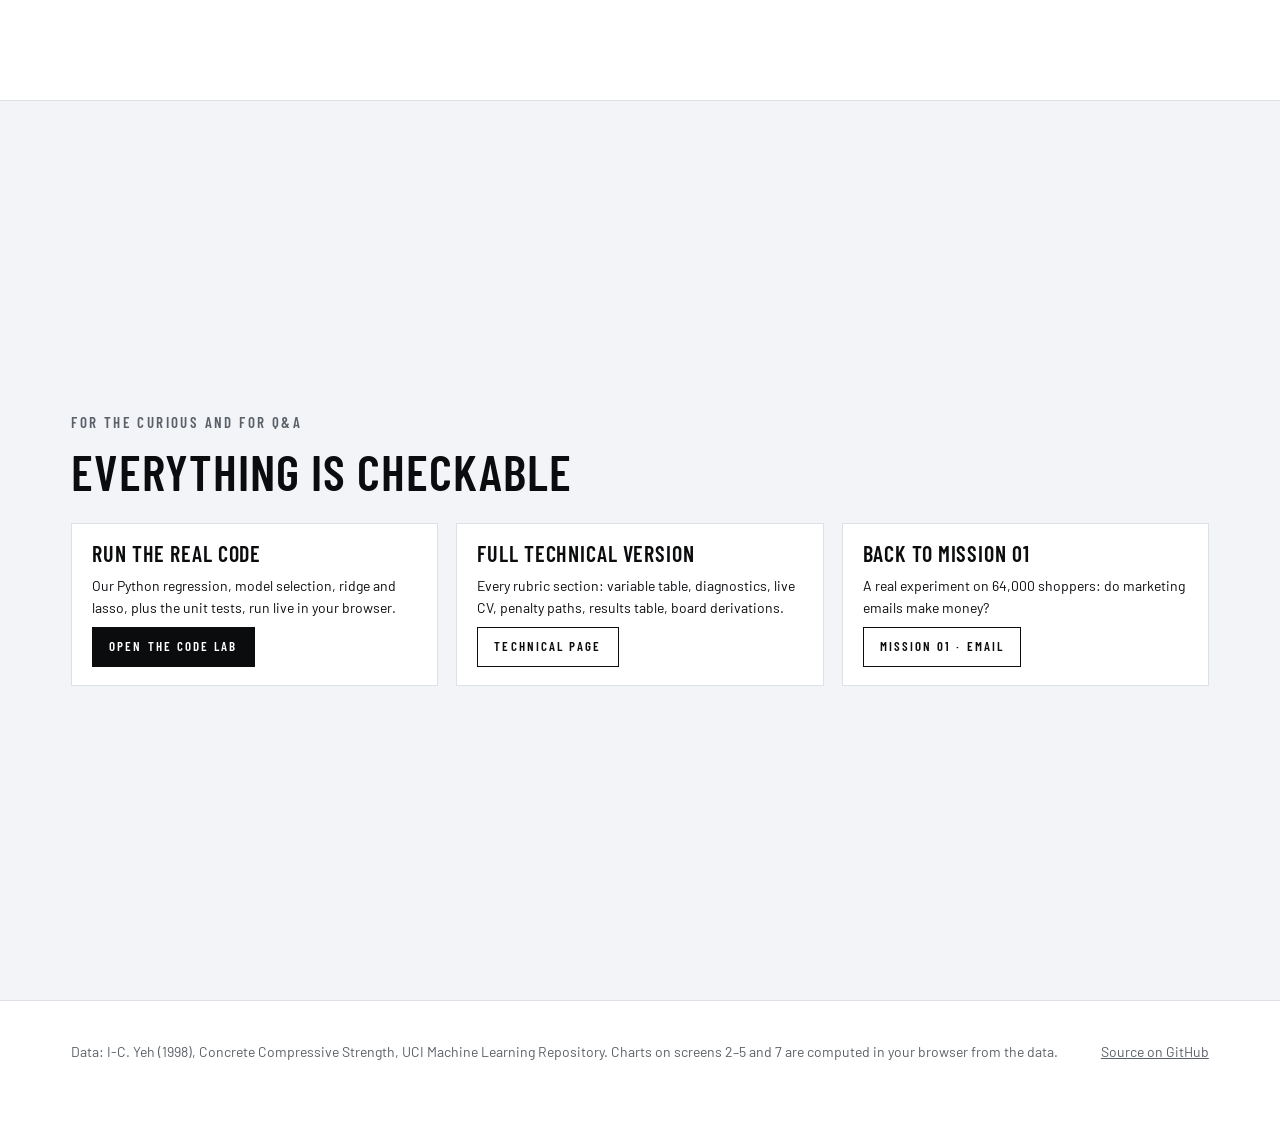
==== commit a1c17db6: "Concrete mission rebuilt as a story: one claim, one picture and one proof per screen, live predictor" ====
--- a/concrete.html
+++ b/concrete.html
@@ -3,11 +3,11 @@
 <head>
 <meta charset="utf-8">
 <meta name="viewport" content="width=device-width, initial-scale=1">
-<title>Mission 02 · Concrete strength</title>
+<title>Mission 02 · What makes concrete strong?</title>
 <link rel="icon" href="data:image/svg+xml,%3Csvg xmlns='http://www.w3.org/2000/svg' viewBox='0 0 32 32'%3E%3Crect width='32' height='32' fill='%230b0c0e'/%3E%3Ccircle cx='10' cy='16' r='3' fill='%238c8c8c'/%3E%3Ccircle cx='16' cy='16' r='3' fill='%23257de0'/%3E%3Ccircle cx='22' cy='16' r='3' fill='%23f47230'/%3E%3C/svg%3E">
 <link rel="preconnect" href="https://fonts.googleapis.com"><link rel="preconnect" href="https://fonts.gstatic.com" crossorigin>
-<link href="https://fonts.googleapis.com/css2?family=Barlow:wght@400;500;600&family=Barlow+Condensed:wght@500;600;700&family=JetBrains+Mono:wght@400&display=swap" rel="stylesheet">
-<link rel="stylesheet" href="assets/css/site.css">
+<link href="https://fonts.googleapis.com/css2?family=Barlow:wght@400;500;600&family=Barlow+Condensed:wght@500;600;700&display=swap" rel="stylesheet">
+<link rel="stylesheet" href="assets/css/site.css?v=21">
 </head>
 <body>
 <nav class="nav" aria-label="Main">
@@ -16,307 +16,213 @@
   <button class="btn sm present-btn" type="button">Present</button>
 </nav>
 
-<section class="hero" id="intro" data-title="Mission 02">
+<!-- 1 -->
+<section class="hero" id="s1" data-title="The question">
   <svg class="bg" id="heroCurves" aria-hidden="true"></svg>
   <div class="scrim"></div>
   <div class="wrap">
-    <p class="label">Mission 02 · Written-report dataset · UCI Concrete Compressive Strength · 1,030 laboratory tests</p>
-    <h1>Abrams' law,<br>107 years later</h1>
-    <p class="lead">In 1918 Duff Abrams said one number sets the strength of concrete: water divided by cement. The curves above are that law, fitted to our data, at five curing ages. We test how far it goes, and what the recipe adds for mixtures the model has never seen.</p>
-    <div class="stats" id="heroStats"></div>
-  </div>
-</section>
-
-<!-- ============ 01 RESEARCH QUESTION ============ -->
-<section class="chapter" id="rq" data-title="Research question">
+    <p class="kicker">Mission 02 · 1,030 concrete cylinders crushed in a lab</p>
+    <h1>What makes concrete<br>strong?</h1>
+    <p class="say">In 1918 an engineer, Duff Abrams, claimed that <b>one number</b> decides it: how much water you mix in per kilo of cement. <span class="wide-only">Every dot in the picture is one tested cylinder; the curves are his rule, fitted to our data.</span> We put his rule on trial.</p>
+    <div class="proofs" style="max-width:62ch">
+      <div class="proof"><span class="ic info">1</span><span><b>Is the 1918 rule still right?</b> How much of the strength does that one ratio explain?</span></div>
+      <div class="proof"><span class="ic info">2</span><span><b>Does the full recipe add anything?</b> Do we predict <i>new</i> recipes better with every ingredient?</span></div>
+      <div class="proof"><span class="ic info">3</span><span><b>Would a computer find the same rule</b> if we let it pick from all the ingredients on its own?</span></div>
+    </div>
+  </div>
+</section>
+
+<!-- 2 -->
+<section class="chapter slide alt" id="s2" data-title="The data">
+  <div class="wrap split">
+    <div>
+      <p class="kicker">The data</p>
+      <h2 class="claim">More water, weaker concrete</h2>
+      <p class="say">A lab mixed <b id="nMix">–</b> different recipes, poured cylinders and crushed them after 1 day to 1 year. That gives <b id="nObs">–</b> strength readings. Concrete is mostly stone and sand held together by a paste of water and <b>binder</b>: cement plus two cheaper industrial leftovers, slag and fly ash.</p>
+      <div class="proofs">
+        <div class="proof"><span class="ic">✓</span><span>The key number is the <span class="hl">water / binder ratio</span>: kilos of water per kilo of binder. Watery paste (right side of the chart) is weak; thick paste (left) is strong. Older concrete (darker dots) is stronger.</span></div>
+      </div>
+      <details class="math"><summary>Show the statistics</summary><div class="body">
+        <p>Source: I-C. Yeh (1998), UCI Concrete Compressive Strength data. Unit of observation: one cylinder test. Outcome: compressive strength f (MPa), range 2.3–82.6. Inputs: cement, slag, fly ash, water, superplasticizer, coarse and fine aggregate (kg/m³), age (days). No missing values.</p>
+        <p><b id="nMulti">–</b> recipes were tested at several ages and <b id="nDup">–</b> rows are exact repeats, so the 1,030 rows are <b>not</b> 1,030 independent recipes. This matters for testing (screen 5).</p></div></details>
+    </div>
+    <div>
+      <div class="fig" style="min-height:min(470px,58vh)"><svg id="scatter" aria-label="Strength against water/binder ratio"></svg></div>
+      <p class="note">Hover a dot to see its recipe. Colour = age when crushed, light (3 days) to dark (1 year).</p>
+    </div>
+  </div>
+</section>
+
+<!-- 3 -->
+<section class="chapter slide" id="s3" data-title="Finding 1">
+  <div class="wrap split">
+    <div>
+      <p class="kicker"><i>Finding 1</i> · Question 1</p>
+      <h2 class="claim">One ratio explains most of the strength</h2>
+      <p class="say">Just two things, the water / binder ratio and the age, explain <span class="hl" id="r2">–</span> of why some cylinders are stronger than others. Every extra <b>0.1</b> of water per kilo of binder costs about <span class="hlo" id="per01">–</span> of the strength.</p>
+      <div class="proofs">
+        <div class="proof"><span class="ic">✓</span><span><b>Try it.</b> Move the slider: thicker paste gives stronger concrete, at every age.</span></div>
+        <div class="proof"><span class="ic">✓</span><span><b>Not luck.</b> The ratio's effect is <b id="tWB">–</b> standard errors away from zero. Fitting only the 28-day tests gives almost the same slope (<b id="slope28">–</b> vs <b id="slopeAll">–</b>).</span></div>
+      </div>
+      <details class="math"><summary>Show the statistics</summary><div class="body">
+        <p><b>Method: multiple linear regression by least squares (Lectures 12–13).</b> Abrams' law f = A / B<sup>w/b</sup> becomes linear after taking logs, so we fit</p>
+        <div class="f">log f<sub>i</sub> = β₀ + β₁ (w/b)<sub>i</sub> + β₂ a<sub>i</sub> + β₃ a<sub>i</sub>² + ε<sub>i</sub>, &nbsp; a = log(age / 28)</div>
+        <div class="f">β̂ = (XᵀX)⁻¹Xᵀy, &nbsp; Var(β̂ | X) = σ²(XᵀX)⁻¹</div>
+        <div id="coefTab"></div>
+        <p>A change of 0.1 in w/b multiplies strength by e<sup>0.1 β₁</sup>. With water / <i>cement</i> (Abrams' original ratio) R² is only <b id="r2wc">–</b>: counting slag and fly ash as binder matters.</p></div></details>
+    </div>
+    <div>
+      <div class="controls"><label class="range">Water / binder <input id="wb" type="range" min="25" max="90" value="50" aria-label="Water to binder ratio"><b id="wbLab">0.50</b></label><div class="seg" id="segAge" role="group" aria-label="Age"></div></div>
+      <div class="eq" style="margin-top:14px"><div class="tile good"><b id="pred">–</b><span>Predicted strength</span><small id="predCI"></small></div></div>
+      <div class="fig" style="min-height:min(380px,46vh);margin-top:10px"><svg id="curves" aria-label="Fitted law by age"></svg></div>
+    </div>
+  </div>
+</section>
+
+<!-- 4 -->
+<section class="chapter slide alt" id="s4" data-title="Checking the model">
+  <div class="wrap split">
+    <div>
+      <p class="kicker">Not fooling ourselves · 1</p>
+      <h2 class="claim">Raw strength breaks the model. Log strength fixes it.</h2>
+      <p class="say">A good model leaves leftovers (errors) that look like random noise around zero. Flip between the two versions.</p>
+      <div class="proofs">
+        <div class="proof"><span class="ic warn">!</span><span><b>Raw MPa:</b> the errors bend in a curve, and <b id="nNeg">–</b> cylinders get a <b>negative</b> predicted strength, which is impossible.</span></div>
+        <div class="proof"><span class="ic">✓</span><span><b>log MPa</b> (Abrams' own form): the curve disappears, no impossible predictions, and no single cylinder pulls the fit around (largest influence, Cook's D = <b id="maxCook">–</b>).</span></div>
+      </div>
+      <div class="controls" style="margin-top:16px"><div class="seg" id="segScale" role="group" aria-label="Scale"></div></div>
+      <details class="math"><summary>Show the statistics</summary><div class="body">
+        <p><b>Method: regression diagnostics (Lecture 13).</b> Residuals e = y − Xβ̂; hat matrix H = X(XᵀX)⁻¹Xᵀ with leverages h<sub>ii</sub>; studentized residuals e<sub>i</sub>/(σ̂√(1−h<sub>ii</sub>)); Cook's distance D<sub>i</sub> = e<sub>i</sub>² h<sub>ii</sub> / (q σ̂² (1−h<sub>ii</sub>)²).</p>
+        <p>Remaining issue: young concrete varies relatively more, so variance is not perfectly constant on either scale. That is why every model below is judged by error on unseen recipes, which does not rely on that assumption.</p></div></details>
+    </div>
+    <div><div class="fig" style="min-height:min(440px,54vh)"><svg id="rvf" aria-label="Residuals against fitted values"></svg></div>
+      <p class="note" id="rvfNote"></p></div>
+  </div>
+</section>
+
+<!-- 5 -->
+<section class="chapter slide" id="s5" data-title="A fair exam">
+  <div class="wrap split">
+    <div>
+      <p class="kicker">Not fooling ourselves · 2</p>
+      <h2 class="claim">Every model sits an exam on unseen recipes</h2>
+      <p class="say">A model can memorise the data it was fitted on. So we lock away <b>85 whole recipes</b> (orange) before fitting anything, and only use them at the very end. The same recipe tested at 7 and at 28 days always lands on the same side, so no answer leaks.</p>
+      <div class="proofs">
+        <div class="proof"><span class="ic">✓</span><span><b>Simpler wins ties.</b> Inside the training recipes we also hold out one tenth at a time (cross-validation) to choose how bendy the age curve should be. Adding more age terms barely moves the error, so we keep the simple curve.</span></div>
+      </div>
+      <div class="controls" style="margin-top:16px"><button class="btn sm solid" id="reshuf" type="button">Draw a new exam</button></div>
+      <details class="math"><summary>Show the statistics</summary><div class="body">
+        <p><b>Method: model selection with AIC, BIC and grouped K-fold cross-validation (Lectures 14–15).</b> Gaussian log-likelihood: −2ℓ̂ = n log(RSS/n) + n log 2π + n. AIC = −2ℓ̂ + 2k, BIC = −2ℓ̂ + k log n. CV: 10 folds formed from whole mixtures, error = mean squared error on log f.</p>
+        <div id="degTab"></div>
+        <p>AIC picks degree <b id="dA">–</b>, BIC picks <b id="dB">–</b>, the one-standard-error CV rule picks <b id="d1">–</b>. All CV errors lie within one SE of each other, so we use degree 2.</p></div></details>
+    </div>
+    <div><div class="pplwrap" style="min-height:min(430px,52vh)"><canvas id="mixGrid" aria-label="427 recipes split into training and exam"></canvas></div>
+      <p class="note" id="mixNote"></p></div>
+  </div>
+</section>
+
+<!-- 6 -->
+<section class="chapter slide alt" id="s6" data-title="Finding 2">
+  <div class="wrap split">
+    <div>
+      <p class="kicker"><i>Finding 2</i> · Question 2</p>
+      <h2 class="claim">The 1918 rule does most of the work</h2>
+      <p class="say">The binder recipe adds only a little. On the 85 locked-away recipes, Abrams' 1918 version misses by about <b id="e_wc">–</b>. Counting slag and fly ash as binder cuts that to <span class="hl" id="e_wb">–</span>. Throwing in every ingredient with no physics does no better (<b id="e_ing">–</b>).</p>
+      <div class="proofs">
+        <div class="proof"><span class="ic">✓</span><span><b>Best value:</b> the rule plus <i>what the binder is made of</i> (10 terms) misses by <b id="e_plus">–</b>, close to a 44-term black box (<b id="e_quad">–</b>) that nobody can interpret.</span></div>
+      </div>
+      <details class="math"><summary>Show the statistics</summary><div class="body">
+        <p>Typical miss = mean absolute percentage error on the held-out mixtures. Same ranking by root-mean-squared error of log f (table). The 44-term model has all squares and pairwise products of the 8 inputs; its XᵀX has condition number about 6 × 10⁶, so individual coefficients are unstable even though predictions are fine. Ridge and lasso tame that (next screen).</p>
+        <div id="cmpTab"></div></div></details>
+    </div>
+    <div><div class="fig" style="min-height:min(440px,54vh)"><svg id="cmpBars" aria-label="Typical prediction error on unseen recipes"></svg></div>
+      <p class="note">Shorter bar = better. Each model was fitted on the training recipes only, then asked to predict the locked-away ones.</p></div>
+  </div>
+</section>
+
+<!-- 7 -->
+<section class="chapter slide" id="s7" data-title="Finding 3">
+  <div class="wrap split">
+    <div>
+      <p class="kicker"><i>Finding 3</i> · Question 3</p>
+      <h2 class="claim">Left alone, the computer picks the 1918 ratio first</h2>
+      <p class="say">We give the lasso all eleven candidates: both ratios, all seven raw amounts and age. It has a budget: the stricter it is, the fewer ingredients it may use. Drag the slider from <b>strict</b> to <b>free</b>.</p>
+      <div class="proofs">
+        <div class="proof"><span class="ic">✓</span><span>With the tightest budget only <span class="hl">water / binder</span> and <b>age</b> survive. Abrams' water / <i>cement</i> comes in later, then the raw amounts. The data rediscovers the physics on its own.</span></div>
+      </div>
+      <div class="controls" style="margin-top:16px"><label class="range">Strict <input id="lam" type="range" min="0" max="100" value="12" aria-label="Lasso budget"> Free</label></div>
+      <details class="math"><summary>Show the statistics</summary><div class="body">
+        <p><b>Method: lasso and ridge (Lectures 14 and 16).</b> Columns standardized, then</p>
+        <div class="f">lasso: min ‖y − β₀ − Zβ‖² + λ Σ|β<sub>j</sub>| &nbsp;&nbsp; ridge: β̂ = (ZᵀZ + λI)⁻¹Zᵀy</div>
+        <p>Solved by coordinate descent: each step is a soft-threshold S(z, λ/2) = sign(z)·max(|z| − λ/2, 0), which sets small coefficients exactly to zero. Ridge only shrinks, never drops. λ chosen by grouped 10-fold CV for the comparison on screen 6.</p>
+        <p id="entry"></p></div></details>
+    </div>
+    <div><div class="fig" style="min-height:min(460px,56vh)"><svg id="coefBars" aria-label="Lasso coefficients"></svg></div>
+      <p class="note" id="lamNote"></p></div>
+  </div>
+</section>
+
+<!-- 8 -->
+<section class="chapter slide alt" id="s8" data-title="Finding 4">
+  <div class="wrap split">
+    <div>
+      <p class="kicker"><i>Finding 4</i> · What the binder is made of</p>
+      <h2 class="claim">Slag pays off by year one. Fly ash never catches up.</h2>
+      <p class="say">Swap <b>30%</b> of the cement for slag or fly ash, keeping the water / binder ratio the same. Compared with pure cement:</p>
+      <div class="proofs">
+        <div class="proof"><span class="ic warn">!</span><span>At 1 week both are clearly weaker (about <b id="r7">–</b>).</span></div>
+        <div class="proof"><span class="ic">✓</span><span>By 1 year slag concrete is <span class="hl" id="slag365">–</span>; fly ash is still <b id="ash365">–</b>. Both are cheaper and produce less CO₂ than cement.</span></div>
+      </div>
+      <details class="math"><summary>Show the statistics</summary><div class="body">
+        <p>From the 10-term model: log f = β₀ + β₁ w/b + β₂ slag share + β₃ ash share + β₄ superplast. + age terms + interactions of w/b, slag share and ash share with log age. The change at age t for a 0.3 share is exp(0.3(β<sub>share</sub> + β<sub>share×a</sub> a<sub>t</sub>)) − 1.</p>
+        <div id="plusTab"></div>
+        <p>This is an association across lab recipes, not a controlled swap experiment.</p></div></details>
+    </div>
+    <div><div class="fig" style="min-height:min(440px,54vh)"><svg id="swap" aria-label="Strength change from replacing 30% of cement"></svg></div>
+      <p class="note">Bars: % change in strength versus an all-cement binder with the same water / binder ratio.</p></div>
+  </div>
+</section>
+
+<!-- 9 -->
+<section class="chapter slide" id="s9" data-title="Why trust it">
   <div class="wrap">
-    <header><p class="label">01 · Research question <span class="rub">Rubric: research questions</span></p><h2>Is a 1918 law still enough?</h2></header>
-    <p>Engineers design concrete with a rule of thumb: less water per kilogram of binder means stronger concrete. Modern mixes also replace some cement with industrial by-products (slag, fly ash) to cut cost and CO₂. Instead of just "predicting strength", we test a <b>physical law</b> and measure what it misses.</p>
-    <div class="rq"><span class="n">Q1</span><div><h3>How much of the variation in strength does the law explain, and how precise is its slope?</h3><p>Abrams: f = A / B<sup>w/c</sup>, so log f is <b>linear</b> in the ratio. We use the water-to-binder ratio w/b plus curing age.</p></div></div>
-    <div class="rq"><span class="n">Q2</span><div><h3>Do the individual ingredients add predictive information beyond the law, for mixtures never seen in fitting?</h3><p>Judged on held-out mixtures, not on the data used to fit.</p></div></div>
-    <div class="rq"><span class="n">Q3</span><div><h3>Left to choose freely, does a lasso pick the water–binder ratio?</h3><p>A data-driven check of the physics: the lasso sees both ratios and all seven raw amounts.</p></div></div>
-    <div class="can">
-      <div class="panel"><h3><span class="ok-i">✓</span>What these variables can establish</h3>
-        <div class="kv"><span><b>Associations</b> between recipe, age and strength across 427 lab recipes, and how well they <b>predict</b> new recipes.</span></div>
-        <div class="kv"><span>Whether a <b>simple physical law</b> captures most of that association.</span></div></div>
-      <div class="panel"><h3><span class="no-i">✕</span>What they cannot establish</h3>
-        <div class="kv"><span><b>Causal effects</b> of changing one ingredient: recipes were designed, not randomized, and ingredients move together.</span></div>
-        <div class="kv"><span><b>Lab-to-lab differences</b>: the data pool several sources, and curing conditions are not recorded.</span></div></div>
-    </div>
-  </div>
-</section>
-
-<!-- ============ 02 DATA ============ -->
-<section class="chapter alt" id="data" data-title="The data">
+    <p class="kicker">Why you can believe this</p>
+    <h2 class="claim">Four reasons to trust the result</h2>
+    <div class="trust">
+      <div class="t"><div class="ic">✓</div><h3>Graded on unseen recipes</h3><p>Every number on screen 6 comes from recipes locked away before fitting, never from the data the model saw.</p></div>
+      <div class="t"><div class="ic">✓</div><h3>We checked the leftovers</h3><p>On the log scale the errors look like noise, nothing predicts below zero, and no single cylinder drives the fit.</p></div>
+      <div class="t"><div class="ic">✓</div><h3>Simple beat fancy</h3><p>AIC, BIC and cross-validation all say extra curve terms add almost nothing, so we did not over-fit.</p></div>
+      <div class="t"><div class="ic">✓</div><h3>Physics and data agree</h3><p>The lasso picks the ratio first, and the slope is the same using only 28-day tests.</p></div>
+    </div>
+    <div class="grid2 even" style="margin-top:22px">
+      <div class="rec"><h3>So what should a builder do?</h3><p>Control <b>water per kilo of binder</b> first: it matters more than anything else in the recipe. Slag is a good cement substitute if you can wait for strength; fly ash costs some strength even after a year.</p></div>
+      <div class="panel"><h3>What this cannot tell us</h3>
+        <div class="kv"><span>One lab's recipes (Taiwan, 1990s), not a controlled experiment: these are associations.</span></div>
+        <div class="kv"><span>Typical miss is still ~15–20%: curing conditions and materials quality are not in the data.</span></div>
+        <div class="kv"><span>Only ages 1–365 days and w/b 0.24–0.90; outside that range, predictions are guesses.</span></div>
+        <div class="kv"><span>In the 44-term model, single coefficients are unstable (collinearity), so we interpret only the small models.</span></div></div>
+    </div>
+  </div>
+</section>
+
+<!-- 10 -->
+<section class="chapter slide alt" id="s10" data-title="Under the hood">
   <div class="wrap">
-    <header><p class="label">02 · Data understanding <span class="rub">Rubric: data understanding</span></p><h2>One row is one cylinder test</h2></header>
-    <div class="controls">
-      <div class="seg" id="segX" role="group" aria-label="x variable"></div>
-      <div class="seg" id="segLogY" role="group" aria-label="y scale"></div>
-    </div>
-    <div class="grid2">
-      <div><div class="fig"><svg id="scatter" aria-label="Strength against a chosen variable"></svg></div><p class="note"><b>How to read:</b> each dot is one test; colour = curing age. Pick any variable above to see its relation with strength. Hover a dot for its full recipe.</p></div>
-      <div>
-        <div class="panel">
-          <h3>Variables</h3>
-          <div class="scroll"><table class="dict">
-            <tr><th>Column</th><th>Meaning</th></tr>
-            <tr><td>cement, slag, fly ash</td><td>Binders, kg per m³ of concrete</td></tr>
-            <tr><td>water</td><td>kg/m³; divided by the binder total it gives <b>w/b</b></td></tr>
-            <tr><td>superplasticizer</td><td>Additive that lets mixes use less water, kg/m³</td></tr>
-            <tr><td>coarse, fine agg.</td><td>Gravel and sand, kg/m³</td></tr>
-            <tr><td>age</td><td>Days of curing before the test (1–365)</td></tr>
-            <tr><td>strength f</td><td>Compressive strength, MPa: the <b>response</b></td></tr>
-          </table></div>
-          <p class="note">Source: I.-C. Yeh (1998), UCI repository, doi:10.24432/C5PK67. Derived: w/b, w/c, slag and fly-ash shares of the binder, a = log(age/28).</p>
-        </div>
-        <div class="panel" style="margin-top:12px">
-          <h3>Unusual data and what we decided</h3>
-          <div class="kv"><span>Missing values</span><b>none</b></div>
-          <div class="kv"><span>Distinct recipes among <span id="nObs">–</span> tests → hold out <b>whole recipes</b> when validating</span><b id="nMix">–</b></div>
-          <div class="kv"><span>Recipes tested at several ages (not independent)</span><b id="nMulti">–</b></div>
-          <div class="kv"><span>Exact repeats → kept as replicate cylinders</span><b id="nDup">–</b></div>
-          <div class="kv"><span>Mass of 1 m³ is nearly fixed → raw amounts collinear</span><b id="mass">–</b></div>
-        </div>
-      </div>
-    </div>
-  </div>
-</section>
-
-<!-- ============ 03 APPROACH ============ -->
-<section class="chapter" id="approach" data-title="Approach">
-  <div class="wrap">
-    <header><p class="label">03 · Concepts and approach <span class="rub">Rubric: concepts and approach</span></p><h2>Fit, check, choose, shrink</h2></header>
-    <div class="grid3">
-      <div class="concept-card"><span class="lec">Lectures 12–13</span><h3>Least squares + diagnostics</h3>
-        <dl><dt>Answers</dt><dd>Q1: the law's slope, its SE and R².</dd><dt>Why this method</dt><dd>On the log scale the law is linear, so OLS estimates Abrams' constant directly: B = e<sup>−β₁</sup>.</dd><dt>Assumes</dt><dd>Linear mean, constant variance, independent errors. Checked with residual plots, leverage, Cook's distance and κ(XᵀX).</dd></dl></div>
-      <div class="concept-card"><span class="lec">Lectures 14–15</span><h3>AIC, BIC, grouped K-fold CV</h3>
-        <dl><dt>Answers</dt><dd>Q1–Q2: how curved the age effect is, and which model predicts best.</dd><dt>Why this method</dt><dd>R² always rises with more terms. AIC and BIC penalize complexity, and CV measures error on data not used to fit.</dd><dt>Our twist</dt><dd>Folds are whole recipes, so a recipe never appears in both training and validation.</dd></dl></div>
-      <div class="concept-card"><span class="lec">Lectures 14, 16</span><h3>Ridge and lasso</h3>
-        <dl><dt>Answers</dt><dd>Q2–Q3: does shrinkage help a 44-term model, and which variables does the lasso keep?</dd><dt>Why this method</dt><dd>Raw ingredients are nearly collinear. Penalties stabilize the coefficients, and the lasso sets some exactly to 0.</dd><dt>Bayesian view</dt><dd>Ridge = MAP with N(0, τ²) priors (λ = σ²/τ²); lasso = MAP with Laplace(0, b) priors (λ = 2σ²/b).</dd></dl></div>
-    </div>
-    <div class="grid2" style="margin-top:22px">
-      <div class="panel"><h3>Notation (as in the lecture notes)</h3>
-        <div class="scroll"><table class="notation">
-          <tr><td>Y<sub>i</sub> = log f<sub>i</sub></td><td>response: log strength of test i, i = 1, …, n</td></tr>
-          <tr><td>r<sub>i</sub>, a<sub>i</sub></td><td>water/binder ratio; a<sub>i</sub> = log(age<sub>i</sub>/28)</td></tr>
-          <tr><td>y = Xβ + ε</td><td>model in matrix form; X is n × (p+1) with a column of 1s</td></tr>
-          <tr><td>β̂ = (XᵀX)⁻¹Xᵀy</td><td>least squares; Var(β̂ | X) = σ²(XᵀX)⁻¹, σ̂² = RSS/(n−p−1)</td></tr>
-          <tr><td>h<sub>ii</sub>, D<sub>i</sub></td><td>leverage (diagonal of H = X(XᵀX)⁻¹Xᵀ); Cook's distance</td></tr>
-          <tr><td>AIC, BIC</td><td>−2 log L̂ + 2k and −2 log L̂ + k log n</td></tr>
-          <tr><td>λ</td><td>penalty weight for ridge (‖β‖₂²) and lasso (‖β‖₁)</td></tr>
-        </table></div></div>
-      <div class="panel"><h3>Hypothesis we test</h3><p class="small">H<sub>0</sub>: β<sub>1</sub> = 0 (water/binder has no association with log strength) vs H<sub>1</sub>: β<sub>1</sub> ≠ 0, using t = β̂<sub>1</sub> / SE(β̂<sub>1</sub>).</p>
-        <h3 style="margin-top:14px">Different from Mission 01</h3><p class="small">Mission 01 is inference on a randomized experiment: tests, a Bayesian posterior, the bootstrap. Here the methods are <b>regression, model selection and regularization</b>. Only basic summaries and plots are shared.</p></div>
-    </div>
-  </div>
-</section>
-
-<!-- ============ 04 LAW ============ -->
-<section class="chapter alt" id="law" data-title="The law">
-  <div class="wrap">
-    <header><p class="label">04 · Concept 1 · Lecture 12 · Least squares in matrix form</p><h2>Fit the law, live</h2></header>
-    <div class="explain">
-      <div class="ex"><b>What we do</b><p>Fit log strength = a line in the water/binder ratio + a polynomial in log-age, by least squares.</p></div>
-      <div class="ex"><b>In symbols</b><p>Y<sub>i</sub> = β<sub>0</sub> + β<sub>1</sub>r<sub>i</sub> + Σ<sub>k≤d</sub> γ<sub>k</sub>a<sub>i</sub><sup>k</sup> + ε<sub>i</sub>, solved by β̂ = (XᵀX)⁻¹Xᵀy.</p></div>
-      <div class="ex"><b>How to read the chart</b><p>Dots are tests at 3–365 days. Each curve is the fitted law at one age: weaker as w/b rises, stronger as concrete ages.</p></div>
-      <div class="ex"><b>Try this</b><p>Switch to w/c, Abrams' original ratio: R² drops. Raise d: the curves barely change. Chapter 06 decides d properly.</p></div>
-    </div>
-    <div class="controls">
-      <div class="seg" id="segRatio" role="group" aria-label="Ratio"></div>
-      <label class="range">Age polynomial degree d <input id="deg" type="range" min="1" max="6" value="2"><b id="degLab">2</b></label>
-    </div>
-    <div class="grid2">
-      <div><div class="fig"><svg id="curves" aria-label="Fitted Abrams curves"></svg></div></div>
-      <div>
-        <div class="panel"><h3>Coefficients (all 1,030 tests)</h3><div class="scroll"><table id="coefTab"></table></div></div>
-        <div class="stats" id="lawStats" style="margin-top:14px"></div>
-      </div>
-    </div>
-    <p class="takeaway"><b>Takeaway</b>Each +0.1 in water/binder lowers strength by about 24% (t ≈ −40). With age, two numbers explain about 78% of the variation in log strength. Abrams' w/c explains only about 66%.</p>
-  </div>
-</section>
-
-<!-- ============ 05 DIAGNOSTICS ============ -->
-<section class="chapter" id="diag" data-title="Diagnostics">
-  <div class="wrap">
-    <header><p class="label">05 · Concept 1 · Lecture 13 · Residuals, leverage, collinearity</p><h2>Check before you trust</h2></header>
-    <div class="explain">
-      <div class="ex"><b>Residuals vs fitted</b><p>Should be a shapeless cloud around 0. A curve means the wrong form; a funnel means non-constant variance.</p></div>
-      <div class="ex"><b>Normal Q–Q</b><p>Points on the line mean roughly normal errors. Bending tails mean heavier tails.</p></div>
-      <div class="ex"><b>Leverage and Cook's D</b><p>h<sub>ii</sub> measures how unusual a recipe is; Cook's D, how much one test moves the fit. Orange: D<sub>i</sub> &gt; 4/n.</p></div>
-      <div class="ex"><b>Try this</b><p>Switch to "Raw MPa": the residuals curve and some predictions go negative. That is why we model log strength.</p></div>
-    </div>
-    <div class="controls"><div class="seg" id="segScale" role="group" aria-label="Response scale"></div><span class="note" id="diagNote"></span></div>
-    <div class="grid3">
-      <div><p class="label">Residuals vs fitted</p><div class="fig short"><svg id="rvf"></svg></div></div>
-      <div><p class="label">Normal Q–Q</p><div class="fig short"><svg id="qq"></svg></div></div>
-      <div><p class="label">Leverage vs residual</p><div class="fig short"><svg id="lev"></svg></div></div>
-    </div>
-    <div class="grid2" style="margin-top:20px">
-      <div class="panel"><h3>Collinearity: κ(XᵀX) on standardized columns</h3><div id="kappa"></div></div>
-      <div class="panel"><h3>Reading the diagnostics</h3><div id="diagKV"></div></div>
-    </div>
-  </div>
-</section>
-
-<!-- ============ 06 SELECTION ============ -->
-<section class="chapter alt" id="select" data-title="Model selection">
-  <div class="wrap">
-    <header><p class="label">06 · Concept 2 · Lectures 14–15 · AIC, BIC, grouped K-fold CV</p><h2>How curved is the age effect?</h2></header>
-    <div class="explain">
-      <div class="ex"><b>The question</b><p>Which degree d of the log-age polynomial should the law use?</p></div>
-      <div class="ex"><b>Three referees</b><p>AIC = −2 log L̂ + 2k; BIC = −2 log L̂ + k log n (a harsher penalty); 10-fold CV = average squared error on held-out folds.</p></div>
-      <div class="ex"><b>How to read the charts</b><p>Lower is better. For CV, the bars are ± 1 SE: models within one SE of the best are statistically tied.</p></div>
-      <div class="ex"><b>Why grouped folds</b><p>One recipe tested at 3, 28 and 90 days must not sit in both training and validation, or the error looks falsely small.</p></div>
-    </div>
-    <div class="controls"><button class="btn sm solid" id="cvRun" type="button">Run grouped 10-fold CV</button><span class="note" id="cvNote">Folds are whole recipes. Training recipes only.</span></div>
-    <div class="grid2">
-      <div class="grid2 even" style="gap:14px">
-        <div><p class="label">AIC and BIC − minimum</p><div class="fig short"><svg id="icPlot"></svg></div></div>
-        <div><p class="label">CV mean squared error ± 1 SE</p><div class="fig short"><svg id="cvPlot"></svg></div></div>
-      </div>
-      <div class="panel"><h3>Three criteria, three answers</h3><div class="scroll"><table id="selTab"></table></div><p class="note" id="selNote"></p></div>
-    </div>
-    <p class="takeaway"><b>Takeaway</b>The criteria disagree (AIC: 6, BIC: 2, CV one-SE rule: 1) because the differences are tiny. We use BIC's d = 2: extra age terms do not improve prediction.</p>
-  </div>
-</section>
-
-<!-- ============ 07 RIDGE/LASSO ============ -->
-<section class="chapter" id="reg" data-title="Ridge and lasso">
-  <div class="wrap">
-    <header><p class="label">07 · Concept 3 · Lectures 14, 16 · Ridge and lasso</p><h2>Turn the penalty dial</h2></header>
-    <div class="explain">
-      <div class="ex"><b>What we do</b><p>Minimize ‖y − β<sub>0</sub>1 − Xβ‖² + λ·penalty. Ridge uses ‖β‖₂² (shrinks everything); lasso uses ‖β‖₁ (sets some coefficients to exactly 0).</p></div>
-      <div class="ex"><b>How to read the bars</b><p>Standardized coefficients at the current λ. Grey bars are raw ingredients; coloured bars are w/b, w/c and age.</p></div>
-      <div class="ex"><b>How to read the path</b><p>Each line follows one coefficient as λ changes; the black marker is your λ. The bottom chart is grouped CV error: λ is chosen where it is lowest.</p></div>
-      <div class="ex"><b>Try this</b><p>Lasso, drag λ to the right: variables drop out until w/b and age are almost all that is left.</p></div>
-    </div>
-    <div class="controls">
-      <div class="seg" id="segMethod" role="group" aria-label="Method"></div>
-      <div class="seg" id="segFeat" role="group" aria-label="Features"></div>
-      <label class="range">log₁₀ <span class="nt">λ</span> <input id="lam" type="range" min="-200" max="300" value="0"><b id="lamLab">0</b></label>
-    </div>
-    <div class="grid2">
-      <div><div class="fig tall"><svg id="coefBars" aria-label="Standardized coefficients"></svg></div></div>
-      <div>
-        <p class="label">Coefficient path · marker = current <span class="nt">λ</span></p><div class="fig short"><svg id="pathPlot"></svg></div>
-        <p class="label" style="margin-top:12px">Grouped CV error vs <span class="nt">λ</span></p><div class="fig short" style="min-height:190px"><svg id="lamCV"></svg></div>
-        <p class="note" id="regNote"></p>
-      </div>
-    </div>
-    <p class="takeaway"><b>Takeaway</b>The lasso picks w/b first (with age), ahead of Abrams' w/c and every raw ingredient. For prediction, CV prefers λ ≈ 0: with 800+ tests and 44 terms there is little variance to trade for bias. That is an honest null result.</p>
-  </div>
-</section>
-
-<!-- ============ 08 HELD-OUT ============ -->
-<section class="chapter alt" id="compare" data-title="Held-out test">
-  <div class="wrap">
-    <header><p class="label">08 · Answering Q2 · validation on recipes never seen in fitting <span class="rub">Rubric: results</span></p><h2>What the ingredients add</h2></header>
-    <div class="explain three">
-      <div class="ex"><b>What we do</b><p>Hold out 20% of recipes. Fit every model on the rest; compare error by grouped CV (blue) and on the held-out recipes (orange).</p></div>
-      <div class="ex"><b>How to read</b><p>Root mean squared error of log strength: 0.21 means typical errors of about 21%. Shorter bars are better. Blue ≈ orange means CV estimated the test error well.</p></div>
-      <div class="ex"><b>Try this</b><p>Press "Reshuffle the split" a few times. The numbers move, but the ranking holds: that is robustness.</p></div>
-    </div>
-    <div class="controls"><button class="btn sm solid" id="reshuffle" type="button">Reshuffle the split</button><span class="note" id="splitNote"></span></div>
-    <div class="grid2">
-      <div><div class="fig"><svg id="cmpPlot" aria-label="Model comparison"></svg></div></div>
-      <div class="panel"><h3>Reading it</h3><div id="cmpKV"></div></div>
-    </div>
-    <p class="takeaway"><b>Takeaway</b>Describing <i>what</i> replaces the cement (slag share, fly-ash share) beats listing seven raw amounts, with the same 10 coefficients. A 44-term model gains a little more.</p>
-  </div>
-</section>
-
-<!-- ============ 09 BINDER ============ -->
-<section class="chapter" id="binder" data-title="Replace the cement">
-  <div class="wrap">
-    <header><p class="label">09 · Interpreting the binder-composition model</p><h2>Swap cement, wait, compare</h2></header>
-    <div class="explain three">
-      <div class="ex"><b>What it shows</b><p>Predicted strength over a year for an all-cement binder (black) and for one where part of the cement is slag or fly ash (colour), at the same w/b.</p></div>
-      <div class="ex"><b>The physics</b><p>Slag and fly ash react slowly (pozzolanic reaction). Positive "share × log-age" coefficients mean they catch up later.</p></div>
-      <div class="ex"><b>Caution</b><p>Recipes were not randomized: these are associations across lab mixes, not controlled experiments.</p></div>
-    </div>
-    <div class="controls">
-      <div class="seg" id="segSCM" role="group" aria-label="Replacement"></div>
-      <label class="range">Share of binder replaced <input id="share" type="range" min="0" max="50" value="30"><b id="shareLab">30%</b></label>
-      <label class="range">Water / binder <input id="wbIn" type="range" min="30" max="70" value="45"><b id="wbLab">0.45</b></label>
-    </div>
-    <div class="grid2">
-      <div><div class="fig"><svg id="gain" aria-label="Strength over time"></svg></div></div>
-      <div class="panel"><h3>Predicted change vs all-cement binder</h3><div id="gainKV"></div></div>
-    </div>
-    <p class="takeaway"><b>Takeaway</b>30% slag costs about 11% of strength at 28 days but gives about +14% at one year. Fly ash costs about 19% and only partly recovers (−7% at one year).</p>
-  </div>
-</section>
-
-<!-- ============ 10 RESULTS ============ -->
-<section class="chapter alt" id="results" data-title="Results">
-  <div class="wrap">
-    <header><p class="label">10 · Results <span class="rub">Rubric: results</span></p><h2>The answers, with their uncertainty</h2></header>
-    <p class="small muted">Final numbers from <code>src/concrete_analysis.py</code> (seed 553413; 85 held-out recipes; grouped 10-fold CV), the same numbers as the written report. The live charts above use their own split, so they differ slightly.</p>
-    <div class="scroll"><table id="resTab"></table></div>
-  </div>
-</section>
-
-<!-- ============ 11 INTERPRETATION ============ -->
-<section class="chapter" id="end" data-title="Interpretation">
-  <div class="wrap">
-    <header><p class="label">11 · Interpretation and limitations <span class="rub">Rubric: interpretation and limitations</span></p><h2>A 1918 law still does most of the work</h2></header>
-    <div class="grid2 even">
-      <div class="panel" style="background:#eef5fd;border-color:#d4e5f8"><h3>Why the results are credible</h3>
-        <div class="kv"><span><b>Validated out of sample</b> on whole recipes never used in fitting, with CV and test errors agreeing.</span></div>
-        <div class="kv"><span><b>Assumptions checked</b>: the log scale removes curvature and negative predictions; no single test dominates (Cook's D).</span></div>
-        <div class="kv"><span><b>Honest SEs</b>: the 28-day subset (one test per recipe, so independent) gives the same slope, −2.68 (SE 0.13).</span></div>
-        <div class="kv"><span><b>Three methods agree</b>: OLS, information criteria and the lasso all point to w/b + age as the core.</span></div></div>
-      <div class="panel"><h3>Limits</h3>
-        <div class="kv"><span><b>Pooled labs</b>: curing and testing conditions are unrecorded; some of the error may be lab differences.</span></div>
-        <div class="kv"><span><b>Correlated tests</b>: repeated ages of one recipe make full-data SEs optimistic.</span></div>
-        <div class="kv"><span><b>Not causal</b>: slag and fly-ash effects are associations conditional on w/b and age.</span></div>
-        <div class="kv"><span><b>Variance not constant</b>: young concrete is relatively more variable, so we rely on out-of-sample error.</span></div>
-        <div class="kv"><span><b>Back-transform</b>: exp(predicted log f) estimates the median strength, not the mean.</span></div></div>
-    </div>
-  </div>
-</section>
-
-<!-- ============ 12 CODE + BOARD ============ -->
-<section class="chapter alt" id="code" data-title="Code and board">
-  <div class="wrap">
-    <header><p class="label">12 · Code, tests and the board <span class="rub">Rubric: code · Q&amp;A</span></p><h2>Find it, test it, derive it</h2></header>
-    <div class="grid2">
-      <div class="panel"><h3>Where each method lives</h3><div class="scroll"><table class="dict">
-        <tr><th>Function (stats_tools.py)</th><th>What it does</th><th>Unit test</th></tr>
-        <tr><td>ols</td><td>β̂ = (XᵀX)⁻¹Xᵀy, SEs, R²</td><td>matches numpy lstsq; Xᵀe = 0</td></tr>
-        <tr><td>hat_diag, cooks_distance</td><td>leverage h<sub>ii</sub>, influence D<sub>i</sub></td><td>trace(H) = p + 1</td></tr>
-        <tr><td>condition_number</td><td>κ(XᵀX) = λ<sub>max</sub>/λ<sub>min</sub></td><td>flags near-duplicate columns</td></tr>
-        <tr><td>gaussian_ic</td><td>AIC, BIC</td><td>equals −2 × scipy log-likelihood</td></tr>
-        <tr><td>kfold_indices</td><td>(grouped) K-fold folds</td><td>partition; groups kept together</td></tr>
-        <tr><td>ridge</td><td>closed form, intercept unpenalized</td><td>matches scikit-learn; → OLS as λ→0</td></tr>
-        <tr><td>lasso</td><td>coordinate descent, soft-thresholding</td><td>matches scikit-learn; all 0 above λ<sub>max</sub></td></tr>
-      </table></div></div>
-      <div class="panel"><h3>Reproduce and demonstrate</h3>
-        <div class="kv"><span>Run the analysis and regenerate every report number</span><b><code>python src/concrete_analysis.py</code></b></div>
-        <div class="kv"><span>Run all 31 tests</span><b><code>python -m pytest</code></b></div>
-        <div class="kv"><span>Build the report (numbers come from macros.tex)</span><b><code>latexmk -pdf report.tex</code></b></div>
-        <div class="cta" style="display:flex;flex-wrap:wrap;gap:10px;margin-top:12px"><a class="btn sm solid" href="lab.html#concrete">Open the Code Lab</a><a class="btn sm" href="report/report.pdf">Written report (PDF)</a></div></div>
-    </div>
-    <div class="board" style="margin-top:20px">
-      <div class="panel"><h3>At the board · Normal equations</h3>
-        <div class="step">RSS(β) = (y − Xβ)ᵀ(y − Xβ)</div><div class="step">∂RSS/∂β = −2Xᵀ(y − Xβ) = 0</div><div class="step">⇒ XᵀXβ̂ = Xᵀy ⇒ β̂ = (XᵀX)⁻¹Xᵀy</div>
-        <p class="note">Abrams: log f = log A − (w/c) log B, so B̂ = e<sup>−β̂₁</sup>.</p></div>
-      <div class="panel"><h3>At the board · AIC for regression</h3>
-        <div class="step">σ̂²<sub>MLE</sub> = RSS/n</div><div class="step">−2 log L̂ = n log(RSS/n) + n log 2π + n</div><div class="step">AIC = −2 log L̂ + 2k,  BIC: k log n</div>
-        <p class="note">k counts every coefficient plus σ².</p></div>
-      <div class="panel"><h3>At the board · Lasso update</h3>
-        <div class="step">ρ<sub>j</sub> = z<sub>j</sub>ᵀ(y − Σ<sub>k≠j</sub> z<sub>k</sub>β<sub>k</sub>)</div><div class="step">β<sub>j</sub> ← S(ρ<sub>j</sub>, λ/2) / z<sub>j</sub>ᵀz<sub>j</sub></div><div class="step">S(ρ, t) = sign(ρ) · max(|ρ| − t, 0)</div>
-        <p class="note">Ridge: β̂ = (ZᵀZ + λI)⁻¹Zᵀy.</p></div>
-    </div>
-    <div class="cta" style="display:flex;flex-wrap:wrap;gap:14px;margin-top:26px"><a class="btn solid" href="email.html">Mission 01 · Email</a><a class="btn" href="index.html#rubric">Rubric map</a></div>
-  </div>
-</section>
-
-<footer class="site"><div class="wrap"><span>Data: I.-C. Yeh (1998), UCI Concrete Compressive Strength, doi:10.24432/C5PK67. Every chart on this page is computed in your browser.</span><a href="https://github.com/sahiljangra12/asda-final-project">Source on GitHub</a></div></footer>
-<script src="assets/js/core.js"></script>
-<script src="assets/js/concrete.js"></script>
+    <p class="kicker">For the curious and for Q&amp;A</p>
+    <h2 class="claim">Everything is checkable</h2>
+    <div class="grid3" style="margin-top:26px">
+      <div class="panel"><h3>Run the real code</h3><p class="small">Our Python regression, model selection, ridge and lasso, plus the unit tests, run live in your browser.</p><a class="btn sm solid" href="lab.html#concrete">Open the Code Lab</a></div>
+      <div class="panel"><h3>Full technical version</h3><p class="small">Every rubric section: variable table, diagnostics, live CV, penalty paths, results table, board derivations.</p><a class="btn sm" href="concrete-technical.html">Technical page</a></div>
+      <div class="panel"><h3>Back to mission 01</h3><p class="small">A real experiment on 64,000 shoppers: do marketing emails make money?</p><a class="btn sm" href="email.html">Mission 01 · Email</a></div>
+    </div>
+  </div>
+</section>
+
+<nav class="slidenav" aria-label="Slides"><button type="button" id="prevS" aria-label="Previous">‹</button><span id="slideLab">1 / 10</span><button type="button" id="nextS" aria-label="Next">›</button></nav>
+
+<footer class="site"><div class="wrap"><span>Data: I-C. Yeh (1998), Concrete Compressive Strength, UCI Machine Learning Repository. Charts on screens 2–5 and 7 are computed in your browser from the data.</span><a href="https://github.com/sahiljangra12/asda-final-project">Source on GitHub</a></div></footer>
+<script src="assets/js/core.js?v=21"></script>
+<script src="assets/js/concrete-story.js?v=21"></script>
 <script defer src="https://sahiljangra12.github.io/ask/ask.js" data-site="ASDA Final Project" data-claude="on"></script>
 </body>
 </html>
--- a/assets/css/site.css
+++ b/assets/css/site.css
@@ -188,3 +188,67 @@
 @media (max-width: 900px) { .explain, .explain.three { grid-template-columns: repeat(2, minmax(0, 1fr)) } .ex:nth-child(3) { padding-left: 0; border-left: 0 } .can, .board { grid-template-columns: 1fr } }
 @media (max-width: 600px) { .explain, .explain.three { grid-template-columns: 1fr } .ex + .ex { padding-left: 0; border-left: 0; border-top: 1px solid var(--line) } .rq { grid-template-columns: 40px minmax(0,1fr) } .rq .n { font-size: 30px } }
 .kv code { white-space: normal; overflow-wrap: anywhere }
+
+/* ---------- story pages: one claim, one picture, one proof per screen ---------- */
+.slide { position: relative; min-height: 100svh; display: flex; align-items: center; padding: 96px 0 96px; border-top: 1px solid var(--line) }
+.slide.alt { background: var(--steel) }
+.slide .wrap { width: 100% }
+.split { display: grid; grid-template-columns: minmax(0, 1fr) minmax(0, 1.25fr); gap: clamp(28px, 4vw, 64px); align-items: center }
+.kicker { font: 600 15px/1 var(--head); letter-spacing: .16em; text-transform: uppercase; color: var(--ink2); margin: 0 0 16px }
+.kicker i { font-style: normal; color: var(--men) }
+.claim { font-size: clamp(32px, 3.9vw, 56px); line-height: 1.02 }
+.say { font-size: clamp(18px, 1.55vw, 22px); line-height: 1.5; color: var(--ink); max-width: 44ch; margin: 18px 0 0 }
+.say .hl { background: linear-gradient(transparent 62%, #cfe3fb 62%); font-weight: 600 }
+.say .hlo { background: linear-gradient(transparent 62%, #fdd9c6 62%); font-weight: 600 }
+.proofs { display: flex; flex-direction: column; gap: 10px; margin-top: 22px }
+.proof { display: flex; gap: 14px; align-items: flex-start; padding: 12px 16px; background: #fff; border: 1px solid var(--line); font-size: 16px; line-height: 1.45; max-width: 52ch }
+.slide.alt .proof { background: #fff }
+.proof .ic { flex: none; width: 28px; height: 28px; border-radius: 50%; display: grid; place-items: center; color: #fff; background: #08734f; font-weight: 700 }
+.proof .ic.warn { background: #b4441a } .proof .ic.info { background: var(--ink) }
+details.math { margin-top: 20px; max-width: 60ch }
+details.math summary { cursor: pointer; list-style: none; display: inline-flex; align-items: center; gap: 10px; font: 600 13px/1 var(--head); letter-spacing: .16em; text-transform: uppercase; border: 1.5px solid var(--ink); padding: 11px 16px }
+details.math summary::-webkit-details-marker { display: none }
+details.math summary::after { content: "＋"; font-size: 15px }
+details.math[open] summary::after { content: "－" }
+details.math[open] summary { background: var(--ink); color: #fff }
+details.math .body { padding: 14px 16px; background: #fff; border: 1px solid var(--line); border-top: 0; font-size: 15px; line-height: 1.55 }
+details.math .body p { margin: 6px 0 }
+details.math .f { font-family: "Times New Roman", serif; font-size: 18px; overflow-x: auto; white-space: nowrap; padding: 4px 0 }
+.eq { display: flex; flex-wrap: wrap; align-items: stretch; gap: 10px }
+.eq { flex-wrap: nowrap }
+.eq .tile { flex: 1 1 0; border: 2px solid var(--ink); background: #fff; padding: 16px 16px 12px; text-align: center }
+.eq .tile.good { border-color: var(--men) } .eq .tile.flat { border-color: var(--ctrl) }
+.eq .tile b { display: block; font: 600 clamp(30px, 3.2vw, 46px)/1 var(--head) }
+.eq .tile span { display: block; font: 600 13px/1.2 var(--head); letter-spacing: .14em; text-transform: uppercase; color: var(--ink2); margin-top: 6px }
+.eq .tile small { display: block; font-size: 13px; color: var(--ink2); margin-top: 6px }
+.eq .op { align-self: center; font: 600 44px/1 var(--head); color: var(--ink3) }
+.verdicts { display: grid; grid-template-columns: repeat(3, minmax(0, 1fr)); gap: 14px }
+.vcard { background: #fff; border: 1px solid var(--line); padding: 16px 18px }
+.vcard h3 { font-size: 19px; margin-bottom: 12px }
+.vrow { display: flex; align-items: center; gap: 12px; padding: 9px 0; border-top: 1px solid var(--line); font-size: 15.5px }
+.vrow .mk { flex: none; width: 30px; height: 30px; border-radius: 50%; display: grid; place-items: center; color: #fff; font-weight: 700 }
+.vrow b { margin-left: auto; font-variant-numeric: tabular-nums }
+.trust { display: grid; grid-template-columns: repeat(4, minmax(0, 1fr)); gap: 14px; margin-top: 26px }
+.trust .t { background: #fff; border: 1px solid var(--line); padding: 18px }
+.trust .t .ic { width: 34px; height: 34px; border-radius: 50%; background: #08734f; color: #fff; display: grid; place-items: center; font-weight: 700; margin-bottom: 12px }
+.trust .t h3 { font-size: 19px; text-transform: none; letter-spacing: 0; margin-bottom: 6px }
+.trust .t p { font-size: 15px; color: var(--ink2); margin: 0 }
+.groups3 { display: grid; grid-template-columns: repeat(3, minmax(0, 1fr)); gap: 14px; margin-top: 8px }
+.gcol { background: #fff; border: 1px solid var(--line); border-top: 6px solid var(--c); padding: 16px }
+.gcol .n { font: 600 40px/1 var(--head) } .gcol .l { font-size: 14px; color: var(--ink2) }
+.balrow { display: grid; grid-template-columns: minmax(0, 1.3fr) repeat(3, minmax(0, 1fr)); gap: 8px; padding: 8px 0; border-bottom: 1px solid var(--line); font-size: 15px; font-variant-numeric: tabular-nums; align-items: center }
+.balrow.h { font: 600 12.5px/1.2 var(--head); letter-spacing: .12em; text-transform: uppercase; color: var(--ink2) }
+.balrow > :not(:first-child) { text-align: right }
+.rec { border: 2px solid var(--ink); background: #fff; padding: 20px 22px }
+.rec h3 { font-size: 22px; margin-bottom: 8px }
+.slidenav { position: fixed; z-index: 55; left: 18px; bottom: 16px; display: flex; align-items: center; gap: 2px; background: var(--ink); color: #fff; padding: 4px; box-shadow: 0 6px 20px rgba(0,0,0,.18) }
+.slidenav button { width: 44px; height: 40px; border: 0; background: transparent; color: #fff; font-size: 20px; cursor: pointer }
+.slidenav button:hover { background: #2a2d33 }
+.slidenav span { font: 600 13px/1 var(--head); letter-spacing: .14em; min-width: 132px; text-align: center; text-transform: uppercase; white-space: nowrap; overflow: hidden; text-overflow: ellipsis }
+.pplwrap { position: relative; min-height: 300px } .pplwrap canvas { position: absolute; inset: 0; width: 100%; height: 100% }
+@media (max-width: 900px) { .split { grid-template-columns: 1fr } .verdicts, .groups3 { grid-template-columns: 1fr } .trust { grid-template-columns: repeat(2, minmax(0, 1fr)) } }
+@media (max-width: 600px) { .trust { grid-template-columns: 1fr } .eq .op { font-size: 30px } .slidenav span { min-width: 90px } .balrow { font-size: 13.5px } }
+
+@media (min-width: 901px) { #s1 .wrap > * { max-width: 50% } #s1 h1 { font-size: clamp(44px, 5vw, 76px) } }
+@media (max-width: 600px) { .eq { flex-wrap: wrap } .eq .tile { flex: 1 1 100% } }
+@media (max-width: 900px) { #s1 #heroDots { display: none } .wide-only { display: none } }
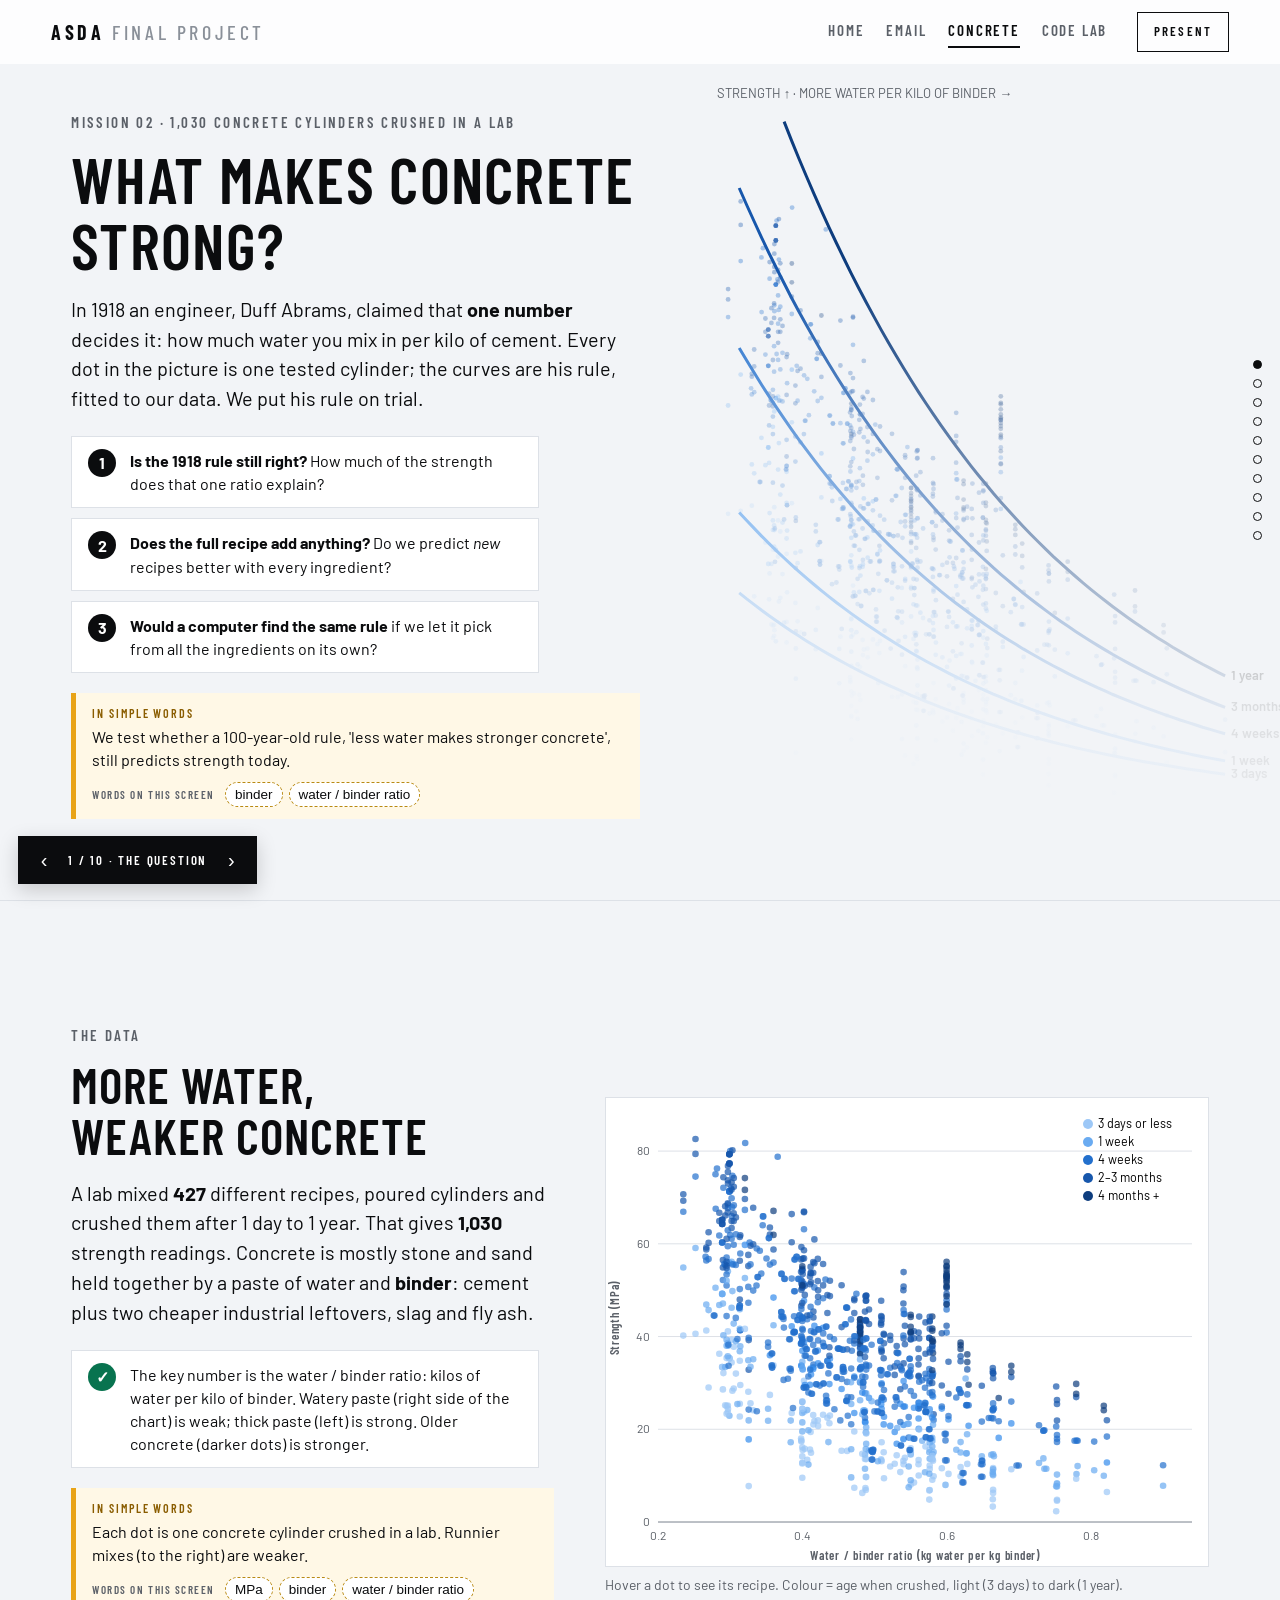
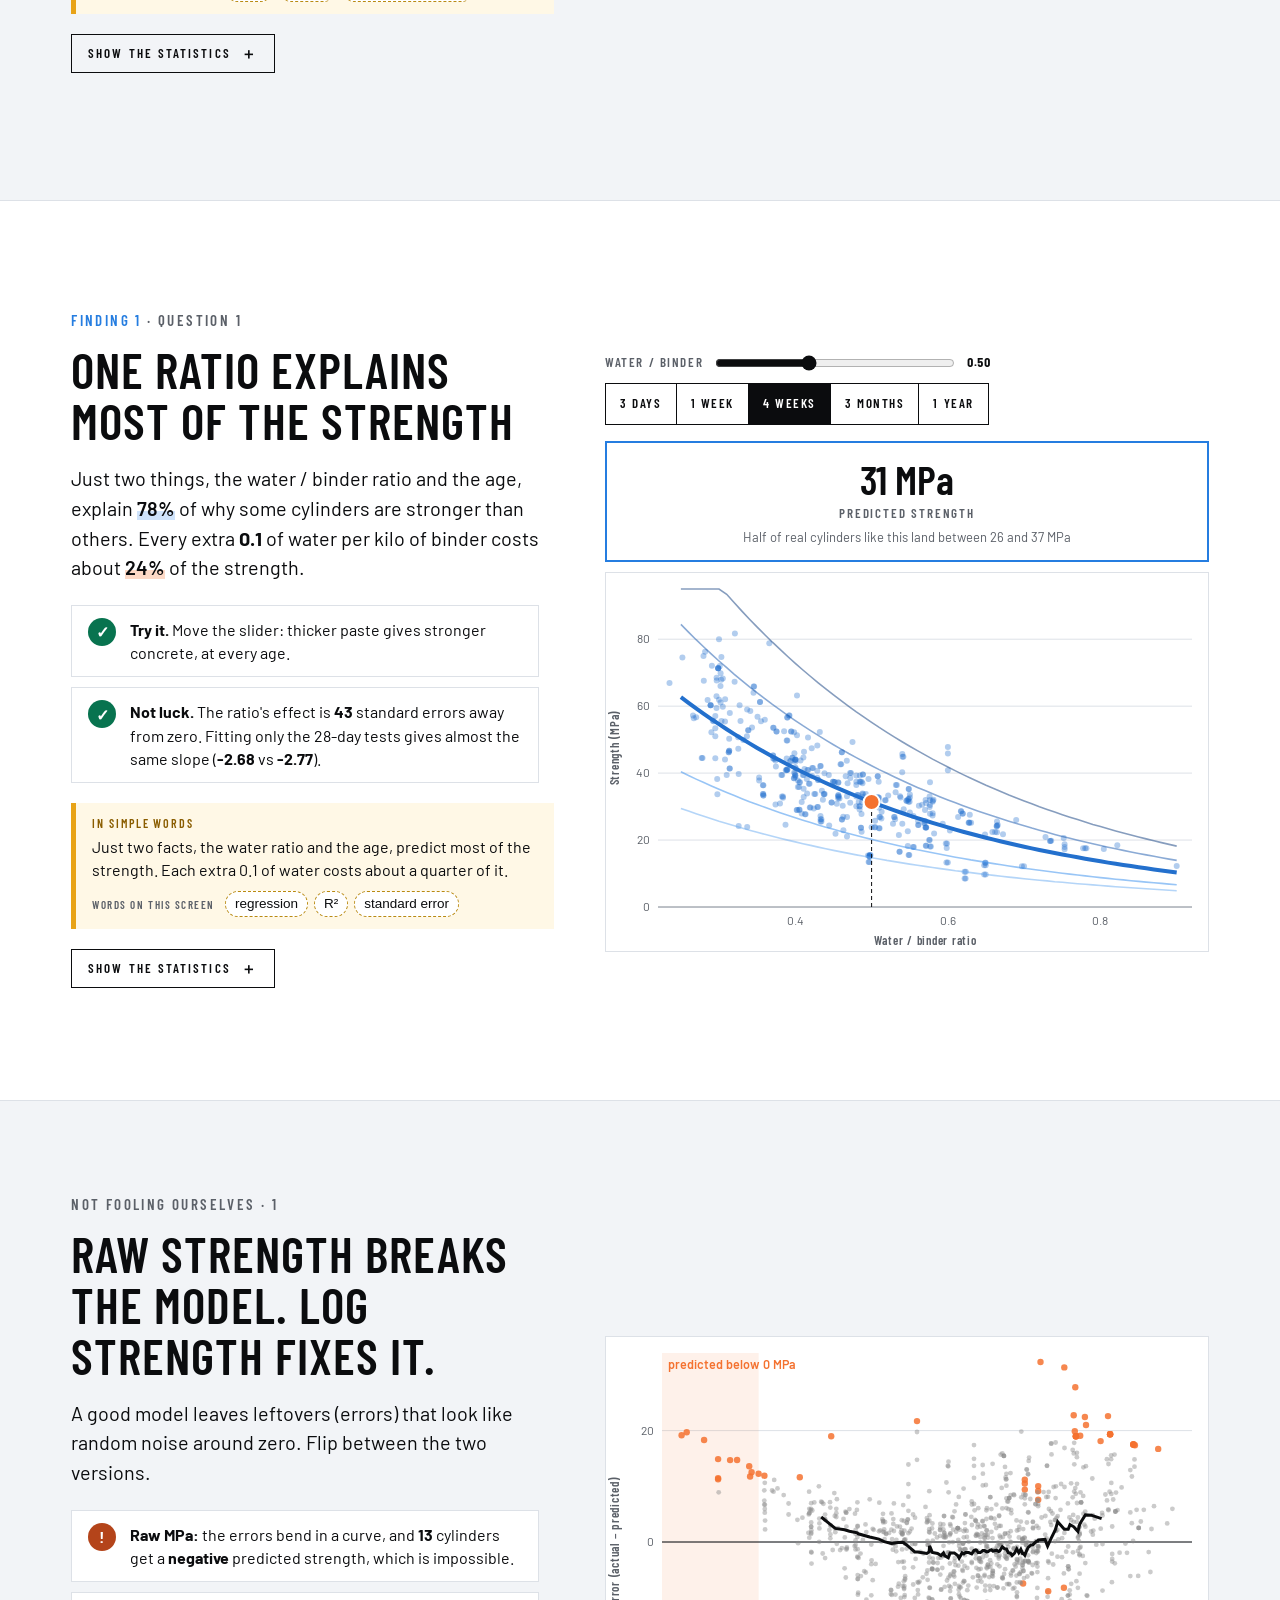
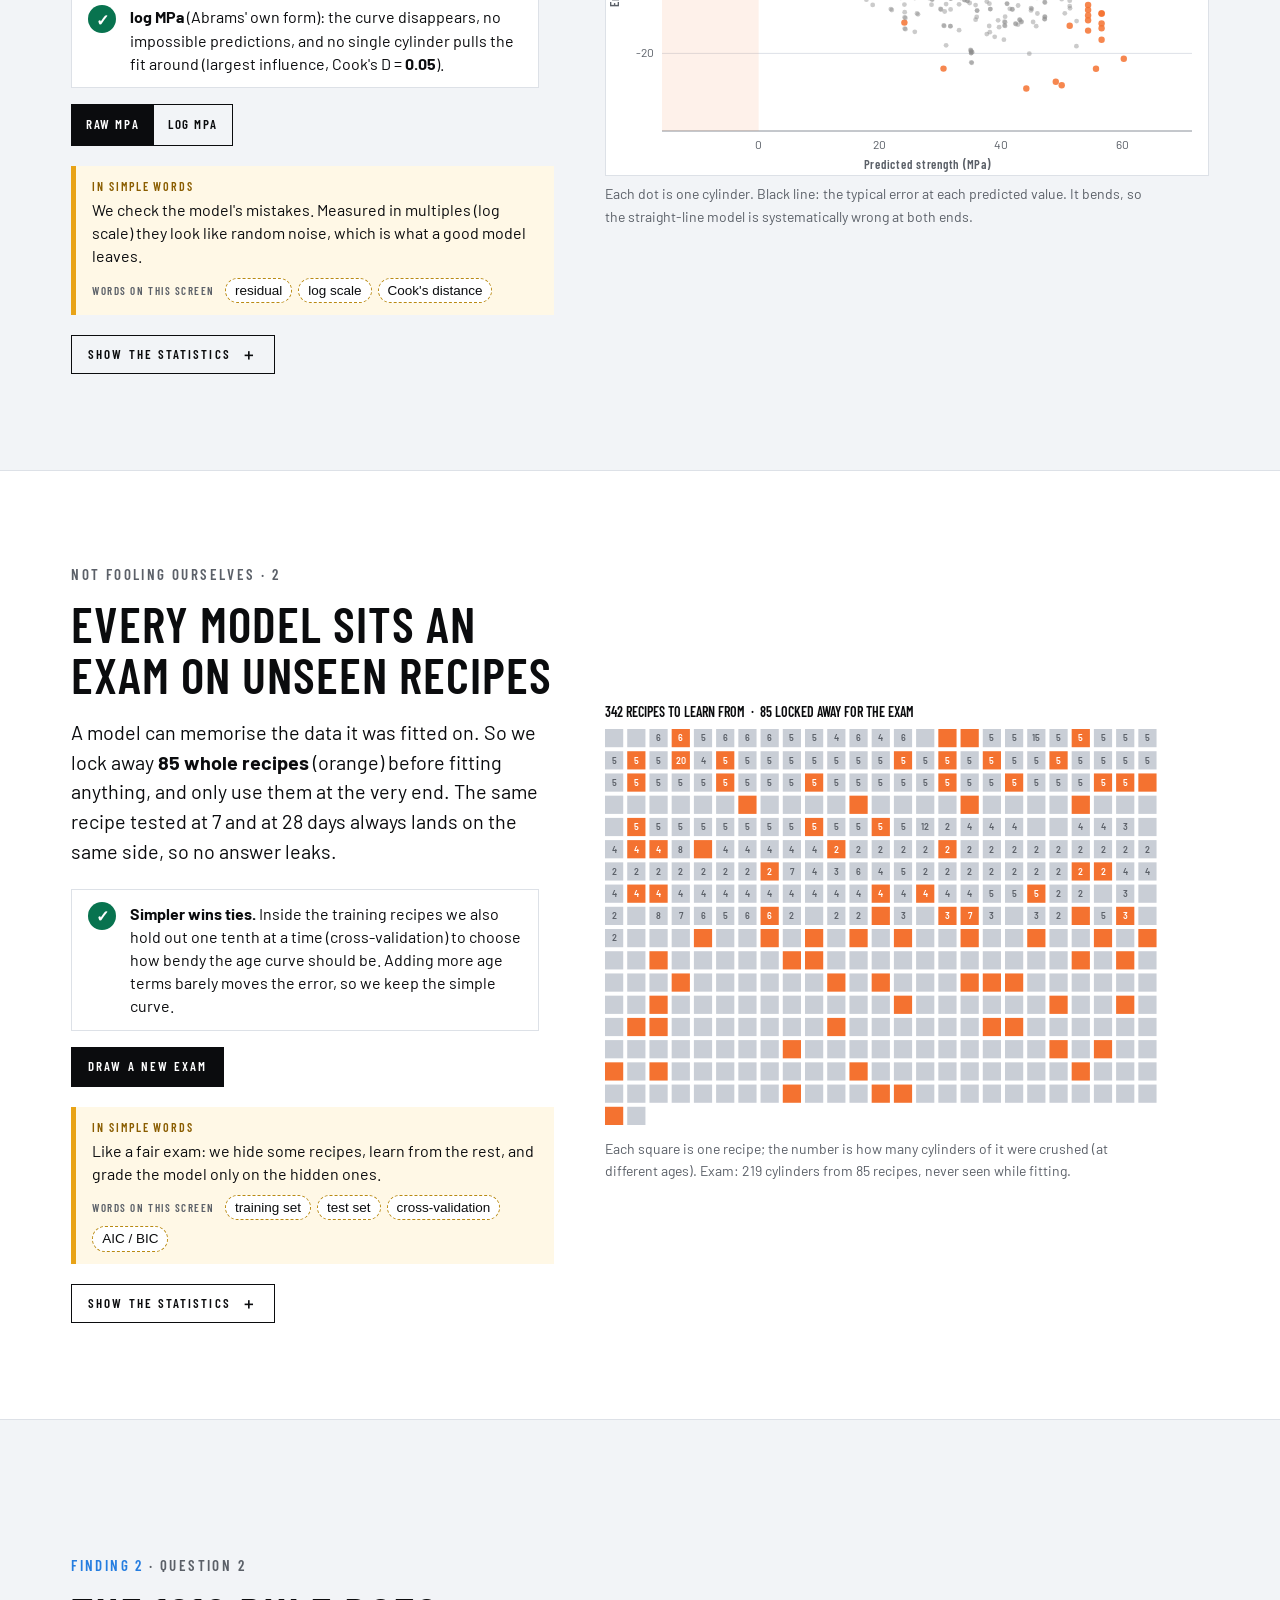
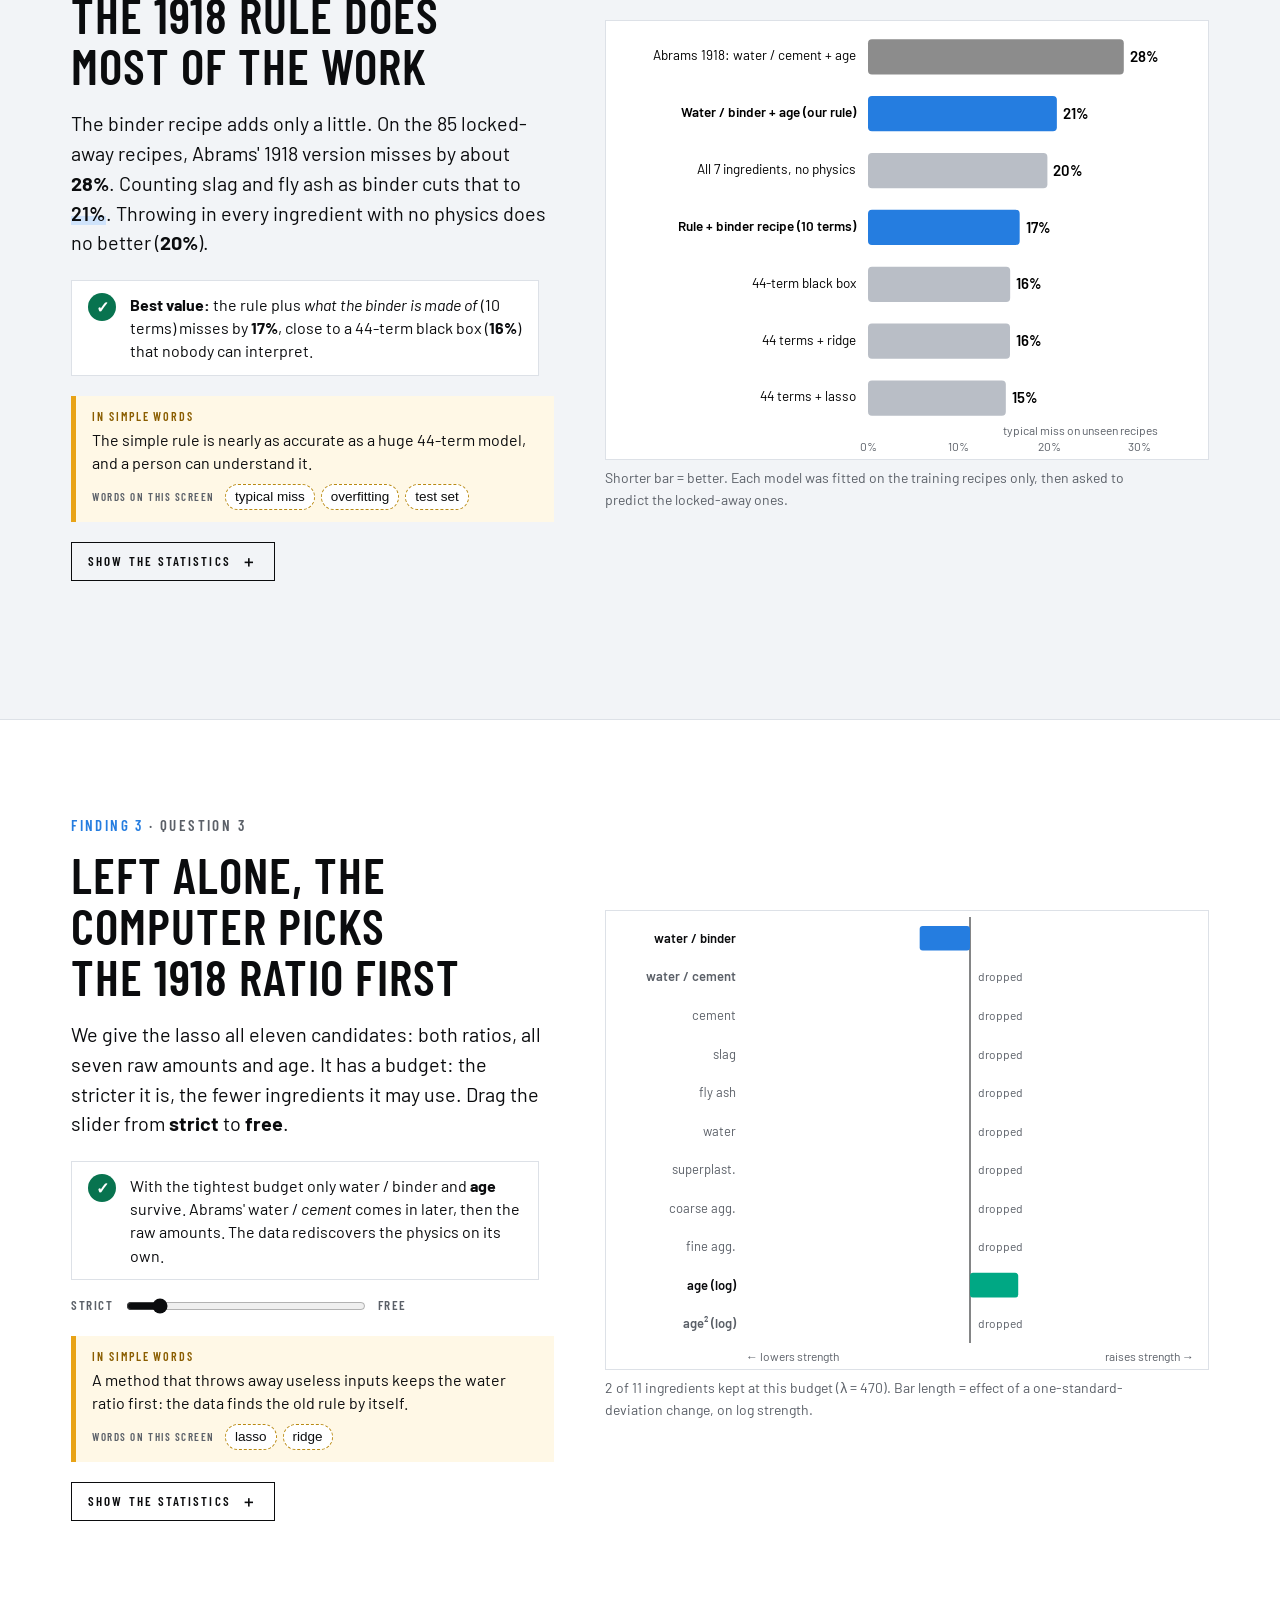
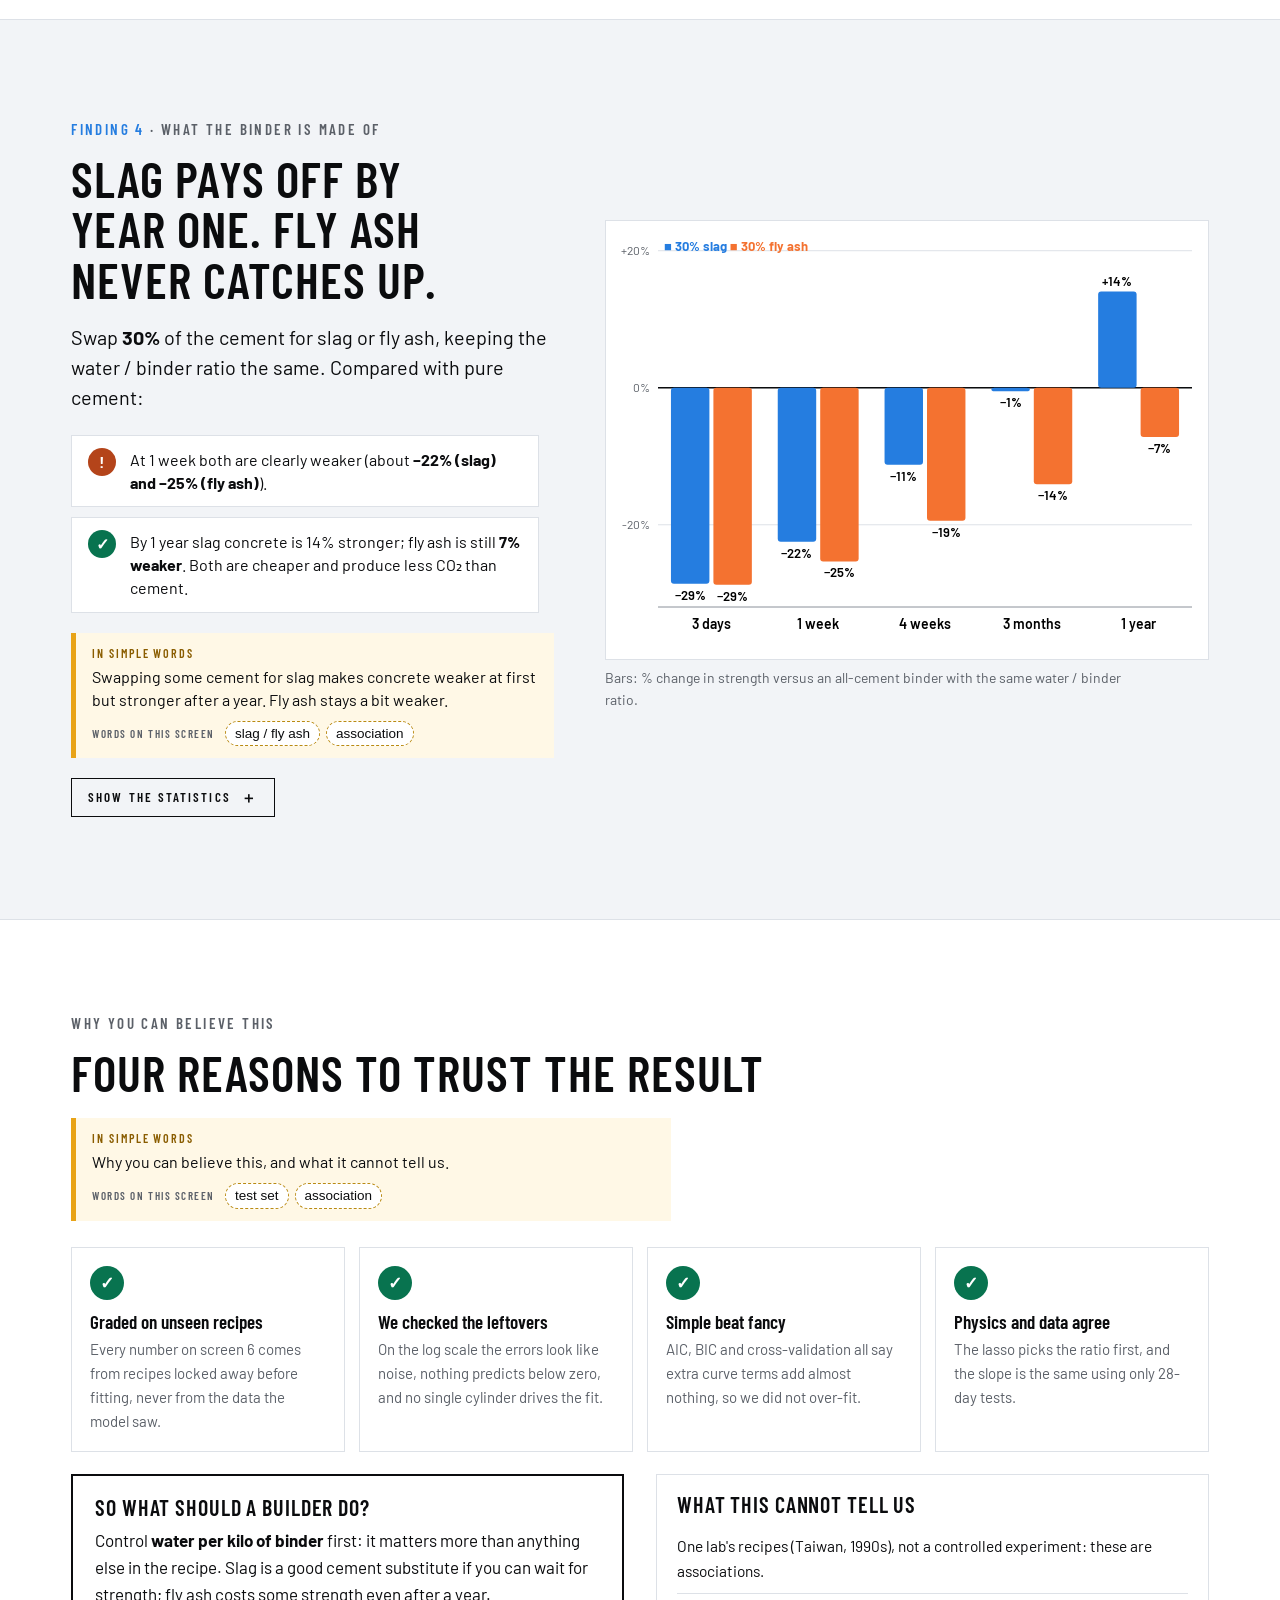
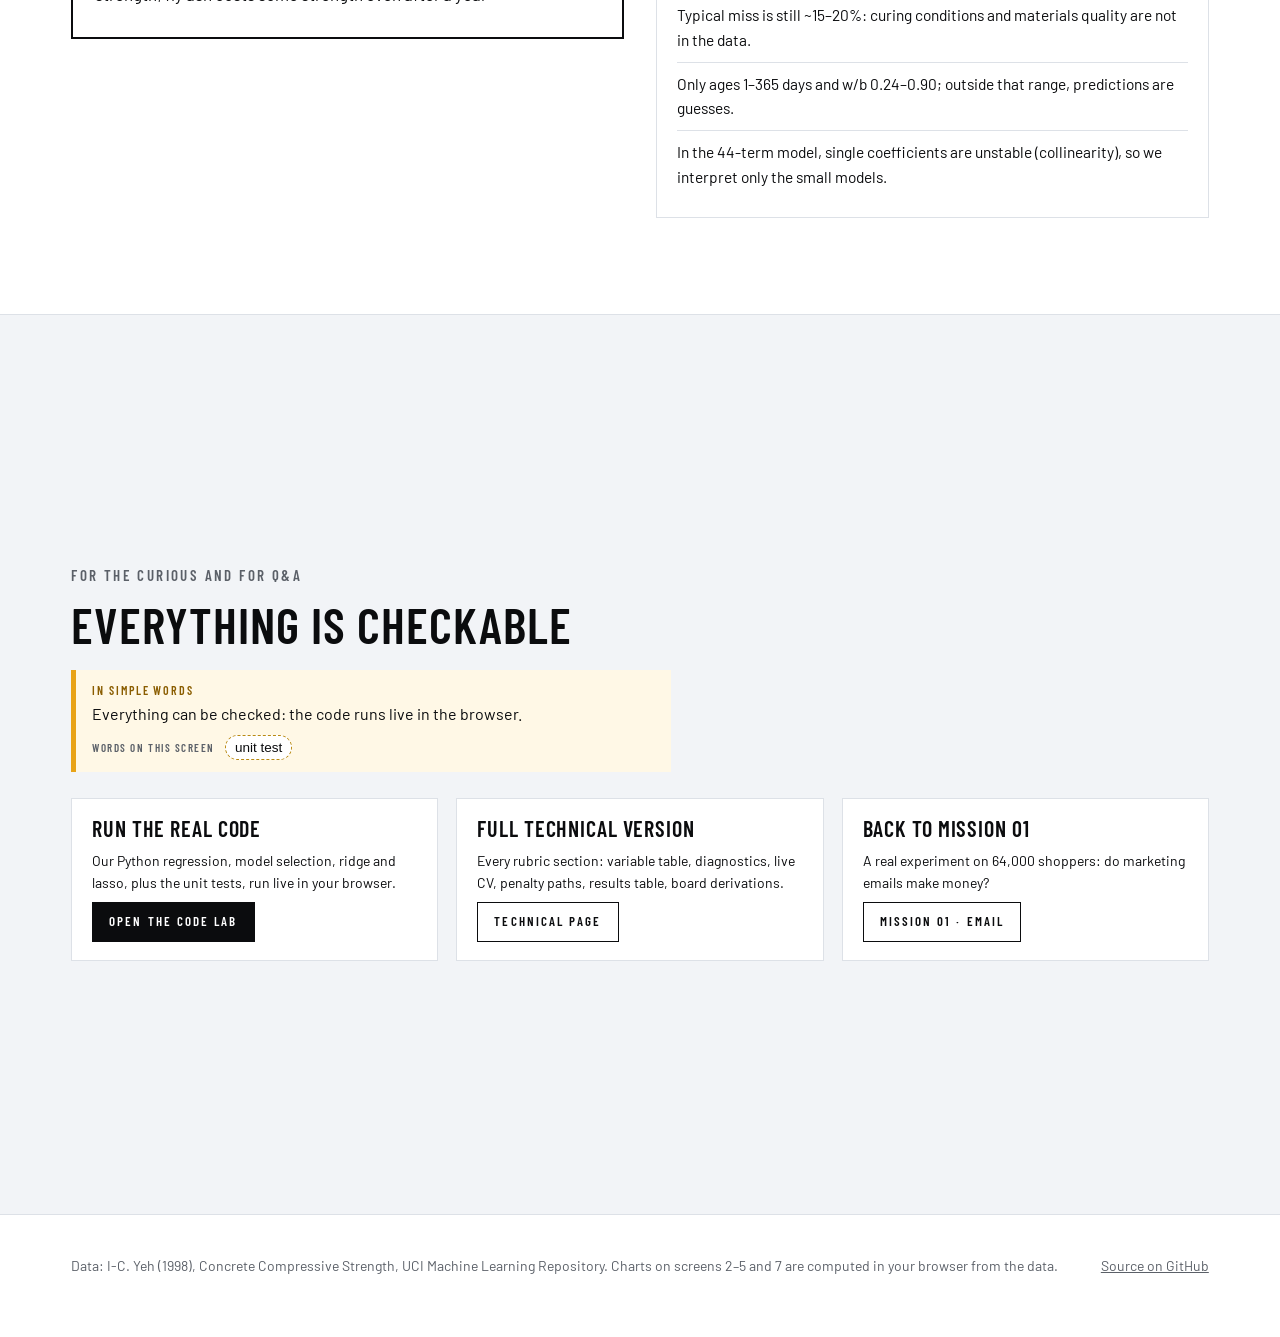
==== commit b94ce2a5: "Presentation-day mode: simple-words box, term chips, speaker and talk timer on every screen, Start p" ====
--- a/concrete.html
+++ b/concrete.html
@@ -7,7 +7,7 @@
 <link rel="icon" href="data:image/svg+xml,%3Csvg xmlns='http://www.w3.org/2000/svg' viewBox='0 0 32 32'%3E%3Crect width='32' height='32' fill='%230b0c0e'/%3E%3Ccircle cx='10' cy='16' r='3' fill='%238c8c8c'/%3E%3Ccircle cx='16' cy='16' r='3' fill='%23257de0'/%3E%3Ccircle cx='22' cy='16' r='3' fill='%23f47230'/%3E%3C/svg%3E">
 <link rel="preconnect" href="https://fonts.googleapis.com"><link rel="preconnect" href="https://fonts.gstatic.com" crossorigin>
 <link href="https://fonts.googleapis.com/css2?family=Barlow:wght@400;500;600&family=Barlow+Condensed:wght@500;600;700&display=swap" rel="stylesheet">
-<link rel="stylesheet" href="assets/css/site.css?v=21">
+<link rel="stylesheet" href="assets/css/site.css?v=22">
 </head>
 <body>
 <nav class="nav" aria-label="Main">
@@ -221,8 +221,9 @@
 <nav class="slidenav" aria-label="Slides"><button type="button" id="prevS" aria-label="Previous">‹</button><span id="slideLab">1 / 10</span><button type="button" id="nextS" aria-label="Next">›</button></nav>
 
 <footer class="site"><div class="wrap"><span>Data: I-C. Yeh (1998), Concrete Compressive Strength, UCI Machine Learning Repository. Charts on screens 2–5 and 7 are computed in your browser from the data.</span><a href="https://github.com/sahiljangra12/asda-final-project">Source on GitHub</a></div></footer>
-<script src="assets/js/core.js?v=21"></script>
+<script src="assets/js/core.js?v=22"></script>
 <script src="assets/js/concrete-story.js?v=21"></script>
+<script src="assets/js/talk.js?v=22"></script>
 <script defer src="https://sahiljangra12.github.io/ask/ask.js" data-site="ASDA Final Project" data-claude="on"></script>
 </body>
 </html>
--- a/assets/css/site.css
+++ b/assets/css/site.css
@@ -252,3 +252,38 @@
 @media (min-width: 901px) { #s1 .wrap > * { max-width: 50% } #s1 h1 { font-size: clamp(44px, 5vw, 76px) } }
 @media (max-width: 600px) { .eq { flex-wrap: wrap } .eq .tile { flex: 1 1 100% } }
 @media (max-width: 900px) { #s1 #heroDots { display: none } .wide-only { display: none } }
+
+/* ---------- presentation-day layer (talk.js) ---------- */
+.spk { display: inline-block; background: var(--ink); color: #fff; font: 600 12px/1 var(--head); letter-spacing: .12em; padding: 6px 9px; margin-right: 12px; vertical-align: 1px }
+.simple { margin-top: 20px; max-width: 60ch; background: #fff8e6; border-left: 5px solid #e8a317; padding: 14px 16px 12px }
+.simple p { margin: 0; font-size: clamp(16px, 1.25vw, 19px); line-height: 1.45 }
+.simple p b { display: block; font: 600 12px/1 var(--head); letter-spacing: .16em; text-transform: uppercase; color: #8a5d00; margin-bottom: 6px }
+.gws { display: flex; flex-wrap: wrap; align-items: center; gap: 6px; margin-top: 10px }
+.gws span { font: 600 11px/1 var(--head); letter-spacing: .14em; text-transform: uppercase; color: var(--ink2); margin-right: 4px }
+.gw { font: 500 13.5px/1 var(--body, Barlow), sans-serif; border: 1px dashed #b98a12; background: #fff; color: var(--ink); padding: 5px 9px; cursor: help; border-radius: 99px }
+.gw:hover, .gw.open { background: #e8a317; color: #fff; border-style: solid }
+.gdef { position: fixed; z-index: 90; max-width: 320px; background: var(--ink); color: #fff; padding: 12px 14px; font-size: 14.5px; line-height: 1.45; opacity: 0; pointer-events: none; transition: opacity .15s }
+.gdef.show { opacity: 1 }
+.gdef b { display: block; font: 600 12px/1 var(--head); letter-spacing: .14em; text-transform: uppercase; color: #ffd27a; margin-bottom: 6px }
+.hud { position: fixed; top: 14px; right: 18px; z-index: 70; display: none; align-items: center; gap: 12px; background: #fff; border: 1px solid var(--line); padding: 8px 10px 8px 14px; font: 600 14px/1 var(--head); letter-spacing: .08em; box-shadow: 0 4px 18px rgba(0,0,0,.08) }
+.hud.show { display: flex }
+.hud .clock { font-variant-numeric: tabular-nums; padding: 4px 8px; background: var(--steel) }
+.hud[data-state="qa"] .clock { background: #ffe4a3 } .hud[data-state="over"] .clock { background: #b4441a; color: #fff }
+.hud .reset { border: 0; background: none; cursor: pointer; font-size: 16px; color: var(--ink2) }
+html.present .nav { display: none }
+html.present .chapter, html.present .hero { padding-top: clamp(30px, 6vh, 70px) }
+.startov { position: fixed; inset: 0; z-index: 100; background: rgba(255,255,255,.97); display: grid; place-items: center; text-align: center; padding: 24px }
+.startov .say { max-width: none }
+@media print { .simple { break-inside: avoid } }
+html.present .slidenav { display: none }
+html.present .claim { font-size: clamp(30px, 3.3vw, 46px) }
+html.present .say { font-size: clamp(16px, 1.3vw, 19px); margin-top: 12px }
+html.present .simple { margin-top: 14px; padding: 10px 14px 9px }
+html.present .simple p { font-size: clamp(15px, 1.15vw, 17px) }
+html.present .proofs .proof { padding-top: 8px; padding-bottom: 8px }
+html.present .hero .wrap { padding-bottom: clamp(24px, 5vh, 60px) }
+html.present .hero h1 { font-size: clamp(40px, 5vw, 74px) }
+html.present .proofs { margin-top: 12px }
+#runshow th, #runshow td { text-align: left; white-space: normal; vertical-align: top }
+#runshow td:nth-child(4) { white-space: nowrap }
+#runshow td:last-child { min-width: 34ch; color: var(--ink2) }
